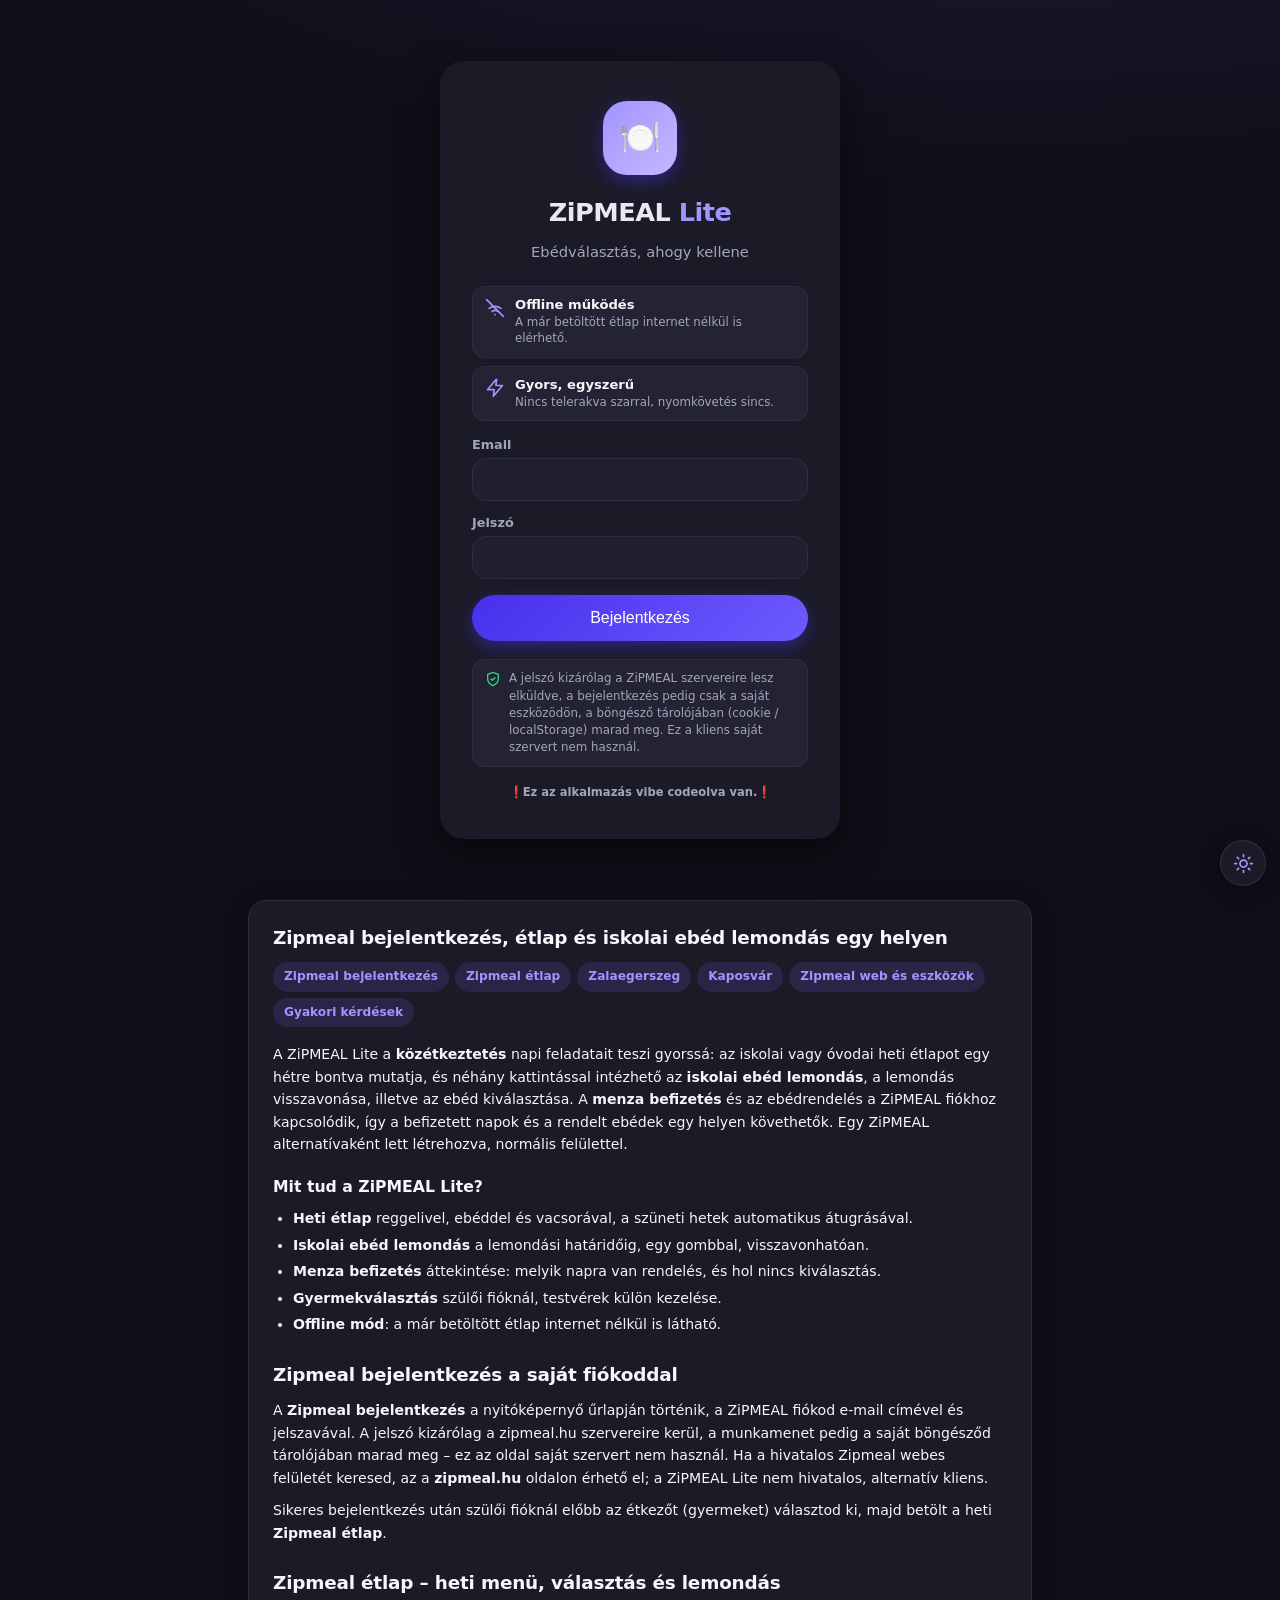
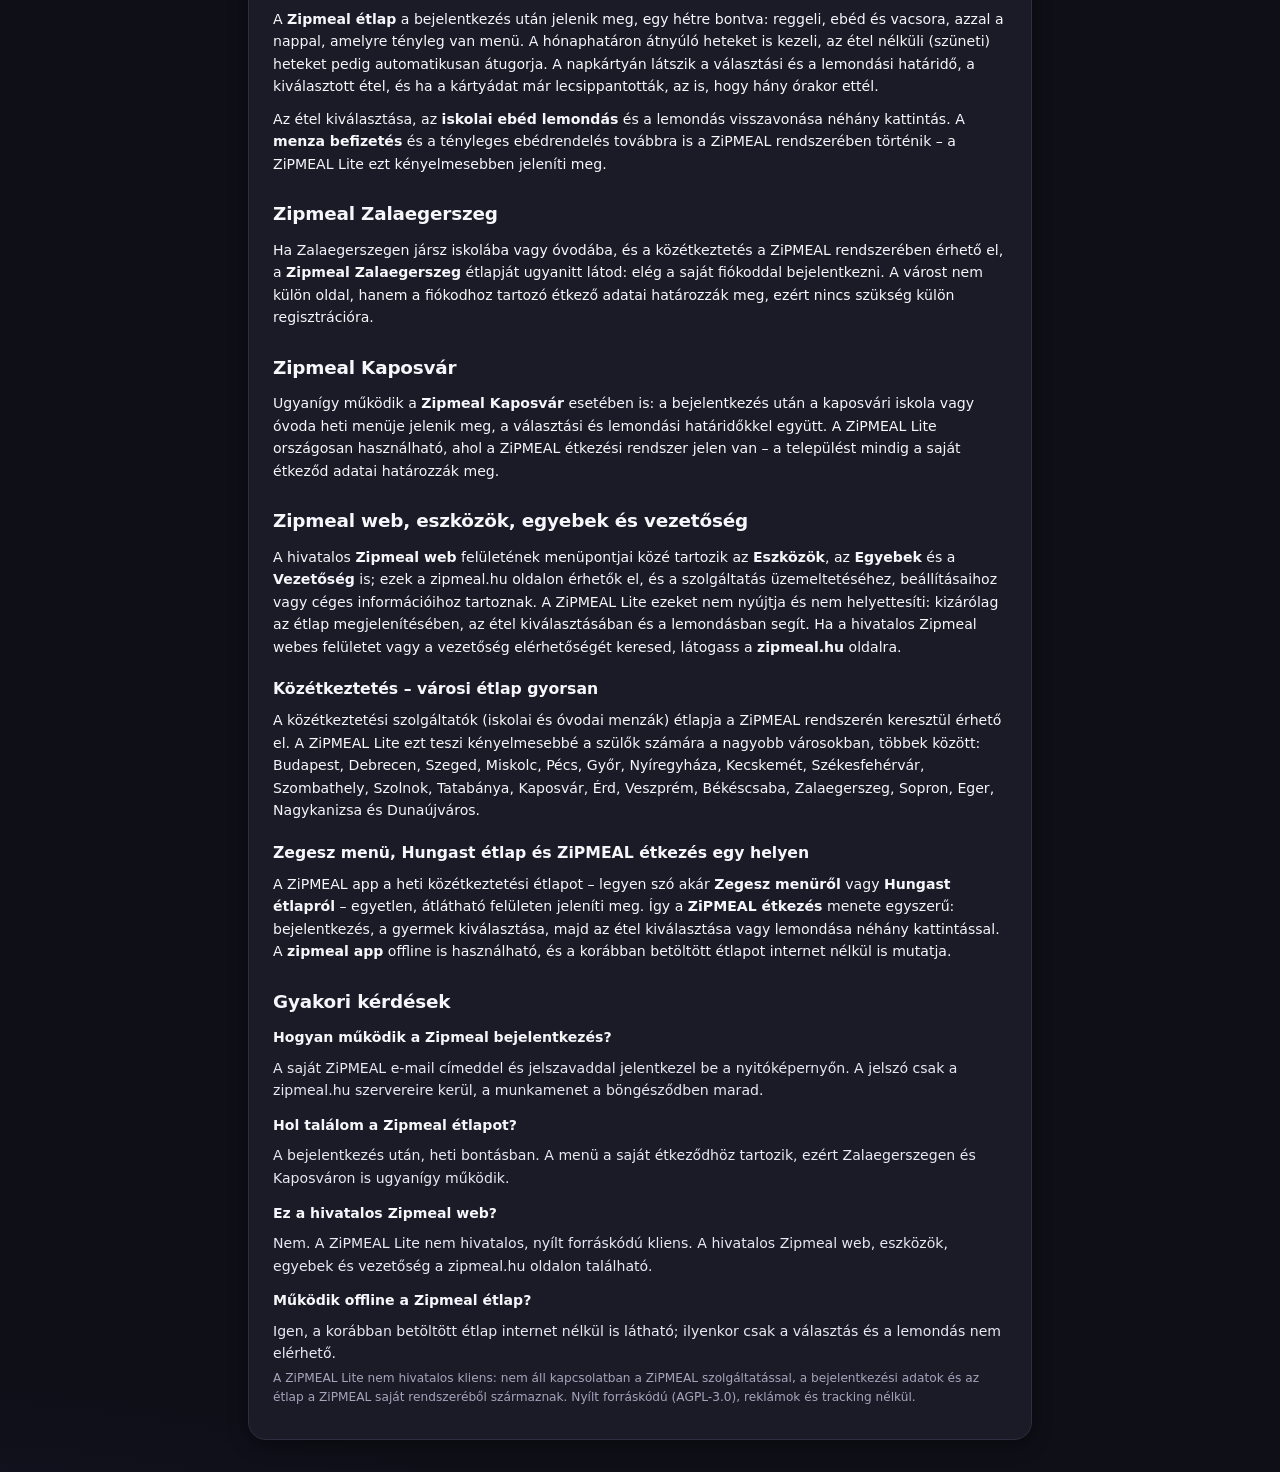
==== index.html @ 35b5c2e0 "SEO: Zipmeal bejelentkezés, étlap, Zalaegerszeg és Kaposvár kulcsszavak + GYIK" ====
<!DOCTYPE html>
<html lang="hu" data-theme="dark">
<head>
<meta charset="UTF-8">
<meta name="viewport" content="width=device-width, initial-scale=1, viewport-fit=cover">
<meta name="theme-color" content="#0f0f18">
<script>
  /* Téma a CSS betöltése előtt: a sötét az alapértelmezett, a mentett
     világos beállítást még a stíluslap előtt alkalmazzuk (nincs villanás). */
  (function () {
    var light = false;
    try { light = localStorage.getItem('zm_theme') === 'light'; } catch (_) {}
    if (light) {
      document.documentElement.setAttribute('data-theme', 'light');
      var meta = document.querySelector('meta[name="theme-color"]');
      if (meta) meta.setAttribute('content', '#f2f3fa');
    }
  })();
</script>
<meta name="description" content="Nem hivatalos ZiPMEAL kliens: Zipmeal bejelentkezés, heti Zipmeal étlap, iskolai ebéd lemondás és menza befizetés. Gyors, offline is működő PWA Zalaegerszegen, Kaposváron és országosan.">
<meta name="keywords" content="zipmeal, zipmeal bejelentkezés, zipmeal étlap, zipmeal hu, zipmeal zalaegerszeg, zipmeal kaposvár, zipmeal web, zipmeal eszközök, zipmeal egyebek, zipmeal vezetőség, ZiPMEAL, ZiPMEAL lite, ziplite, zipmeal app, zipmeal étkezés, Zegesz menü, zegesz menu, Hungast étlap, hungast etlap, ebédválasztó, ebéd rendelés, menü, iskolai ebéd, iskolai ebéd lemondás, iskolai ebéd rendelés, menza befizetés, menza rendelés, iskolai menza, közétkeztetés, közétkeztetés étlap, óvodai étkezés, iskolai étkezés, étlap, ebéd lemondás, ebédbefizetés, ebéd választás, Budapest, Debrecen, Szeged, Miskolc, Pécs, Győr, Nyíregyháza, Kecskemét, Székesfehérvár, Szombathely, Szolnok, Tatabánya, Kaposvár, Érd, Veszprém, Békéscsaba, Zalaegerszeg, Sopron, Eger, Nagykanizsa, Dunaújváros, Hódmezővásárhely, Salgótarján, Cegléd, Baja, Esztergom">
<link rel="canonical" href="https://ziplite.kecske.win/">
<meta property="og:title" content="ZiPMEAL Lite – Zipmeal bejelentkezés, étlap és ebéd lemondás">
<meta property="og:description" content="Nem hivatalos, offline is használható ZiPMEAL kliens: Zipmeal bejelentkezés, heti étlap, iskolai ebéd lemondás és menza befizetés egy helyen.">
<meta property="og:url" content="https://ziplite.kecske.win/">
<meta property="og:type" content="website">
<meta property="og:site_name" content="ZiPMEAL Lite">
<meta property="og:locale" content="hu_HU">
<meta property="og:image" content="https://ziplite.kecske.win/icon.svg">
<meta name="twitter:card" content="summary">
<meta name="twitter:title" content="ZiPMEAL Lite – Zipmeal bejelentkezés és étlap">
<meta name="twitter:description" content="Nem hivatalos, offline is használható ZiPMEAL kliens: Zipmeal bejelentkezés, heti étlap, ebéd lemondás és menza befizetés egy helyen.">
<meta name="twitter:image" content="https://ziplite.kecske.win/icon.svg">
<script type="application/ld+json">
{
  "@context": "https://schema.org",
  "@type": "WebApplication",
  "name": "ZiPMEAL Lite",
  "url": "https://ziplite.kecske.win/",
  "applicationCategory": "UtilityApplication",
  "operatingSystem": "Any",
  "inLanguage": "hu",
  "description": "Nem hivatalos, gyors, offline is használható ZiPMEAL kliens: Zipmeal bejelentkezés, heti Zipmeal étlap, iskolai ebéd lemondás és menza befizetés egy helyen, reklámok és tracking nélkül.",
  "keywords": "Zipmeal bejelentkezés, Zipmeal étlap, Zipmeal web, Zipmeal eszközök, Zipmeal egyebek, Zipmeal Zalaegerszeg, Zipmeal Kaposvár, iskolai ebéd lemondás, menza befizetés, közétkeztetés, ebédválasztó, iskolai étkezés, zipmeal app, Zegesz menü, Hungast étlap",
  "offers": { "@type": "Offer", "price": "0", "priceCurrency": "HUF" }
}
</script>
<script type="application/ld+json">
{
  "@context": "https://schema.org",
  "@type": "FAQPage",
  "inLanguage": "hu",
  "mainEntity": [
    {
      "@type": "Question",
      "name": "Hogyan lehet iskolai ebédet lemondani a ZiPMEAL Lite-tal?",
      "acceptedAnswer": {
        "@type": "Answer",
        "text": "A bejelentkezés és a gyermek (étkező) kiválasztása után a heti étlapon a napkártyán a Lemondás gombra kattintva mondhatod le az ebédet. A lemondás a lemondási határidőig visszavonható."
      }
    },
    {
      "@type": "Question",
      "name": "Hol lehet menza befizetést és ebédrendelést kezelni?",
      "acceptedAnswer": {
        "@type": "Answer",
        "text": "A ZiPMEAL Lite a ZiPMEAL fiókodhoz kapcsolódva mutatja a heti étlapot, az ebédrendeléseket és a befizetéshez tartozó választásokat. A közétkeztetési szerződés és a tényleges befizetés továbbra is a ZiPMEAL rendszerében történik."
      }
    },
    {
      "@type": "Question",
      "name": "Működik offline az iskolai étlap?",
      "acceptedAnswer": {
        "@type": "Answer",
        "text": "Igen. A korábban betöltött étlap internet nélkül is megjelenik; ilyenkor csak a választás és a lemondás nem elérhető."
      }
    },
    {
      "@type": "Question",
      "name": "Hol látható a Zegesz menü vagy a Hungast étlap?",
      "acceptedAnswer": {
        "@type": "Answer",
        "text": "A ZiPMEAL app a közétkeztetési szolgáltatók heti étlapját – például a Zegesz menüt vagy a Hungast étlapot – a ZiPMEAL étkezési felületén keresztül, egy helyen jeleníti meg. A bejelentkezés után a heti étlapon napokra bontva látható a választható menü."
      }
    },
    {
      "@type": "Question",
      "name": "Hogyan működik a Zipmeal bejelentkezés a ZiPMEAL Lite-ban?",
      "acceptedAnswer": {
        "@type": "Answer",
        "text": "A Zipmeal bejelentkezés a saját ZiPMEAL e-mail címeddel és jelszavaddal történik a nyitóképernyő űrlapján. A jelszó kizárólag a zipmeal.hu szervereire kerül, a munkamenet pedig a böngésző tárolójában marad. Ez a kliens nem hivatalos, saját szervert nem használ."
      }
    },
    {
      "@type": "Question",
      "name": "Hol találom a Zipmeal étlapot?",
      "acceptedAnswer": {
        "@type": "Answer",
        "text": "A Zipmeal étlap a bejelentkezés után jelenik meg: a ZiPMEAL Lite a havi menüt hét napjaira bontva mutatja, reggelivel, ebéddel és vacsorával. A hónaphatáron átnyúló heteket is kezeli, a szüneti heteket pedig automatikusan átugorja."
      }
    },
    {
      "@type": "Question",
      "name": "Elérhető a ZiPMEAL Lite Zalaegerszegen és Kaposváron?",
      "acceptedAnswer": {
        "@type": "Answer",
        "text": "Igen. Mivel a ZiPMEAL Lite a ZiPMEAL fiókhoz kapcsolódik, ott használható, ahol az iskolai vagy óvodai közétkeztetés a ZiPMEAL rendszerében elérhető – így Zalaegerszegen és Kaposváron is. A település nevét a bejelentkezés után a saját étkeződ adatai határozzák meg."
      }
    },
    {
      "@type": "Question",
      "name": "Mi a Zipmeal web, eszközök, egyebek és vezetőség?",
      "acceptedAnswer": {
        "@type": "Answer",
        "text": "Ezek a hivatalos zipmeal.hu webes felületének menüpontjai és keresési találatai. A ZiPMEAL Lite nem hivatalos kliens: nem nyújt vezetőségi vagy céges információt, és nem helyettesíti a hivatalos Zipmeal weboldalt. Kizárólag az étlap megjelenítésében, az étel kiválasztásában és a lemondásban segít."
      }
    }
  ]
}
</script>
<meta name="mobile-web-app-capable" content="yes">
<meta name="apple-mobile-web-app-capable" content="yes">
<meta name="apple-mobile-web-app-title" content="ZiPMEAL Lite">
<title>ZiPMEAL Lite – Zipmeal bejelentkezés, étlap, ebéd lemondás</title>
<link rel="manifest" href="manifest.json">
<link rel="license" href="LICENSE">
<link rel="stylesheet" href="styles.css">
<!-- Az ikon helyi (relatív) fájl: a régi raw.githubusercontent.com-os hivatkozás
     text/plain MIME-t és hibás type="image/x-icon"-t adott, ezért a böngészők
     eldobták. Így offline is működik, és a service worker is cache-eli. -->
<link rel="icon" href="icon.svg" type="image/svg+xml">
<link rel="apple-touch-icon" href="icon.svg">
</head>
<body>
  <!-- LOGIN -->
  <div id="login-view" class="view login-view">
    <form id="login-form" class="login-card">
      <div class="login-logo">🍽️</div>
      <h1>ZiPMEAL <span>Lite</span></h1>
      <p class="subtitle">Ebédválasztás, ahogy kellene</p>
      <ul class="login-features">
        <li>
          <svg class="feature-icon" viewBox="0 0 24 24" aria-hidden="true">
            <path d="M5 12.55a11 11 0 0 1 14.08 0"/>
            <path d="M8.53 16.11a6 6 0 0 1 6.95 0"/>
            <path d="M12 20h.01"/>
            <path d="M2 2l20 20"/>
          </svg>
          <span>
            <b>Offline működés</b>
            <small>A már betöltött étlap internet nélkül is elérhető.</small>
          </span>
        </li>
        <li>
          <svg class="feature-icon" viewBox="0 0 24 24" aria-hidden="true">
            <path d="M13 2L3 14h8l-1 8 11-13h-8l1-7z"/>
          </svg>
          <span>
            <b>Gyors, egyszerű</b>
            <small>Nincs telerakva szarral, nyomkövetés sincs.</small>
          </span>
        </li>
      </ul>
      <div class="login-fields">
        <label>Email
          <input type="email" id="login-email" autocomplete="email" required>
        </label>
        <label>Jelszó
          <input type="password" id="login-password" autocomplete="current-password" required>
        </label>
      </div>
      <button type="submit" class="btn primary lg">Bejelentkezés</button>
      <p id="login-error" class="error" hidden></p>
      <p class="login-disclaimer">
        <svg class="disclaimer-icon" viewBox="0 0 24 24" aria-hidden="true">
          <path d="M12 22s8-4 8-10V5l-8-3-8 3v7c0 6 8 10 8 10z"/>
          <path d="M9 12l2 2 4-4"/>
        </svg>
        <span>A jelszó kizárólag a ZiPMEAL szervereire lesz elküldve, a bejelentkezés
        pedig csak a saját eszközödön, a böngésző tárolójában (cookie / localStorage)
        marad meg. Ez a kliens saját szervert nem használ.</span>
      </p>
      <p class="login-vibecoded">❗Ez az alkalmazás vibe codeolva van.❗</p>
    </form>
  </div>

  <!-- SEO / bevezető tartalom – csak kijelentkezve látszik, bejelentkezés után
       a #main-view váltja. A keresőmotoroknak és az új látogatóknak szól. -->
  <div id="seo-block" class="view seo-block">
    <article class="seo-content">
      <h2>Zipmeal bejelentkezés, étlap és iskolai ebéd lemondás egy helyen</h2>
      <nav class="seo-links" aria-label="Gyorslinkek">
        <a href="#zipmeal-bejelentkezes">Zipmeal bejelentkezés</a>
        <a href="#zipmeal-etlap">Zipmeal étlap</a>
        <a href="#zipmeal-zalaegerszeg">Zalaegerszeg</a>
        <a href="#zipmeal-kaposvar">Kaposvár</a>
        <a href="#zipmeal-web">Zipmeal web és eszközök</a>
        <a href="#zipmeal-gyik">Gyakori kérdések</a>
      </nav>
      <p>A ZiPMEAL Lite a <b>közétkeztetés</b> napi feladatait teszi gyorssá: az
      iskolai vagy óvodai heti étlapot egy hétre bontva mutatja, és néhány
      kattintással intézhető az <b>iskolai ebéd lemondás</b>, a lemondás
      visszavonása, illetve az ebéd kiválasztása. A <b>menza befizetés</b> és az
      ebédrendelés a ZiPMEAL fiókhoz kapcsolódik, így a befizetett napok és a
      rendelt ebédek egy helyen követhetők. Egy ZiPMEAL alternatívaként lett létrehozva, normális felülettel.</p>
      <h3>Mit tud a ZiPMEAL Lite?</h3>
      <ul class="seo-list">
        <li><b>Heti étlap</b> reggelivel, ebéddel és vacsorával, a szüneti hetek automatikus átugrásával.</li>
        <li><b>Iskolai ebéd lemondás</b> a lemondási határidőig, egy gombbal, visszavonhatóan.</li>
        <li><b>Menza befizetés</b> áttekintése: melyik napra van rendelés, és hol nincs kiválasztás.</li>
        <li><b>Gyermekválasztás</b> szülői fióknál, testvérek külön kezelése.</li>
        <li><b>Offline mód</b>: a már betöltött étlap internet nélkül is látható.</li>
      </ul>

      <h2 id="zipmeal-bejelentkezes">Zipmeal bejelentkezés a saját fiókoddal</h2>
      <p>A <b>Zipmeal bejelentkezés</b> a nyitóképernyő űrlapján történik, a ZiPMEAL
      fiókod e-mail címével és jelszavával. A jelszó kizárólag a zipmeal.hu szervereire
      kerül, a munkamenet pedig a saját böngésződ tárolójában marad meg – ez az oldal
      saját szervert nem használ. Ha a hivatalos Zipmeal webes felületét keresed, az a
      <b>zipmeal.hu</b> oldalon érhető el; a ZiPMEAL Lite nem hivatalos, alternatív kliens.</p>
      <p>Sikeres bejelentkezés után szülői fióknál előbb az étkezőt (gyermeket) választod
      ki, majd betölt a heti <b>Zipmeal étlap</b>.</p>

      <h2 id="zipmeal-etlap">Zipmeal étlap – heti menü, választás és lemondás</h2>
      <p>A <b>Zipmeal étlap</b> a bejelentkezés után jelenik meg, egy hétre bontva:
      reggeli, ebéd és vacsora, azzal a nappal, amelyre tényleg van menü. A hónaphatáron
      átnyúló heteket is kezeli, az étel nélküli (szüneti) heteket pedig automatikusan
      átugorja. A napkártyán látszik a választási és a lemondási határidő, a kiválasztott
      étel, és ha a kártyádat már lecsippantották, az is, hogy hány órakor ettél.</p>
      <p>Az étel kiválasztása, az <b>iskolai ebéd lemondás</b> és a lemondás visszavonása
      néhány kattintás. A <b>menza befizetés</b> és a tényleges ebédrendelés továbbra is a
      ZiPMEAL rendszerében történik – a ZiPMEAL Lite ezt kényelmesebben jeleníti meg.</p>

      <h2 id="zipmeal-zalaegerszeg">Zipmeal Zalaegerszeg</h2>
      <p>Ha Zalaegerszegen jársz iskolába vagy óvodába, és a közétkeztetés a ZiPMEAL
      rendszerében érhető el, a <b>Zipmeal Zalaegerszeg</b> étlapját ugyanitt látod: elég a
      saját fiókoddal bejelentkezni. A várost nem külön oldal, hanem a fiókodhoz tartozó
      étkező adatai határozzák meg, ezért nincs szükség külön regisztrációra.</p>

      <h2 id="zipmeal-kaposvar">Zipmeal Kaposvár</h2>
      <p>Ugyanígy működik a <b>Zipmeal Kaposvár</b> esetében is: a bejelentkezés után a
      kaposvári iskola vagy óvoda heti menüje jelenik meg, a választási és lemondási
      határidőkkel együtt. A ZiPMEAL Lite országosan használható, ahol a ZiPMEAL étkezési
      rendszer jelen van – a települést mindig a saját étkeződ adatai határozzák meg.</p>

      <h2 id="zipmeal-web">Zipmeal web, eszközök, egyebek és vezetőség</h2>
      <p>A hivatalos <b>Zipmeal web</b> felületének menüpontjai közé tartozik az
      <b>Eszközök</b>, az <b>Egyebek</b> és a <b>Vezetőség</b> is; ezek a zipmeal.hu oldalon
      érhetők el, és a szolgáltatás üzemeltetéséhez, beállításaihoz vagy céges
      információihoz tartoznak. A ZiPMEAL Lite ezeket nem nyújtja és nem helyettesíti:
      kizárólag az étlap megjelenítésében, az étel kiválasztásában és a lemondásban segít.
      Ha a hivatalos Zipmeal webes felületet vagy a vezetőség elérhetőségét keresed,
      látogass a <b>zipmeal.hu</b> oldalra.</p>

      <h3>Közétkeztetés – városi étlap gyorsan</h3>
      <p>A közétkeztetési szolgáltatók (iskolai és óvodai menzák) étlapja a ZiPMEAL
      rendszerén keresztül érhető el. A ZiPMEAL Lite ezt teszi kényelmesebbé a
      szülők számára a nagyobb városokban, többek között: Budapest, Debrecen,
      Szeged, Miskolc, Pécs, Győr, Nyíregyháza, Kecskemét, Székesfehérvár,
      Szombathely, Szolnok, Tatabánya, Kaposvár, Érd, Veszprém, Békéscsaba,
      Zalaegerszeg, Sopron, Eger, Nagykanizsa és Dunaújváros.</p>
      <h3>Zegesz menü, Hungast étlap és ZiPMEAL étkezés egy helyen</h3>
      <p>A ZiPMEAL app a heti közétkeztetési étlapot – legyen szó akár
      <b>Zegesz menüről</b> vagy <b>Hungast étlapról</b> – egyetlen, átlátható
      felületen jeleníti meg. Így a <b>ZiPMEAL étkezés</b> menete egyszerű:
      bejelentkezés, a gyermek kiválasztása, majd az étel kiválasztása vagy
      lemondása néhány kattintással. A <b>zipmeal app</b> offline is használható,
      és a korábban betöltött étlapot internet nélkül is mutatja.</p>

      <h2 id="zipmeal-gyik">Gyakori kérdések</h2>
      <dl class="seo-faq">
        <dt>Hogyan működik a Zipmeal bejelentkezés?</dt>
        <dd>A saját ZiPMEAL e-mail címeddel és jelszavaddal jelentkezel be a
        nyitóképernyőn. A jelszó csak a zipmeal.hu szervereire kerül, a munkamenet
        a böngésződben marad.</dd>
        <dt>Hol találom a Zipmeal étlapot?</dt>
        <dd>A bejelentkezés után, heti bontásban. A menü a saját étkeződhöz tartozik,
        ezért Zalaegerszegen és Kaposváron is ugyanígy működik.</dd>
        <dt>Ez a hivatalos Zipmeal web?</dt>
        <dd>Nem. A ZiPMEAL Lite nem hivatalos, nyílt forráskódú kliens. A hivatalos
        Zipmeal web, eszközök, egyebek és vezetőség a zipmeal.hu oldalon található.</dd>
        <dt>Működik offline a Zipmeal étlap?</dt>
        <dd>Igen, a korábban betöltött étlap internet nélkül is látható; ilyenkor csak
        a választás és a lemondás nem elérhető.</dd>
      </dl>

      <p class="seo-note">A ZiPMEAL Lite nem hivatalos kliens: nem áll kapcsolatban a
      ZiPMEAL szolgáltatással, a bejelentkezési adatok és az étlap a ZiPMEAL saját
      rendszeréből származnak. Nyílt forráskódú (AGPL-3.0), reklámok és tracking
      nélkül.</p>
    </article>
  </div>

  <!-- DINER / CHILD SELECTOR (parent accounts) -->
  <div id="diner-view" class="view diner-view" hidden>
    <div class="diner-card">
      <div class="diner-logo">👨‍👩‍👧</div>
      <h1>Étkező kiválasztása</h1>
      <p class="subtitle">Melyik gyermeked ebédjét szeretnéd kezelni?</p>
      <div id="diner-list" class="diner-list"></div>
      <p id="diner-error" class="error" hidden></p>
      <button id="diner-logout" class="btn ghost small">
        <svg class="btn-icon" viewBox="0 0 24 24" aria-hidden="true">
          <path d="M9 21H5a2 2 0 0 1-2-2V5a2 2 0 0 1 2-2h4"/>
          <path d="M16 17l5-5-5-5"/>
          <path d="M21 12H9"/>
        </svg>Kilépés
      </button>
    </div>
  </div>

  <!-- MAIN -->
  <div id="main-view" hidden>
    <header class="topbar">
      <div class="view topbar-inner">
        <span id="user-avatar" class="avatar">?</span>
        <div class="user-info">
          <span id="user-name" class="user-name"></span>
        </div>
        <button id="today-btn" class="btn ghost small" title="Ugrás a mai napra">
          <svg class="btn-icon" viewBox="0 0 24 24" aria-hidden="true">
            <rect x="3" y="4" width="18" height="18" rx="2"/>
            <path d="M16 2v4M8 2v4M3 10h18"/>
            <circle cx="12" cy="16" r="2"/>
          </svg>Mai nap
        </button>
        <button id="switch-diner-btn" class="btn ghost small" title="Étkező váltása" hidden>
          <svg class="btn-icon" viewBox="0 0 24 24" aria-hidden="true">
            <path d="M16 21v-2a4 4 0 0 0-4-4H6a4 4 0 0 0-4 4v2"/>
            <circle cx="9" cy="7" r="4"/>
            <path d="M22 21v-2a4 4 0 0 0-3-3.87"/>
            <path d="M16 3.13a4 4 0 0 1 0 7.75"/>
          </svg>Gyermek
        </button>
        <button id="logout-btn" class="btn ghost small" title="Kilépés">
          <svg class="btn-icon" viewBox="0 0 24 24" aria-hidden="true">
            <path d="M9 21H5a2 2 0 0 1-2-2V5a2 2 0 0 1 2-2h4"/>
            <path d="M16 17l5-5-5-5"/>
            <path d="M21 12H9"/>
          </svg>Kilépés
        </button>
      </div>
    </header>

    <p id="offline-banner" class="offline-banner" hidden></p>

    <div class="view">
      <div class="week-nav">
        <button id="prev-week" class="btn nav" aria-label="Előző hét">‹</button>
        <span id="week-label" class="week-nav-label" aria-live="polite">
          <b id="week-number"></b>
          <small id="week-dates"></small>
        </span>
        <button id="next-week" class="btn nav" aria-label="Következő hét">›</button>
      </div>

      <main id="days" class="days"></main>
      <p id="status" class="toast" hidden></p>
      <footer class="foot">
        <span>ZiPMEAL Lite - nem hivatalos kliens · AGPL-3.0 ·
        <a href="https://github.com/KecskeTech/zipmeal-lite" target="_blank" rel="noopener">forráskód</a></span>
        <span class="foot-seo">Iskolai ebéd lemondás · menza befizetés · közétkeztetés havi és heti étlap</span>
      </footer>
    </div>
  </div>

  <button id="theme-toggle" class="theme-toggle" type="button" aria-label="Világos mód" title="Világos mód" aria-pressed="true">
    <svg class="icon-sun" viewBox="0 0 24 24" aria-hidden="true">
      <circle cx="12" cy="12" r="4"/>
      <path d="M12 2v2M12 20v2M4.93 4.93l1.42 1.42M17.66 17.66l1.41 1.41M2 12h2M20 12h2M4.93 19.07l1.42-1.41M17.66 6.34l1.41-1.41"/>
    </svg>
    <svg class="icon-moon" viewBox="0 0 24 24" aria-hidden="true">
      <path d="M21 12.79A9 9 0 1 1 11.21 3 7 7 0 0 0 21 12.79z"/>
    </svg>
  </button>

  <script src="app.js"></script>
</body>
</html>
---- styles.css ----
/* Sötét téma az alapértelmezett (a <html data-theme="dark"> miatt); a világos
   témát a data-theme="light" kapcsolja be. A témát az app.js menti és váltja. */
:root {
  color-scheme: dark;
  --primary: #a294ff;
  --primary-2: #c3b8ff;
  --primary-soft: #2a2547;
  --primary-line: rgba(162, 148, 255, .22);
  --primary-line-strong: rgba(162, 148, 255, .42);
  --btn-a: #4630eb;
  --btn-b: #6d5bff;
  --on-accent: #17161f;
  --on-ok: #0b1a12;
  --ok: #34d089;
  --danger: #ff6b70;
  --muted: #a3a5bb;
  --text: #e9e9f4;
  --text-strong: #f6f6fb;
  --bg: #0f0f18;
  --card: #1b1b27;
  --surface-2: #20202e;
  --surface-3: #232333;
  --line: #2e2e42;
  --topbar-bg: rgba(15, 15, 24, .82);
  --nav-surface: #1b1b27;
  --grad-end: #26263c;
  --badge-neutral-bg: #2a2a3c;
  --deadline-text: #cfd0e4;
  --deadline-bg: #262636;
  --deadline-expired-bg: #212130;
  --breakfast-title: #e6b45a;
  --dinner-title: #b3a5ff;
  --breakfast-tag: #f3c873;
  --breakfast-tag-bg: #3a2d12;
  --dinner-tag: #c9bcff;
  --dinner-tag-bg: #2e2849;
  --warn-bg: #3a2e10;
  --warn-text: #f2c96b;
  --warn-line: #5c4a1c;
  --toast-bg: #34344c;
  --toast-text: #f4f4fb;
  --glow-a: rgba(124, 102, 255, .16);
  --glow-b: rgba(124, 102, 255, .10);
  --day-head-a: rgba(162, 148, 255, .10);
  --day-head-b: rgba(195, 184, 255, .07);
  --week-tint: rgba(162, 148, 255, .07);
  --radius: 18px;
  --shadow: 0 4px 20px rgba(0, 0, 0, .45);
  --shadow-lg: 0 14px 40px rgba(0, 0, 0, .55);
  --card-border: rgba(162, 148, 255, .16);
  --card-shadow: 0 8px 24px rgba(0, 0, 0, .5), 0 2px 4px rgba(0, 0, 0, .32);
  --btn-shadow: 0 2px 10px rgba(0, 0, 0, .42);
  --primary-shadow: 0 6px 18px rgba(70, 48, 235, .45);
}

:root[data-theme="light"] {
  color-scheme: light;
  --primary: #4630eb;
  --primary-2: #6d5bff;
  --primary-soft: #ece9fd;
  --primary-line: rgba(70, 48, 235, .14);
  --primary-line-strong: rgba(70, 48, 235, .30);
  --on-accent: #ffffff;
  --on-ok: #ffffff;
  --ok: #12a05e;
  --danger: #d9363e;
  --muted: #6d7085;
  --text: #1d1e2c;
  --text-strong: #2a2b40;
  --bg: #f2f3fa;
  --card: #ffffff;
  --surface-2: #fafaff;
  --surface-3: #f8f8fe;
  --line: #e6e6f2;
  --topbar-bg: rgba(255, 255, 255, .8);
  --nav-surface: #ffffff;
  --grad-end: #ffffff;
  --badge-neutral-bg: #eceef5;
  --deadline-text: #3d3f56;
  --deadline-bg: #f1f2f9;
  --deadline-expired-bg: #f6f6f9;
  --breakfast-title: #b07a12;
  --dinner-title: #6b4bb8;
  --breakfast-tag: #a86a00;
  --breakfast-tag-bg: #fdf0d5;
  --dinner-tag: #5b3fb3;
  --dinner-tag-bg: #eee8ff;
  --warn-bg: #fff4d6;
  --warn-text: #7a4b00;
  --warn-line: #f0d48a;
  --toast-bg: #26273d;
  --toast-text: #ffffff;
  --glow-a: rgba(70, 48, 235, .10);
  --glow-b: rgba(70, 48, 235, .07);
  --day-head-a: rgba(70, 48, 235, .06);
  --day-head-b: rgba(109, 91, 255, .10);
  --week-tint: rgba(70, 48, 235, .05);
  --shadow: 0 4px 20px rgba(46, 34, 140, .09);
  --shadow-lg: 0 14px 40px rgba(46, 34, 140, .16);
  --card-border: rgba(70, 48, 235, .16);
  --card-shadow: 0 8px 24px rgba(34, 26, 99, .13), 0 2px 4px rgba(34, 26, 99, .06);
  --btn-shadow: 0 2px 10px rgba(46, 34, 140, .13);
  --primary-shadow: 0 6px 18px rgba(70, 48, 235, .35);
}

* { box-sizing: border-box; }

/* A [hidden] attribútumot minden szerzői display-szabály fölé kell helyezni,
   különben pl. a .login-view { display: flex } felülírja, és a login képernyő
   sikeres bejelentkezés után is látható marad. */
[hidden] { display: none !important; }

/* ---------- téma váltó (minden nézetben elérhető) ---------- */
.theme-toggle {
  position: fixed;
  right: calc(14px + env(safe-area-inset-right, 0px));
  bottom: calc(14px + env(safe-area-inset-bottom, 0px));
  z-index: 30;
  width: 46px; height: 46px;
  display: grid; place-items: center;
  border-radius: 50%;
  border: 1px solid var(--card-border);
  background: var(--card);
  color: var(--primary);
  box-shadow: var(--shadow);
  cursor: pointer;
  transition: background .15s, color .15s, transform .06s, box-shadow .15s;
}
.theme-toggle:hover { background: var(--primary-soft); }
.theme-toggle:active { transform: scale(.94); }
.theme-toggle svg {
  width: 21px; height: 21px;
  fill: none; stroke: currentColor; stroke-width: 2;
  stroke-linecap: round; stroke-linejoin: round;
}
.theme-toggle .icon-sun { display: none; }
:root[data-theme="dark"] .theme-toggle .icon-sun { display: block; }
:root[data-theme="dark"] .theme-toggle .icon-moon { display: none; }
@media (max-width: 640px) {
  .theme-toggle {
    right: calc(10px + env(safe-area-inset-right, 0px));
    bottom: calc(10px + env(safe-area-inset-bottom, 0px));
    width: 42px; height: 42px;
  }
}

body {
  margin: 0;
  font-family: system-ui, -apple-system, "Segoe UI", Roboto, sans-serif;
  background: var(--bg);
  background-image: radial-gradient(1200px 500px at 80% -10%, var(--glow-a), transparent),
                    radial-gradient(900px 400px at -10% 110%, var(--glow-b), transparent);
  color: var(--text);
  -webkit-tap-highlight-color: transparent;
}

.view { max-width: 1280px; margin: 0 auto; padding: 18px; }
@media (max-width: 640px) { .view { padding: 12px; } }

/* ---------- buttons ---------- */
.btn {
  border: none;
  border-radius: 999px;
  padding: 11px 20px;
  font: 600 .95rem/1 inherit;
  cursor: pointer;
  transition: filter .15s, transform .06s, box-shadow .15s, background .15s;
}
.btn:active { transform: scale(.97); }
.btn:disabled { opacity: .45; cursor: wait; }
.btn.primary { background: linear-gradient(135deg, var(--btn-a), var(--btn-b)); color: #fff; box-shadow: var(--primary-shadow); }
.btn.primary:hover:not(:disabled) { filter: brightness(1.08); }
.btn.lg { padding: 14px 24px; font-size: 1rem; }
.btn.ghost { background: transparent; color: var(--primary); }
.btn.ghost:hover { background: var(--primary-soft); }
.btn.danger { background: transparent; color: var(--danger); }
.btn.danger:hover { background: rgba(217,54,62,.08); }
.btn.small { padding: 7px 14px; font-size: .8rem; }
.btn-icon {
  width: 15px; height: 15px; display: inline-block;
  vertical-align: -3px; margin-right: 6px;
  fill: none; stroke: currentColor; stroke-width: 2;
  stroke-linecap: round; stroke-linejoin: round;
}
.btn.nav {
  width: 58px; height: 58px; padding: 0;
  font-size: 1.9rem; line-height: 1; color: var(--primary);
  background: var(--card); box-shadow: var(--shadow);
  display: grid; place-items: center;
}
@media (max-width: 480px) {
  .btn.nav { width: 52px; height: 52px; font-size: 1.7rem; }
}
.btn.nav:hover { background: var(--primary-soft); }

/* ---------- login ---------- */
.login-view { min-height: 100vh; display: flex; align-items: center; justify-content: center; }

.login-card {
  width: min(400px, 100%);
  background: var(--card);
  border-radius: 24px;
  padding: 40px 32px;
  box-shadow: var(--shadow-lg);
  display: flex; flex-direction: column; gap: 16px;
  text-align: center;
}
.login-logo {
  width: 74px; height: 74px; margin: 0 auto;
  display: grid; place-items: center;
  font-size: 2.1rem;
  background: linear-gradient(135deg, var(--primary), var(--primary-2));
  border-radius: 24px;
  box-shadow: var(--primary-shadow);
}
.login-card h1 { margin: 6px 0 0; font-size: 1.6rem; letter-spacing: -.02em; }
.login-card h1 span { color: var(--primary); }
.subtitle { margin: 0 0 10px; color: var(--muted); font-size: .92rem; }

/* Fő funkciók a login képernyőn. */
.login-features {
  list-style: none; margin: 0; padding: 0;
  display: grid; gap: 8px; text-align: left;
}
.login-features li {
  display: flex; align-items: flex-start; gap: 10px;
  padding: 10px 12px;
  background: var(--surface-3);
  border: 1px solid var(--line);
  border-radius: 12px;
}
.feature-icon {
  width: 20px; height: 20px; flex: none; margin-top: 1px;
  fill: none; stroke: var(--primary); stroke-width: 2;
  stroke-linecap: round; stroke-linejoin: round;
}
.login-features b { display: block; font-size: .82rem; color: var(--text-strong); }
.login-features small {
  display: block; margin-top: 2px;
  color: var(--muted); font-size: .74rem; line-height: 1.4; font-weight: 500;
}

.login-fields { display: flex; flex-direction: column; gap: 14px; text-align: left; }
label { display: flex; flex-direction: column; gap: 6px; font-size: .8rem; font-weight: 600; color: var(--muted); }
input {
  padding: 13px 16px;
  border: 1.5px solid var(--line);
  border-radius: 14px;
  font: inherit;
  background: var(--surface-2);
  color: var(--text);
  transition: border-color .15s, box-shadow .15s;
}
input:focus { outline: none; border-color: var(--primary); box-shadow: 0 0 0 4px var(--primary-soft); }

.error { color: var(--danger); font-size: .85rem; margin: 0; }

/* Adatkezelési figyelmeztetés a bejelentkezés alatt. */
.login-disclaimer {
  display: flex; align-items: flex-start; gap: 8px;
  margin: 2px 0 0;
  padding: 10px 12px;
  text-align: left;
  font-size: .74rem; line-height: 1.45; font-weight: 500;
  color: var(--muted);
  background: var(--surface-3);
  border: 1px solid var(--line);
  border-radius: 12px;
}
.disclaimer-icon {
  width: 16px; height: 16px; flex: none; margin-top: 1px;
  fill: none; stroke: var(--ok); stroke-width: 2;
  stroke-linecap: round; stroke-linejoin: round;
}
.login-vibecoded {
  margin: 0; padding-top: 2px;
  color: var(--muted); font-size: .72rem; font-weight: 600;
}

/* ---------- diner (child) selector ---------- */
.diner-view { min-height: 100vh; display: flex; align-items: center; justify-content: center; }
.diner-card {
  width: min(460px, 100%);
  background: var(--card);
  border-radius: 24px;
  padding: 36px 30px 28px;
  box-shadow: var(--shadow-lg);
  display: flex; flex-direction: column; gap: 14px;
  text-align: center;
}
.diner-logo {
  width: 70px; height: 70px; margin: 0 auto;
  display: grid; place-items: center;
  font-size: 2rem;
  background: linear-gradient(135deg, var(--primary), var(--primary-2));
  border-radius: 24px;
  box-shadow: var(--primary-shadow);
}
.diner-card h1 { margin: 4px 0 0; font-size: 1.45rem; letter-spacing: -.02em; }
.diner-card .subtitle { margin: 0 0 6px; }
.diner-list { display: flex; flex-direction: column; gap: 10px; text-align: left; }
.diner-option {
  display: flex; align-items: center; gap: 12px;
  width: 100%;
  padding: 12px 14px;
  border: 2px solid var(--line);
  border-radius: 16px;
  background: var(--surface-2);
  font: inherit; color: inherit; text-align: left;
  cursor: pointer;
  transition: border-color .15s, background .15s, transform .06s, box-shadow .15s;
}
.diner-option:hover:not(:disabled) {
  border-color: var(--primary-2);
  background: linear-gradient(160deg, var(--primary-soft), var(--grad-end) 75%);
  box-shadow: 0 4px 16px var(--primary-line);
  transform: translateY(-1px);
}
.diner-option:active:not(:disabled) { transform: scale(.99); }
.diner-option:disabled { opacity: .55; cursor: wait; }
.diner-option.active {
  border-color: var(--primary);
  background: linear-gradient(160deg, var(--primary-soft), var(--grad-end) 75%);
  box-shadow: 0 4px 16px var(--primary-line);
}
.diner-avatar {
  width: 44px; height: 44px; flex: none;
  display: grid; place-items: center;
  border-radius: 50%;
  background: linear-gradient(135deg, var(--btn-a), var(--btn-b));
  color: #fff; font-weight: 700; font-size: .9rem;
}
.diner-meta { display: flex; flex-direction: column; gap: 2px; min-width: 0; flex: 1; }
.diner-name { font-weight: 700; font-size: .95rem; white-space: nowrap; overflow: hidden; text-overflow: ellipsis; }
.diner-sub { color: var(--muted); font-size: .78rem; white-space: nowrap; overflow: hidden; text-overflow: ellipsis; }
.diner-arrow { color: var(--primary); font-size: 1.15rem; font-weight: 800; flex: none; }

/* ---------- topbar ---------- */
.topbar {
  position: sticky; top: 0; z-index: 10;
  background: var(--topbar-bg);
  backdrop-filter: blur(12px);
  border-bottom: 1px solid var(--line);
}
.topbar-inner {
  display: flex; align-items: center; gap: 12px;
  padding-top: 10px; padding-bottom: 10px;
}
/* Az oldal tetején lévő gombok kapjanak saját háttérkártyát, hogy
   egyértelműen gombnak látszódjanak a világos topbaron. */
.topbar .btn {
  background: var(--card);
  border: 1px solid var(--line);
  color: var(--primary);
  box-shadow: var(--btn-shadow);
}
.topbar .btn:hover:not(:disabled) {
  background: var(--primary-soft);
  border-color: var(--primary-line-strong);
  box-shadow: var(--shadow);
}
/* Keskeny kijelzőn (a „Mai nap”, „Gyermek” és „Kilépés” gombokkal együtt)
   férjen el a fejléc egy sorban. */
@media (max-width: 640px) {
  /* A backdrop-filter minden görgetésnél/húzásnál újramintázza az alatta
     lévő tartalmat; mobilon ez mérhetően rontja az FPS-t, ezért itt kikapcsoljuk. */
  .topbar {
    background: var(--nav-surface);
    -webkit-backdrop-filter: none;
    backdrop-filter: none;
  }
  .topbar-inner { gap: 8px; padding-top: 8px; padding-bottom: 8px; }
  .topbar .btn.small { padding: 7px 10px; }
  .topbar .btn-icon { margin-right: 4px; }
  .topbar .avatar { width: 38px; height: 38px; font-size: .85rem; }
}

/* ---------- offline sáv ---------- */
.offline-banner {
  position: sticky; top: 63px; z-index: 9;
  margin: 0; padding: 9px 16px;
  text-align: center;
  background: var(--warn-bg); color: var(--warn-text);
  border-bottom: 1px solid var(--warn-line);
  font-size: .8rem; font-weight: 600;
}
@media (max-width: 640px) {
  /* A keskeny topbar magasságához igazítva, hogy ne maradjon rés felette. */
  .offline-banner { top: 55px; }
}
.avatar {
  width: 42px; height: 42px; flex: none;
  display: grid; place-items: center;
  border-radius: 50%;
  background: linear-gradient(135deg, var(--btn-a), var(--btn-b));
  color: #fff; font-weight: 700; font-size: .95rem;
}
.user-info { flex: 1; display: flex; flex-direction: column; line-height: 1.25; min-width: 0; }
.user-name { font-weight: 700; white-space: nowrap; overflow: hidden; text-overflow: ellipsis; }

/* ---------- week nav ---------- */
.week-nav {
  display: flex; align-items: center; justify-content: center; gap: 14px;
  margin: 18px 0 16px;
}
.week-nav-label {
  display: flex; flex-direction: column; align-items: center;
  min-width: 0; text-align: center; line-height: 1.2;
  flex: 1 1 auto;
}
.week-nav-label b {
  font-weight: 800; font-size: 1.12rem; letter-spacing: -.01em;
}
.week-nav-label small {
  color: var(--muted); font-size: .82rem; font-weight: 600;
  text-transform: capitalize;
}

/* ---------- toast ---------- */
.toast {
  position: fixed; left: 50%; bottom: 24px; transform: translateX(-50%);
  background: var(--toast-bg); color: var(--toast-text);
  padding: 12px 22px; border-radius: 999px;
  font-size: .88rem; box-shadow: var(--shadow-lg);
  max-width: 92vw; margin: 0;
  z-index: 20;
  animation: pop .2s ease-out;
}
@keyframes pop { from { opacity: 0; transform: translate(-50%, 8px); } }

/* ---------- weekly layout ---------- */
/* A vízszintes húzást a JS kezeli (touch-action: pan-y), így a függőleges
   görgetés zavartalan marad, és a húzás közben sem lehet oldalra pánolni. */
.days {
  padding-bottom: 10px;
  touch-action: pan-y;
}
/* Csak a húzás idejére promótáljuk saját compositing layerre: így a
   translate3d nem kényszerít újrarajzolást minden touchmove-ra. */
.days.days-dragging { will-change: transform; }
.days.days-snap { transition: transform .18s ease-out; }
@keyframes week-in-next {
  from { opacity: .35; transform: translate3d(7%, 0, 0); }
  to { opacity: 1; transform: none; }
}
@keyframes week-in-prev {
  from { opacity: .35; transform: translate3d(-7%, 0, 0); }
  to { opacity: 1; transform: none; }
}
.days.week-in-next { animation: week-in-next .26s ease-out; }
.days.week-in-prev { animation: week-in-prev .26s ease-out; }
/* Az új hét becsúszása is compositing layeren fusson, ne rajzolja újra
   frame-enként a teljes kártyalistát. */
.days.week-in-next, .days.week-in-prev { will-change: transform, opacity; }
@media (prefers-reduced-motion: reduce) {
  .days.days-snap { transition: none; }
  .days.week-in-next, .days.week-in-prev { animation: none; }
}

/* A hét-doboznak szándékosan nincs saját (majdnem fehér) háttere: csak
   halvány körvonalat kap, így a fehér napkártyák jól elválnak tőle. */
.week-group {
  margin: 0 0 26px;
  padding: 14px 14px 18px;
  background: transparent;
  border: 1px solid var(--primary-line);
  border-radius: calc(var(--radius) + 4px);
}
.week-group:last-child { margin-bottom: 6px; }
.week-group.week-current {
  background: linear-gradient(180deg, var(--week-tint), transparent 140px);
  border-color: var(--primary-line-strong);
}
.week-days {
  display: grid;
  grid-template-columns: repeat(auto-fill, minmax(min(360px, 100%), 1fr));
  gap: 16px;
  align-items: start;
}
@media (max-width: 420px) { .week-days { grid-template-columns: 1fr; } }

/* Mobilon a két nyíl a képernyő szélén lebeg, függőlegesen középen, hogy
   egy kézzel is elérhető legyen, és ne foglaljon helyet a tartalomból.
   A hét címkéje középen marad, mert a fix elemek kikerülnek a flex sorból. */
@media (max-width: 640px) {
  .week-nav { margin: 4px 0 8px; }
  .week-nav .btn.nav {
    position: fixed;
    /* A dinamikus böngésző-eszköztár miatt a sima `50%` minden
       megjelenítéskor elmozdítaná a nyilakat. Az `svh` a legkisebb
       (eszköztárral számolt) viewport, ezért fix pixelértéket ad. */
    top: calc(50vh - 22px);
    top: calc(50svh - 22px);
    transform: none;
    z-index: 15;
    width: 44px; height: 44px;
    font-size: 1.55rem;
    background: var(--nav-surface);
    border: 1px solid var(--primary-line-strong);
    box-shadow: var(--shadow);
    -webkit-backdrop-filter: none;
    backdrop-filter: none;
  }
  .week-nav .btn.nav:active { transform: scale(.94); }
  #prev-week { left: calc(6px + env(safe-area-inset-left, 0px)); }
  #next-week { right: calc(6px + env(safe-area-inset-right, 0px)); }
  .week-nav-label { line-height: 1.05; }
  .week-nav-label b { font-size: 1.05rem; }
  .week-nav-label small { font-size: .78rem; }
  .week-group {
    margin: 0 0 14px;
    padding: 10px 10px 12px;
    border-radius: calc(var(--radius) + 2px);
  }
}

/* A napok kártyái fehér alapon, határozottabb körvonallal és vastagabb
   árnyékkal válnak el a világos oldalháttértől. */
.day-card {
  background: var(--card);
  border: 1px solid var(--card-border);
  border-radius: var(--radius);
  box-shadow: var(--card-shadow);
  overflow: hidden;
  transition: transform .15s, box-shadow .15s, border-color .15s;
  scroll-margin-top: 88px;
}
.day-card:hover {
  transform: translateY(-2px);
  border-color: var(--primary-line-strong);
  box-shadow: var(--shadow-lg);
}
.day-card.day-today { outline: 2px solid var(--primary); border-color: transparent; }
/* Kiválasztás nélküli nap: halvány pirosas kártya + piros X a badge-ben */
.day-card.day-unselected {
  background: linear-gradient(180deg, rgba(217,54,62,.075), var(--card) 46%);
  border-color: rgba(217, 54, 62, .28);
  box-shadow: 0 8px 24px rgba(217, 54, 62, .16), 0 2px 4px rgba(34, 26, 99, .06);
}
.day-card.day-unselected .day-head {
  background: linear-gradient(135deg, rgba(217,54,62,.11), rgba(217,54,62,.04));
  border-bottom-color: rgba(217,54,62,.18);
}
.day-badge { display: inline-flex; align-items: center; gap: 5px; }
.day-badge.none::before {
  content: '\2715';
  color: var(--danger);
  font-weight: 900;
  line-height: 1;
  font-size: .85em;
}
.day-badge .badge-check { color: var(--ok); font-weight: 900; line-height: 1; }


.day-head {
  display: flex; align-items: center; gap: 12px;
  padding: 12px 16px;
  background: linear-gradient(135deg, var(--day-head-a), var(--day-head-b));
  border-bottom: 1px solid var(--line);
}
.day-num {
  width: 46px; flex: none; text-align: center;
  display: flex; flex-direction: column; line-height: 1.05;
}
.day-num b { font-size: 1.35rem; font-weight: 800; color: var(--primary); }
.day-num small { font-size: .68rem; color: var(--muted); text-transform: uppercase; letter-spacing: .06em; }
.day-title { flex: 1; font-weight: 700; font-size: .95rem; }
.day-badge { font-size: .72rem; font-weight: 700; border-radius: 999px; padding: 4px 11px; white-space: nowrap; }
.day-badge.ok { color: var(--ok); background: rgba(18,160,94,.12); }
.day-badge.none { color: var(--muted); background: var(--badge-neutral-bg); }
.day-badge.cancelled { color: var(--danger); background: rgba(217,54,62,.12); }

.today-tag {
  display: inline-block; margin-left: 4px;
  font-size: .64rem; font-weight: 800; letter-spacing: .04em;
  text-transform: uppercase;
  color: var(--on-accent); background: var(--primary);
  border-radius: 999px; padding: 2px 7px; vertical-align: 2px;
}

/* Határidők: a választási és a lemondási dátum külön is látszik. */
.deadlines {
  display: flex; flex-wrap: wrap; gap: 6px;
  margin-bottom: 10px;
}
.deadline {
  display: inline-flex; align-items: center; gap: 4px;
  font-size: .7rem; font-weight: 700;
  color: var(--deadline-text); background: var(--deadline-bg);
  border: 1px solid var(--line);
  border-radius: 999px; padding: 4px 9px;
}
.deadline.expired {
  color: var(--muted); background: var(--deadline-expired-bg);
  text-decoration: line-through; opacity: .75;
}

.day-body { padding: 14px 16px 16px; }

/* Étkezés-csoportok a napkártyán (Reggeli / Ebéd / Vacsora). A reggeli és a
   vacsora blokk csak akkor jelenik meg, ha arra a napra van is menü/rendelés. */
.meal-group + .meal-group {
  margin-top: 14px;
  padding-top: 12px;
  border-top: 1px dashed var(--line);
}
.meal-group-head {
  display: flex; align-items: center; gap: 8px;
  margin-bottom: 8px;
}
.meal-group-title {
  font-size: .74rem; font-weight: 800;
  letter-spacing: .07em; text-transform: uppercase;
  color: var(--muted);
}
/* A fő (ebéd) blokk címe kicsit hangsúlyosabb, a reggeli/vacsora halványabb. */
.meal-group-lunch .meal-group-title { color: var(--text-strong); }
.meal-group-breakfast .meal-group-title { color: var(--breakfast-title); }
.meal-group-dinner .meal-group-title { color: var(--dinner-title); }

/* A kártyacsippantás ideje („12:35-kor ettél”) az étkezés fejlécében. */
.meal-ate {
  display: inline-flex; align-items: center;
  font-size: .7rem; font-weight: 700;
  color: var(--ok); background: rgba(18,160,94,.12);
  border-radius: 999px; padding: 3px 9px;
  white-space: nowrap;
}

.meal-choices { display: grid; grid-template-columns: 1fr 1fr; gap: 10px; }
@media (max-width: 480px) { .meal-choices { grid-template-columns: 1fr; } }

.meal-choice {
  /* A <button> alapból függőlegesen középre igazítja a tartalmát; a rácson
     belül ezért a rövidebb (nem kiválasztott) kártyán felül üres hely
     keletkezne. Flex oszloppal a tartalom mindig felülre kerül. */
  display: flex;
  flex-direction: column;
  align-items: flex-start;
  justify-content: flex-start;
  border: 2px solid var(--line);
  border-radius: 14px;
  padding: 13px;
  background: var(--surface-2);
  cursor: pointer;
  text-align: left;
  font: inherit;
  color: inherit;
  position: relative;
  transition: border-color .15s, background .15s, box-shadow .15s, transform .06s;
}
.meal-choice:hover:not(:disabled) { border-color: var(--primary-2); transform: translateY(-1px); }
.meal-choice:active:not(:disabled) { transform: scale(.98); }
.meal-choice:disabled { cursor: default; opacity: .6; }
.meal-choice.closed:not(.selected) { filter: grayscale(.9); opacity: .45; }
.day-cancel.closed { filter: grayscale(1); opacity: .5; }
.meal-choice.closed:disabled, .day-cancel.closed:disabled { cursor: not-allowed; }

.meal-tag {
  display: inline-flex; align-items: center; gap: 6px;
  font-weight: 800; font-size: .72rem;
  color: var(--primary); background: var(--primary-soft);
  border-radius: 999px; padding: 4px 11px;
  margin-bottom: 8px;
  transition: background .15s, color .15s;
}
/* A menü címkéje étkezésenként más színű, hogy a reggeli/vacsora is
   megkülönböztethető legyen az ebédtől. */
.meal-tag.meal-tag-breakfast { color: var(--breakfast-tag); background: var(--breakfast-tag-bg); }
.meal-tag.meal-tag-dinner { color: var(--dinner-tag); background: var(--dinner-tag-bg); }

.meal-choice .meal-name { font-size: .9rem; line-height: 1.4; }
.meal-choice .meal-meta { font-size: .74rem; color: var(--muted); margin-top: 7px; }

.meal-choice.selected {
  border-color: var(--primary);
  background: linear-gradient(160deg, var(--primary-soft), var(--grad-end) 70%);
  box-shadow: 0 4px 16px rgba(70,48,235,.14);
}
.meal-choice.selected .meal-tag { background: var(--primary); color: var(--on-accent); }
.meal-choice.selected::after {
  content: '✓';
  position: absolute; top: 10px; right: 12px;
  width: 22px; height: 22px;
  display: grid; place-items: center;
  background: var(--ok); color: var(--on-ok);
  border-radius: 50%; font-size: .8rem; font-weight: 800;
  animation: pop2 .18s ease-out;
}
@keyframes pop2 { from { transform: scale(0); } }

.meal-choice.cancelled { opacity: .5; }
.meal-choice.cancelled::before {
  content: 'lemondva';
  position: absolute; top: 10px; right: 12px;
  font-size: .68rem; font-weight: 700; color: var(--danger);
}

.day-cancel { width: 100%; margin-top: 12px; }

.foot { text-align: center; color: var(--muted); font-size: .75rem; padding: 18px 0 26px; }
.foot span { display: block; }
.foot-seo { margin-top: 6px; opacity: .8; font-size: .7rem; }
.foot a { color: var(--primary); font-weight: 600; }

/* ---------- SEO / bevezető tartalom (csak kijelentkezve) ---------- */
.seo-block {
  max-width: 820px;
  padding-top: 0;
  padding-bottom: 32px;
}
.seo-content {
  background: var(--card);
  border: 1px solid var(--line);
  border-radius: var(--radius);
  padding: 22px 24px;
  box-shadow: var(--shadow);
  font-size: .88rem;
  line-height: 1.6;
  color: var(--text-strong);
}
.seo-content h2 { margin: 0 0 10px; font-size: 1.15rem; letter-spacing: -.01em; scroll-margin-top: 16px; }
.seo-content h2:not(:first-child) { margin-top: 24px; }
.seo-content h3 { margin: 18px 0 8px; font-size: .98rem; }
.seo-content p { margin: 0 0 10px; }
.seo-list { margin: 0 0 10px; padding-left: 20px; display: grid; gap: 4px; }
.seo-note { font-size: .76rem; color: var(--muted); margin-top: 14px; }

/* Gyorslinkek és GYIK a keresési kifejezésekhez (zipmeal bejelentkezés,
   étlap, Zalaegerszeg, Kaposvár, web és eszközök). */
.seo-links { display: flex; flex-wrap: wrap; gap: 6px; margin: 0 0 16px; }
.seo-links a {
  font-size: .76rem; font-weight: 700;
  color: var(--primary); background: var(--primary-soft);
  border-radius: 999px; padding: 5px 11px; text-decoration: none;
}
.seo-links a:hover { text-decoration: underline; }
.seo-faq { margin: 0; display: grid; gap: 8px; }
.seo-faq dt { font-weight: 700; color: var(--text-strong); }
.seo-faq dd { margin: 0 0 4px; color: var(--text); }

@media (max-width: 640px) {
  .seo-block { padding: 0 12px 24px; }
  .seo-content { padding: 18px 16px; }
}
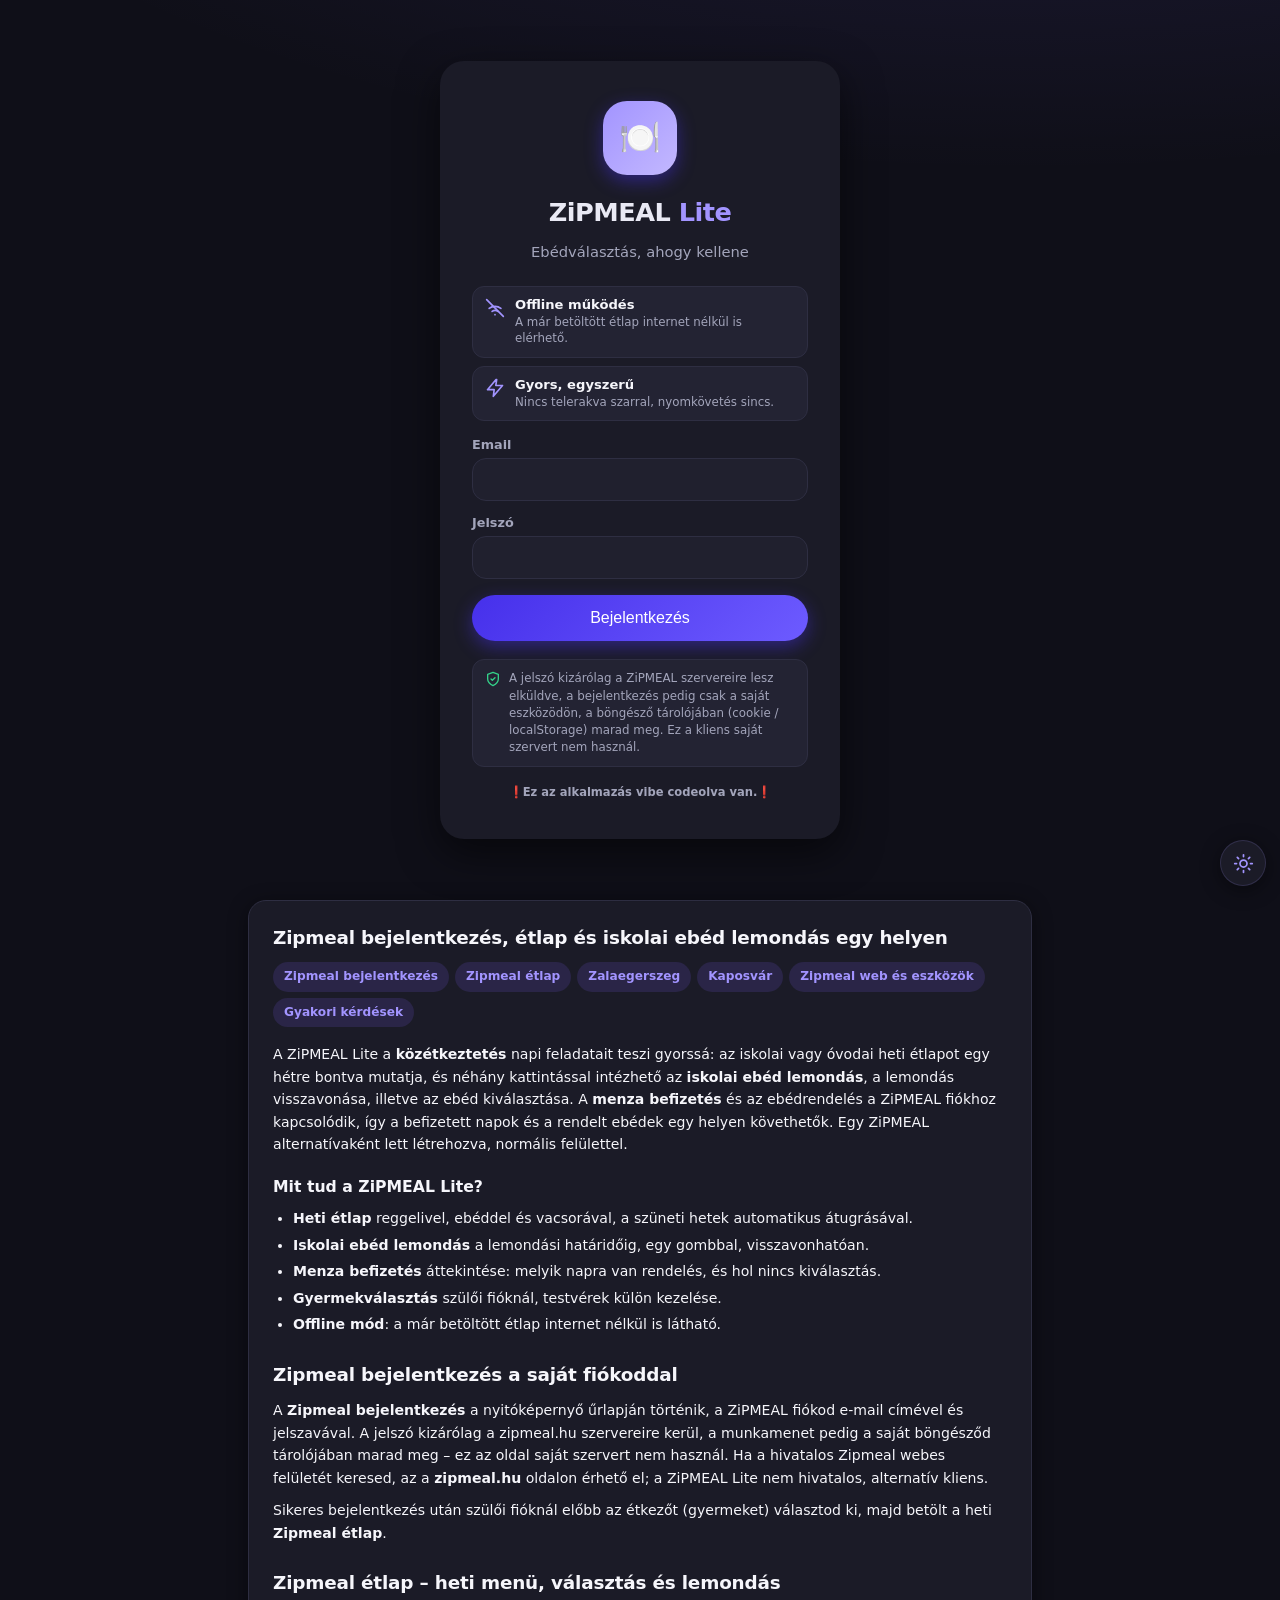
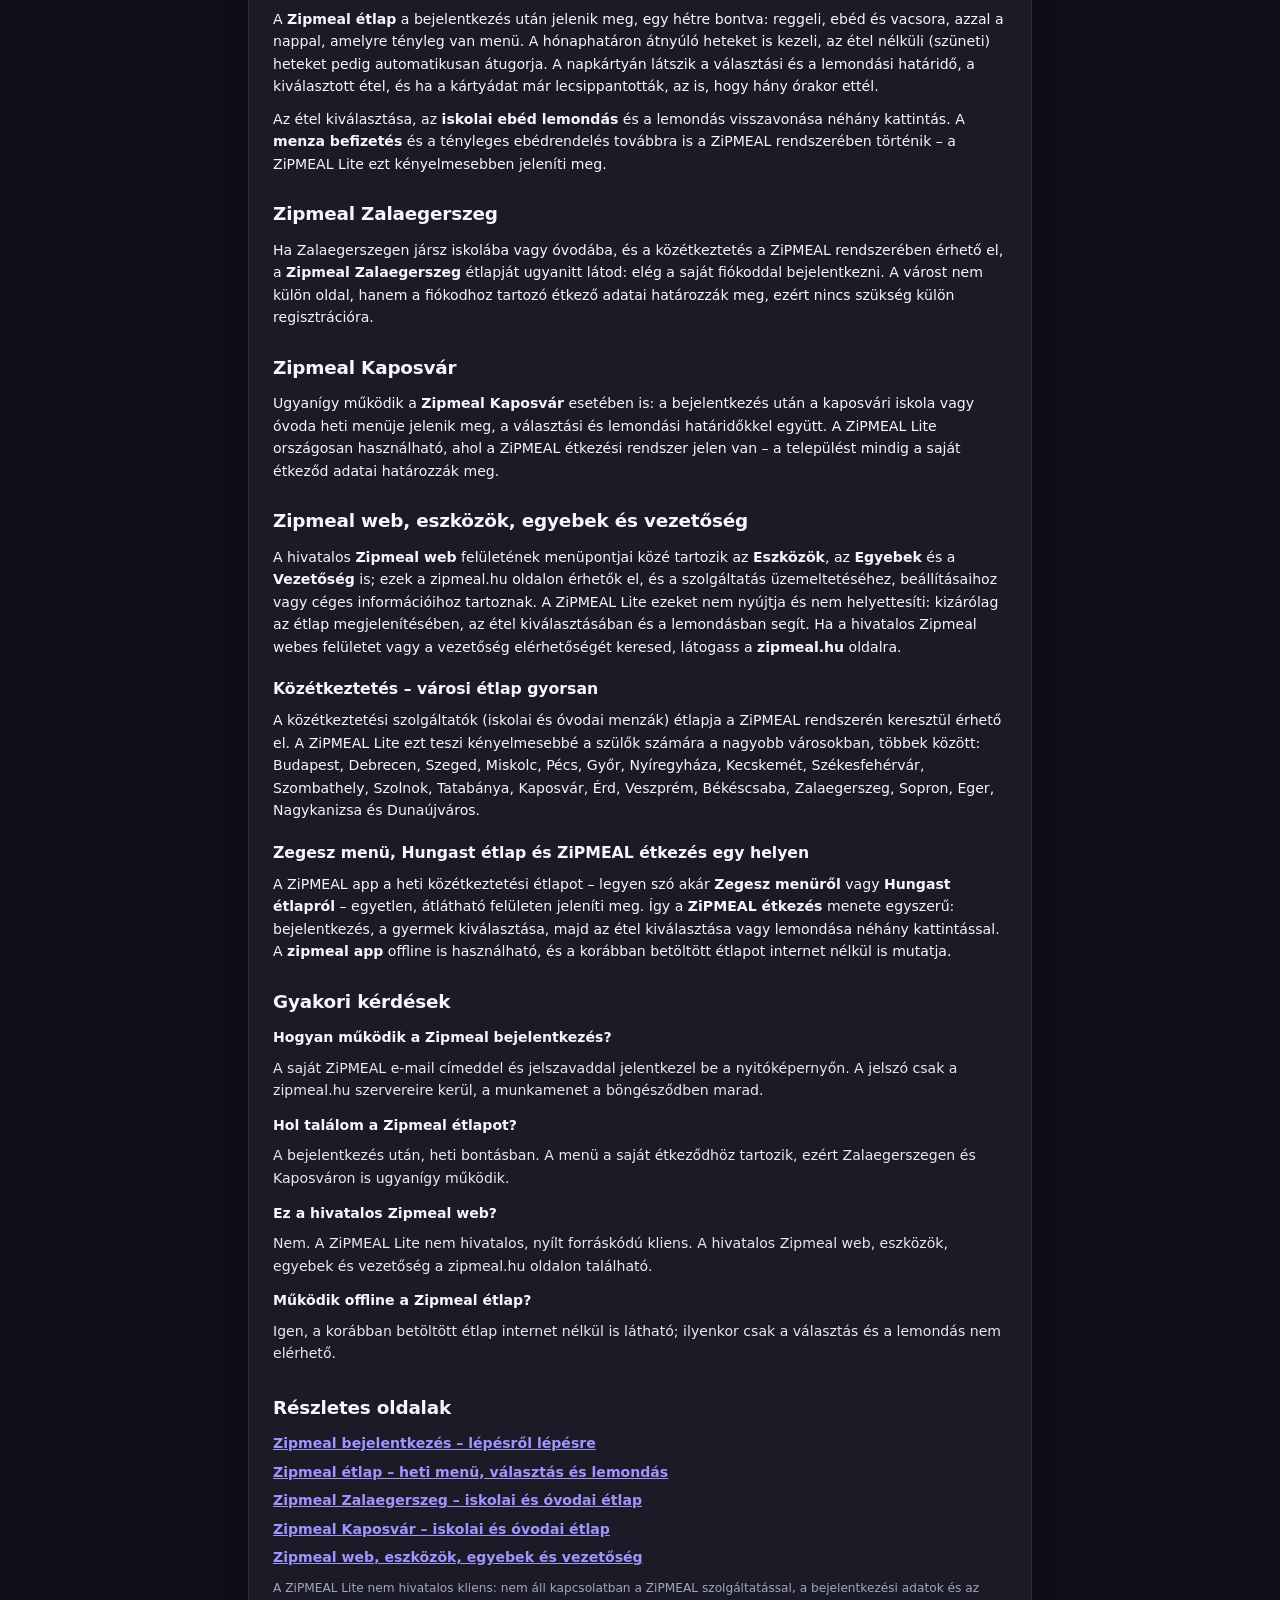
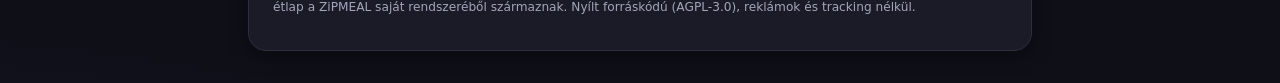
==== commit a3d4c355: "SEO: önálló aloldalak (bejelentkezés, étlap, Zalaegerszeg, Kaposvár, web) + sitemap" ====
--- a/index.html
+++ b/index.html
@@ -284,6 +284,15 @@
         a választás és a lemondás nem elérhető.</dd>
       </dl>
 
+      <h2 id="zipmeal-reszletes">Részletes oldalak</h2>
+      <ul class="seo-pages">
+        <li><a href="zipmeal-bejelentkezes.html">Zipmeal bejelentkezés – lépésről lépésre</a></li>
+        <li><a href="zipmeal-etlap.html">Zipmeal étlap – heti menü, választás és lemondás</a></li>
+        <li><a href="zipmeal-zalaegerszeg.html">Zipmeal Zalaegerszeg – iskolai és óvodai étlap</a></li>
+        <li><a href="zipmeal-kaposvar.html">Zipmeal Kaposvár – iskolai és óvodai étlap</a></li>
+        <li><a href="zipmeal-web.html">Zipmeal web, eszközök, egyebek és vezetőség</a></li>
+      </ul>
+
       <p class="seo-note">A ZiPMEAL Lite nem hivatalos kliens: nem áll kapcsolatban a
       ZiPMEAL szolgáltatással, a bejelentkezési adatok és az étlap a ZiPMEAL saját
       rendszeréből származnak. Nyílt forráskódú (AGPL-3.0), reklámok és tracking
--- a/styles.css
+++ b/styles.css
@@ -738,6 +738,91 @@
 .seo-faq { margin: 0; display: grid; gap: 8px; }
 .seo-faq dt { font-weight: 700; color: var(--text-strong); }
 .seo-faq dd { margin: 0 0 4px; color: var(--text); }
+.seo-pages { list-style: none; margin: 0 0 10px; padding: 0; display: grid; gap: 6px; }
+.seo-pages a { color: var(--primary); font-weight: 600; }
+
+/* ---------- statikus SEO-aloldalak (bejelentkezés, étlap, városok) ----------
+   Ezek nem külön appnézetek, hanem önálló, indexelhető HTML oldalak. A dizájn
+   ugyanazokat a design tokeneket használja, mint az app. */
+.landing-top {
+  max-width: 820px;
+  margin: 0 auto;
+  padding: 18px 18px 0;
+  display: flex; flex-wrap: wrap; align-items: center; gap: 10px 18px;
+  justify-content: space-between;
+}
+.landing-brand {
+  font-weight: 800; font-size: 1.05rem; letter-spacing: -.01em;
+  color: var(--text-strong); text-decoration: none;
+}
+.landing-brand span { color: var(--primary); }
+.landing-nav { display: flex; flex-wrap: wrap; gap: 4px 12px; font-size: .8rem; }
+.landing-nav a { color: var(--muted); text-decoration: none; font-weight: 600; }
+.landing-nav a:hover, .landing-nav a[aria-current="page"] { color: var(--primary); }
+
+.landing { max-width: 820px; padding-top: 14px; }
+.landing-card {
+  background: var(--card);
+  border: 1px solid var(--line);
+  border-radius: var(--radius);
+  box-shadow: var(--shadow);
+  padding: 26px 28px 28px;
+  font-size: .9rem;
+  line-height: 1.65;
+  color: var(--text);
+}
+.landing-card h1 {
+  margin: 4px 0 10px;
+  font-size: 1.35rem;
+  line-height: 1.3;
+  letter-spacing: -.015em;
+  color: var(--text-strong);
+}
+.landing-card h2 {
+  margin: 24px 0 8px;
+  font-size: 1.05rem;
+  letter-spacing: -.01em;
+  color: var(--text-strong);
+  scroll-margin-top: 16px;
+}
+.landing-card h3 { margin: 18px 0 6px; font-size: .94rem; color: var(--text-strong); }
+.landing-card p { margin: 0 0 10px; }
+.landing-card ul, .landing-card ol { margin: 0 0 12px; padding-left: 22px; display: grid; gap: 5px; }
+.landing-card a { color: var(--primary); }
+.landing-lead { font-size: .96rem; color: var(--text-strong); }
+.breadcrumbs { font-size: .76rem; color: var(--muted); margin-bottom: 10px; }
+.breadcrumbs a { color: var(--muted); text-decoration: none; }
+.breadcrumbs a:hover { color: var(--primary); }
+.landing-cta { margin: 18px 0 4px; display: flex; flex-wrap: wrap; gap: 10px; align-items: center; }
+.landing-cta small { color: var(--muted); font-size: .74rem; }
+.landing-related {
+  margin-top: 26px;
+  padding-top: 16px;
+  border-top: 1px dashed var(--line);
+}
+.landing-related h2 { margin-top: 0; }
+.landing-related ul { list-style: none; padding: 0; display: grid; gap: 6px; }
+.landing-related a { font-weight: 600; }
+.landing-note {
+  margin-top: 20px;
+  font-size: .76rem;
+  color: var(--muted);
+}
+.landing-foot {
+  max-width: 820px;
+  margin: 0 auto;
+  padding: 18px 18px 30px;
+  text-align: center;
+  color: var(--muted);
+  font-size: .76rem;
+}
+.landing-foot a { color: var(--primary); }
+@media (max-width: 640px) {
+  .landing-top { padding: 14px 12px 0; }
+  .landing-card { padding: 20px 18px 22px; }
+  .landing-card h1 { font-size: 1.2rem; }
+  .landing-foot { padding: 14px 12px 24px; }
+}
 
 @media (max-width: 640px) {
   .seo-block { padding: 0 12px 24px; }
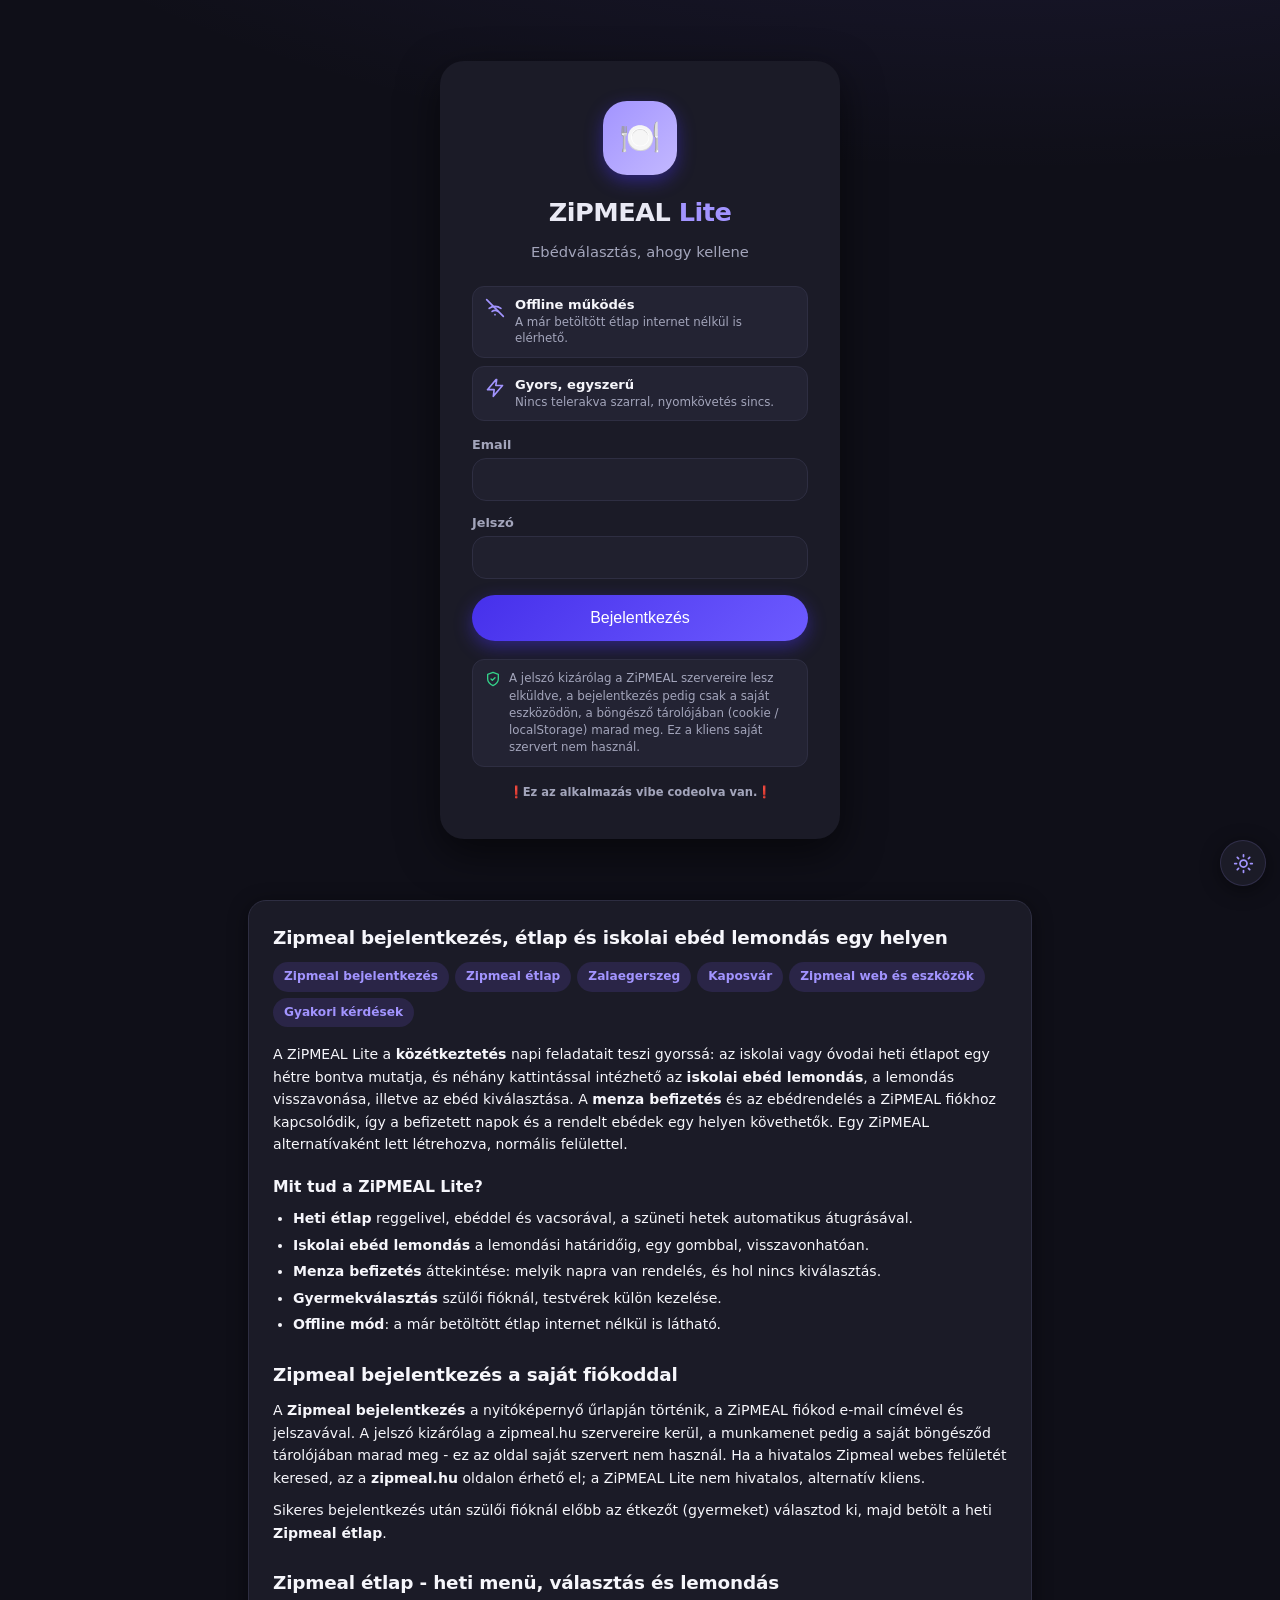
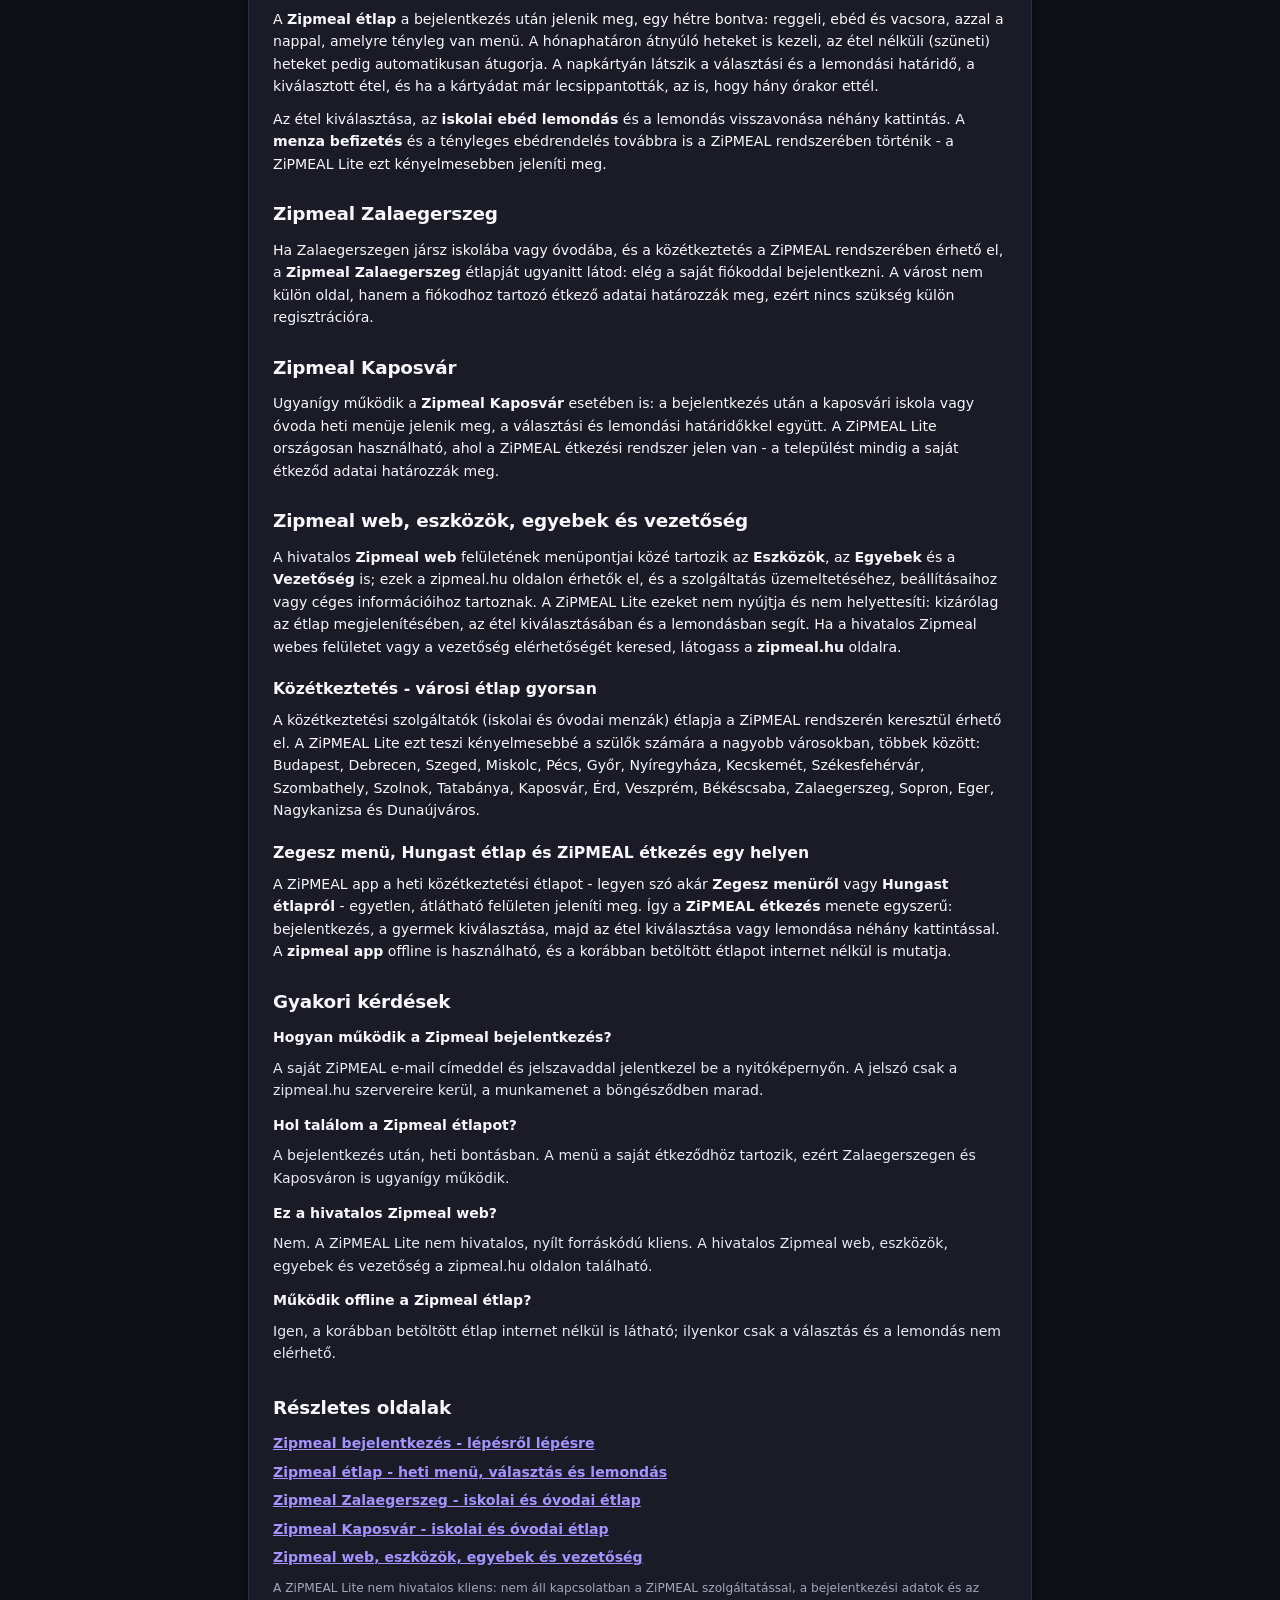
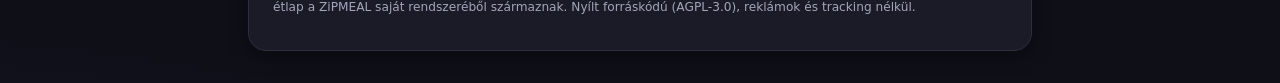
==== commit b7b53075: "SEO: en/em dash eltávolítása, sitemap lastmod; teljesítmény: app.js defer + preload, preconnect" ====
--- a/index.html
+++ b/index.html
@@ -18,9 +18,10 @@
   })();
 </script>
 <meta name="description" content="Nem hivatalos ZiPMEAL kliens: Zipmeal bejelentkezés, heti Zipmeal étlap, iskolai ebéd lemondás és menza befizetés. Gyors, offline is működő PWA Zalaegerszegen, Kaposváron és országosan.">
+<meta name="robots" content="index, follow">
 <meta name="keywords" content="zipmeal, zipmeal bejelentkezés, zipmeal étlap, zipmeal hu, zipmeal zalaegerszeg, zipmeal kaposvár, zipmeal web, zipmeal eszközök, zipmeal egyebek, zipmeal vezetőség, ZiPMEAL, ZiPMEAL lite, ziplite, zipmeal app, zipmeal étkezés, Zegesz menü, zegesz menu, Hungast étlap, hungast etlap, ebédválasztó, ebéd rendelés, menü, iskolai ebéd, iskolai ebéd lemondás, iskolai ebéd rendelés, menza befizetés, menza rendelés, iskolai menza, közétkeztetés, közétkeztetés étlap, óvodai étkezés, iskolai étkezés, étlap, ebéd lemondás, ebédbefizetés, ebéd választás, Budapest, Debrecen, Szeged, Miskolc, Pécs, Győr, Nyíregyháza, Kecskemét, Székesfehérvár, Szombathely, Szolnok, Tatabánya, Kaposvár, Érd, Veszprém, Békéscsaba, Zalaegerszeg, Sopron, Eger, Nagykanizsa, Dunaújváros, Hódmezővásárhely, Salgótarján, Cegléd, Baja, Esztergom">
 <link rel="canonical" href="https://ziplite.kecske.win/">
-<meta property="og:title" content="ZiPMEAL Lite – Zipmeal bejelentkezés, étlap és ebéd lemondás">
+<meta property="og:title" content="ZiPMEAL Lite - Zipmeal bejelentkezés, étlap és ebéd lemondás">
 <meta property="og:description" content="Nem hivatalos, offline is használható ZiPMEAL kliens: Zipmeal bejelentkezés, heti étlap, iskolai ebéd lemondás és menza befizetés egy helyen.">
 <meta property="og:url" content="https://ziplite.kecske.win/">
 <meta property="og:type" content="website">
@@ -28,7 +29,7 @@
 <meta property="og:locale" content="hu_HU">
 <meta property="og:image" content="https://ziplite.kecske.win/icon.svg">
 <meta name="twitter:card" content="summary">
-<meta name="twitter:title" content="ZiPMEAL Lite – Zipmeal bejelentkezés és étlap">
+<meta name="twitter:title" content="ZiPMEAL Lite - Zipmeal bejelentkezés és étlap">
 <meta name="twitter:description" content="Nem hivatalos, offline is használható ZiPMEAL kliens: Zipmeal bejelentkezés, heti étlap, ebéd lemondás és menza befizetés egy helyen.">
 <meta name="twitter:image" content="https://ziplite.kecske.win/icon.svg">
 <script type="application/ld+json">
@@ -80,7 +81,7 @@
       "name": "Hol látható a Zegesz menü vagy a Hungast étlap?",
       "acceptedAnswer": {
         "@type": "Answer",
-        "text": "A ZiPMEAL app a közétkeztetési szolgáltatók heti étlapját – például a Zegesz menüt vagy a Hungast étlapot – a ZiPMEAL étkezési felületén keresztül, egy helyen jeleníti meg. A bejelentkezés után a heti étlapon napokra bontva látható a választható menü."
+        "text": "A ZiPMEAL app a közétkeztetési szolgáltatók heti étlapját - például a Zegesz menüt vagy a Hungast étlapot - a ZiPMEAL étkezési felületén keresztül, egy helyen jeleníti meg. A bejelentkezés után a heti étlapon napokra bontva látható a választható menü."
       }
     },
     {
@@ -104,7 +105,7 @@
       "name": "Elérhető a ZiPMEAL Lite Zalaegerszegen és Kaposváron?",
       "acceptedAnswer": {
         "@type": "Answer",
-        "text": "Igen. Mivel a ZiPMEAL Lite a ZiPMEAL fiókhoz kapcsolódik, ott használható, ahol az iskolai vagy óvodai közétkeztetés a ZiPMEAL rendszerében elérhető – így Zalaegerszegen és Kaposváron is. A település nevét a bejelentkezés után a saját étkeződ adatai határozzák meg."
+        "text": "Igen. Mivel a ZiPMEAL Lite a ZiPMEAL fiókhoz kapcsolódik, ott használható, ahol az iskolai vagy óvodai közétkeztetés a ZiPMEAL rendszerében elérhető - így Zalaegerszegen és Kaposváron is. A település nevét a bejelentkezés után a saját étkeződ adatai határozzák meg."
       }
     },
     {
@@ -121,9 +122,12 @@
 <meta name="mobile-web-app-capable" content="yes">
 <meta name="apple-mobile-web-app-capable" content="yes">
 <meta name="apple-mobile-web-app-title" content="ZiPMEAL Lite">
-<title>ZiPMEAL Lite – Zipmeal bejelentkezés, étlap, ebéd lemondás</title>
+<title>ZiPMEAL Lite - Zipmeal bejelentkezés, étlap, ebéd lemondás</title>
 <link rel="manifest" href="manifest.json">
 <link rel="license" href="LICENSE">
+<link rel="preconnect" href="https://zipmeal.hu" crossorigin>
+<link rel="dns-prefetch" href="https://zipmeal.hu">
+<link rel="preload" href="app.js" as="script">
 <link rel="stylesheet" href="styles.css">
 <!-- Az ikon helyi (relatív) fájl: a régi raw.githubusercontent.com-os hivatkozás
      text/plain MIME-t és hibás type="image/x-icon"-t adott, ezért a böngészők
@@ -184,7 +188,7 @@
     </form>
   </div>
 
-  <!-- SEO / bevezető tartalom – csak kijelentkezve látszik, bejelentkezés után
+  <!-- SEO / bevezető tartalom - csak kijelentkezve látszik, bejelentkezés után
        a #main-view váltja. A keresőmotoroknak és az új látogatóknak szól. -->
   <div id="seo-block" class="view seo-block">
     <article class="seo-content">
@@ -215,13 +219,13 @@
       <h2 id="zipmeal-bejelentkezes">Zipmeal bejelentkezés a saját fiókoddal</h2>
       <p>A <b>Zipmeal bejelentkezés</b> a nyitóképernyő űrlapján történik, a ZiPMEAL
       fiókod e-mail címével és jelszavával. A jelszó kizárólag a zipmeal.hu szervereire
-      kerül, a munkamenet pedig a saját böngésződ tárolójában marad meg – ez az oldal
+      kerül, a munkamenet pedig a saját böngésződ tárolójában marad meg - ez az oldal
       saját szervert nem használ. Ha a hivatalos Zipmeal webes felületét keresed, az a
       <b>zipmeal.hu</b> oldalon érhető el; a ZiPMEAL Lite nem hivatalos, alternatív kliens.</p>
       <p>Sikeres bejelentkezés után szülői fióknál előbb az étkezőt (gyermeket) választod
       ki, majd betölt a heti <b>Zipmeal étlap</b>.</p>
 
-      <h2 id="zipmeal-etlap">Zipmeal étlap – heti menü, választás és lemondás</h2>
+      <h2 id="zipmeal-etlap">Zipmeal étlap - heti menü, választás és lemondás</h2>
       <p>A <b>Zipmeal étlap</b> a bejelentkezés után jelenik meg, egy hétre bontva:
       reggeli, ebéd és vacsora, azzal a nappal, amelyre tényleg van menü. A hónaphatáron
       átnyúló heteket is kezeli, az étel nélküli (szüneti) heteket pedig automatikusan
@@ -229,7 +233,7 @@
       étel, és ha a kártyádat már lecsippantották, az is, hogy hány órakor ettél.</p>
       <p>Az étel kiválasztása, az <b>iskolai ebéd lemondás</b> és a lemondás visszavonása
       néhány kattintás. A <b>menza befizetés</b> és a tényleges ebédrendelés továbbra is a
-      ZiPMEAL rendszerében történik – a ZiPMEAL Lite ezt kényelmesebben jeleníti meg.</p>
+      ZiPMEAL rendszerében történik - a ZiPMEAL Lite ezt kényelmesebben jeleníti meg.</p>
 
       <h2 id="zipmeal-zalaegerszeg">Zipmeal Zalaegerszeg</h2>
       <p>Ha Zalaegerszegen jársz iskolába vagy óvodába, és a közétkeztetés a ZiPMEAL
@@ -241,7 +245,7 @@
       <p>Ugyanígy működik a <b>Zipmeal Kaposvár</b> esetében is: a bejelentkezés után a
       kaposvári iskola vagy óvoda heti menüje jelenik meg, a választási és lemondási
       határidőkkel együtt. A ZiPMEAL Lite országosan használható, ahol a ZiPMEAL étkezési
-      rendszer jelen van – a települést mindig a saját étkeződ adatai határozzák meg.</p>
+      rendszer jelen van - a települést mindig a saját étkeződ adatai határozzák meg.</p>
 
       <h2 id="zipmeal-web">Zipmeal web, eszközök, egyebek és vezetőség</h2>
       <p>A hivatalos <b>Zipmeal web</b> felületének menüpontjai közé tartozik az
@@ -252,7 +256,7 @@
       Ha a hivatalos Zipmeal webes felületet vagy a vezetőség elérhetőségét keresed,
       látogass a <b>zipmeal.hu</b> oldalra.</p>
 
-      <h3>Közétkeztetés – városi étlap gyorsan</h3>
+      <h3>Közétkeztetés - városi étlap gyorsan</h3>
       <p>A közétkeztetési szolgáltatók (iskolai és óvodai menzák) étlapja a ZiPMEAL
       rendszerén keresztül érhető el. A ZiPMEAL Lite ezt teszi kényelmesebbé a
       szülők számára a nagyobb városokban, többek között: Budapest, Debrecen,
@@ -260,8 +264,8 @@
       Szombathely, Szolnok, Tatabánya, Kaposvár, Érd, Veszprém, Békéscsaba,
       Zalaegerszeg, Sopron, Eger, Nagykanizsa és Dunaújváros.</p>
       <h3>Zegesz menü, Hungast étlap és ZiPMEAL étkezés egy helyen</h3>
-      <p>A ZiPMEAL app a heti közétkeztetési étlapot – legyen szó akár
-      <b>Zegesz menüről</b> vagy <b>Hungast étlapról</b> – egyetlen, átlátható
+      <p>A ZiPMEAL app a heti közétkeztetési étlapot - legyen szó akár
+      <b>Zegesz menüről</b> vagy <b>Hungast étlapról</b> - egyetlen, átlátható
       felületen jeleníti meg. Így a <b>ZiPMEAL étkezés</b> menete egyszerű:
       bejelentkezés, a gyermek kiválasztása, majd az étel kiválasztása vagy
       lemondása néhány kattintással. A <b>zipmeal app</b> offline is használható,
@@ -286,10 +290,10 @@
 
       <h2 id="zipmeal-reszletes">Részletes oldalak</h2>
       <ul class="seo-pages">
-        <li><a href="zipmeal-bejelentkezes.html">Zipmeal bejelentkezés – lépésről lépésre</a></li>
-        <li><a href="zipmeal-etlap.html">Zipmeal étlap – heti menü, választás és lemondás</a></li>
-        <li><a href="zipmeal-zalaegerszeg.html">Zipmeal Zalaegerszeg – iskolai és óvodai étlap</a></li>
-        <li><a href="zipmeal-kaposvar.html">Zipmeal Kaposvár – iskolai és óvodai étlap</a></li>
+        <li><a href="zipmeal-bejelentkezes.html">Zipmeal bejelentkezés - lépésről lépésre</a></li>
+        <li><a href="zipmeal-etlap.html">Zipmeal étlap - heti menü, választás és lemondás</a></li>
+        <li><a href="zipmeal-zalaegerszeg.html">Zipmeal Zalaegerszeg - iskolai és óvodai étlap</a></li>
+        <li><a href="zipmeal-kaposvar.html">Zipmeal Kaposvár - iskolai és óvodai étlap</a></li>
         <li><a href="zipmeal-web.html">Zipmeal web, eszközök, egyebek és vezetőség</a></li>
       </ul>
 
@@ -383,6 +387,6 @@
     </svg>
   </button>
 
-  <script src="app.js"></script>
+  <script src="app.js" defer></script>
 </body>
 </html>
--- a/styles.css
+++ b/styles.css
@@ -749,16 +749,12 @@
   margin: 0 auto;
   padding: 18px 18px 0;
   display: flex; flex-wrap: wrap; align-items: center; gap: 10px 18px;
-  justify-content: space-between;
 }
 .landing-brand {
   font-weight: 800; font-size: 1.05rem; letter-spacing: -.01em;
   color: var(--text-strong); text-decoration: none;
 }
 .landing-brand span { color: var(--primary); }
-.landing-nav { display: flex; flex-wrap: wrap; gap: 4px 12px; font-size: .8rem; }
-.landing-nav a { color: var(--muted); text-decoration: none; font-weight: 600; }
-.landing-nav a:hover, .landing-nav a[aria-current="page"] { color: var(--primary); }
 
 .landing { max-width: 820px; padding-top: 14px; }
 .landing-card {
@@ -790,9 +786,6 @@
 .landing-card ul, .landing-card ol { margin: 0 0 12px; padding-left: 22px; display: grid; gap: 5px; }
 .landing-card a { color: var(--primary); }
 .landing-lead { font-size: .96rem; color: var(--text-strong); }
-.breadcrumbs { font-size: .76rem; color: var(--muted); margin-bottom: 10px; }
-.breadcrumbs a { color: var(--muted); text-decoration: none; }
-.breadcrumbs a:hover { color: var(--primary); }
 .landing-cta { margin: 18px 0 4px; display: flex; flex-wrap: wrap; gap: 10px; align-items: center; }
 .landing-cta small { color: var(--muted); font-size: .74rem; }
 .landing-related {
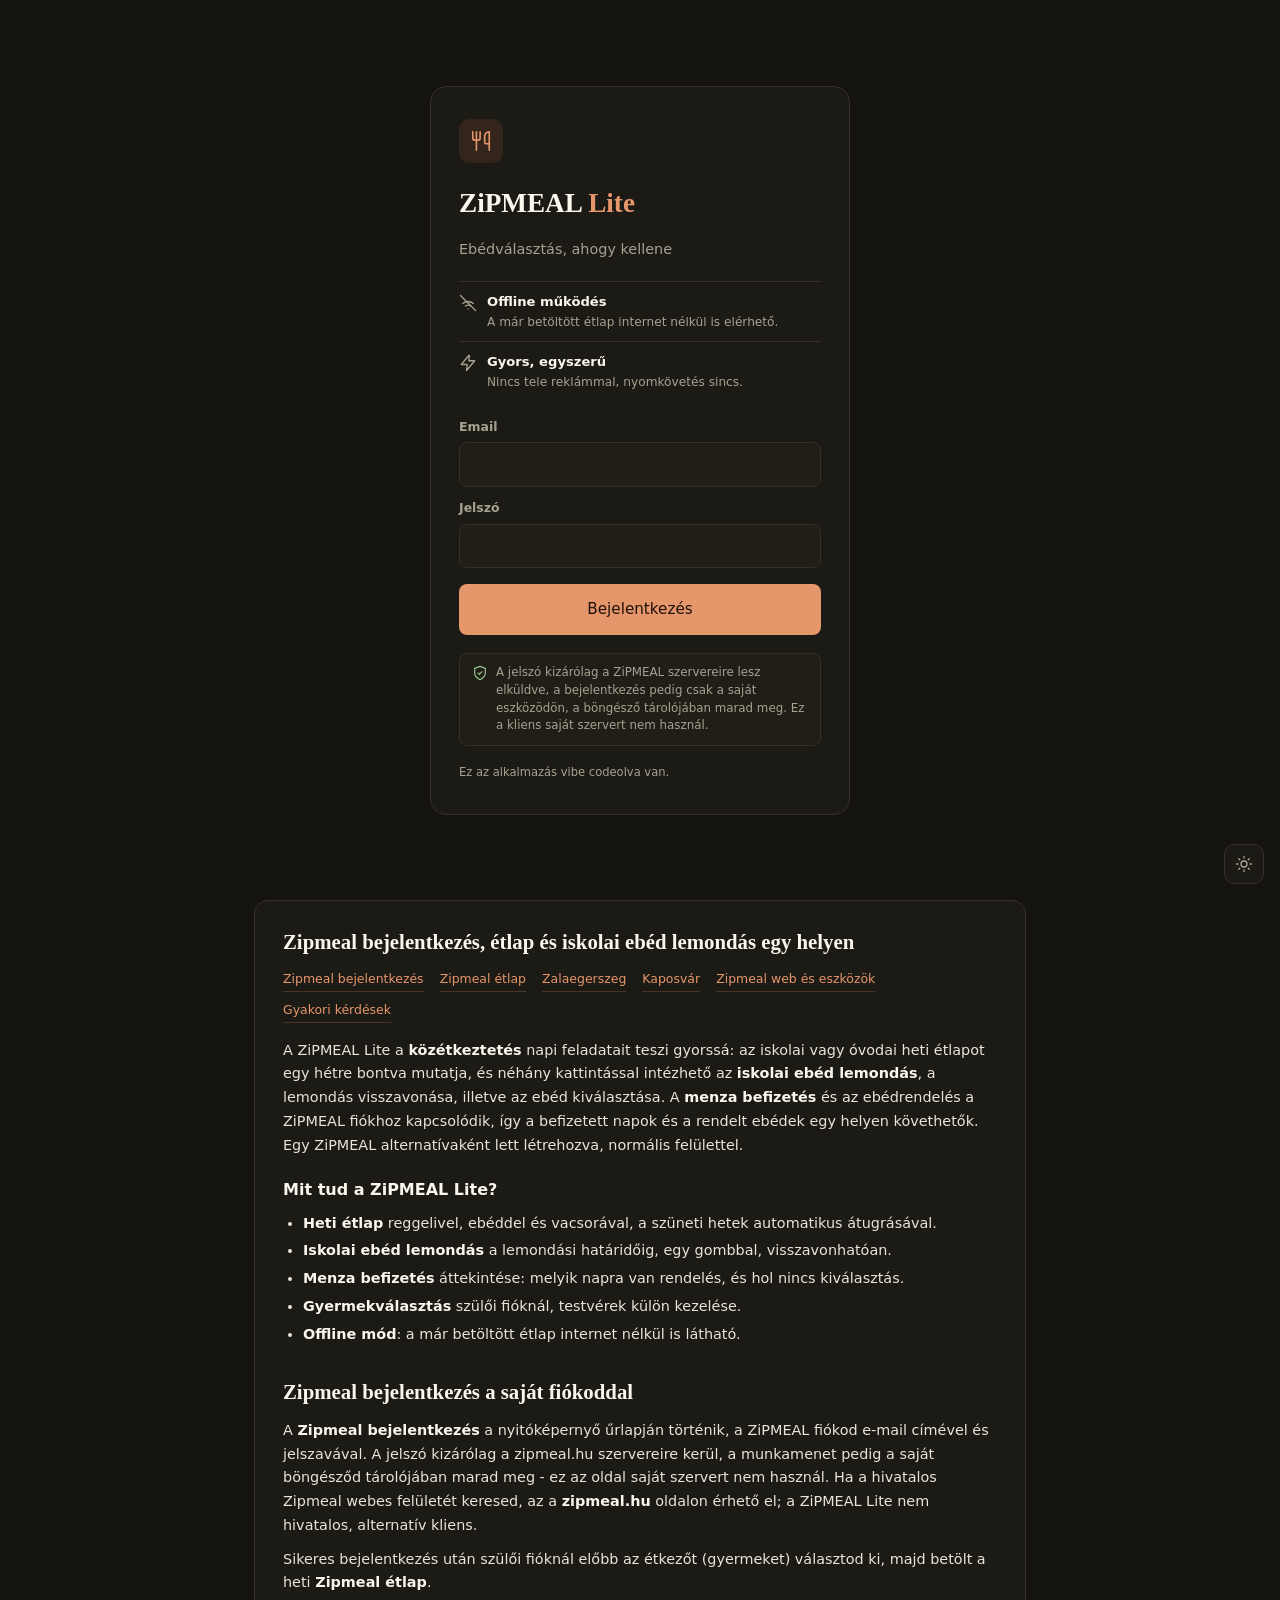
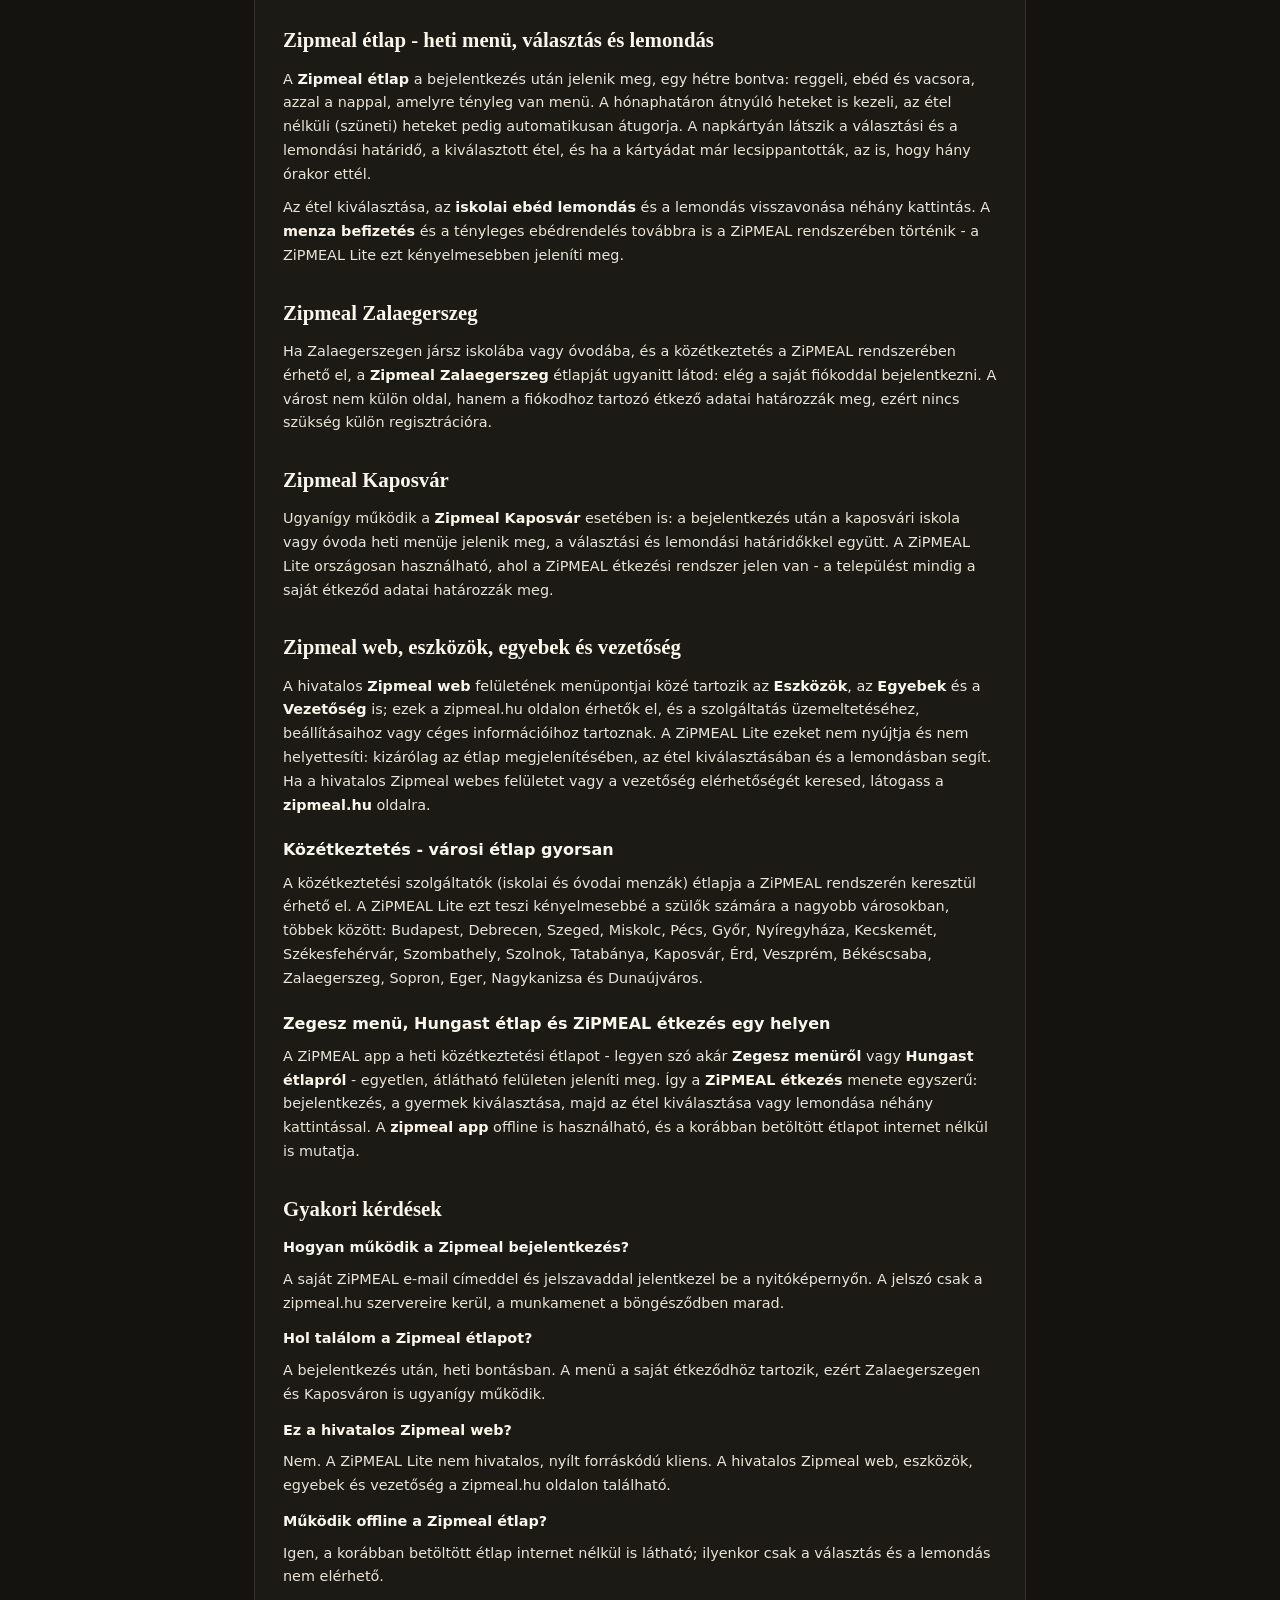
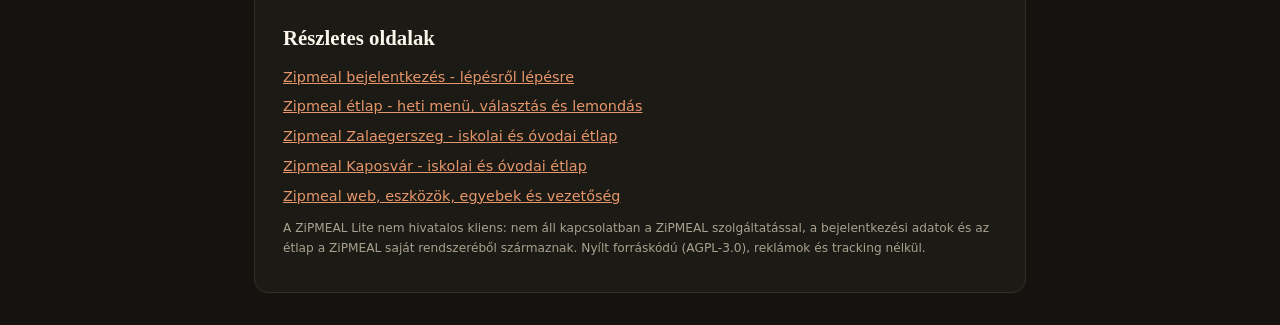
==== commit 57e11532: "UI: meleg papír paletta, letisztult kártyák, SVG ikonok" ====
--- a/index.html
+++ b/index.html
@@ -139,7 +139,14 @@
   <!-- LOGIN -->
   <div id="login-view" class="view login-view">
     <form id="login-form" class="login-card">
-      <div class="login-logo">🍽️</div>
+      <div class="login-logo">
+        <svg viewBox="0 0 24 24" aria-hidden="true">
+          <path d="M3 2v7c0 1.1.9 2 2 2h4a2 2 0 0 0 2-2V2"/>
+          <path d="M7 2v20"/>
+          <path d="M21 15V2a5 5 0 0 0-5 5v6c0 1.1.9 2 2 2h3z"/>
+          <path d="M21 15v7"/>
+        </svg>
+      </div>
       <h1>ZiPMEAL <span>Lite</span></h1>
       <p class="subtitle">Ebédválasztás, ahogy kellene</p>
       <ul class="login-features">
@@ -161,7 +168,7 @@
           </svg>
           <span>
             <b>Gyors, egyszerű</b>
-            <small>Nincs telerakva szarral, nyomkövetés sincs.</small>
+            <small>Nincs tele reklámmal, nyomkövetés sincs.</small>
           </span>
         </li>
       </ul>
@@ -181,10 +188,10 @@
           <path d="M9 12l2 2 4-4"/>
         </svg>
         <span>A jelszó kizárólag a ZiPMEAL szervereire lesz elküldve, a bejelentkezés
-        pedig csak a saját eszközödön, a böngésző tárolójában (cookie / localStorage)
-        marad meg. Ez a kliens saját szervert nem használ.</span>
+        pedig csak a saját eszközödön, a böngésző tárolójában marad meg. Ez a kliens
+        saját szervert nem használ.</span>
       </p>
-      <p class="login-vibecoded">❗Ez az alkalmazás vibe codeolva van.❗</p>
+      <p class="login-vibecoded">Ez az alkalmazás vibe codeolva van.</p>
     </form>
   </div>
 
@@ -307,7 +314,14 @@
   <!-- DINER / CHILD SELECTOR (parent accounts) -->
   <div id="diner-view" class="view diner-view" hidden>
     <div class="diner-card">
-      <div class="diner-logo">👨‍👩‍👧</div>
+      <div class="diner-logo">
+        <svg viewBox="0 0 24 24" aria-hidden="true">
+          <path d="M16 21v-2a4 4 0 0 0-4-4H6a4 4 0 0 0-4 4v2"/>
+          <circle cx="9" cy="7" r="4"/>
+          <path d="M22 21v-2a4 4 0 0 0-3-3.87"/>
+          <path d="M16 3.13a4 4 0 0 1 0 7.75"/>
+        </svg>
+      </div>
       <h1>Étkező kiválasztása</h1>
       <p class="subtitle">Melyik gyermeked ebédjét szeretnéd kezelni?</p>
       <div id="diner-list" class="diner-list"></div>
@@ -359,12 +373,16 @@
 
     <div class="view">
       <div class="week-nav">
-        <button id="prev-week" class="btn nav" aria-label="Előző hét">‹</button>
+        <button id="prev-week" class="btn nav" aria-label="Előző hét">
+          <svg viewBox="0 0 24 24" aria-hidden="true"><path d="M15 18l-6-6 6-6"/></svg>
+        </button>
         <span id="week-label" class="week-nav-label" aria-live="polite">
           <b id="week-number"></b>
           <small id="week-dates"></small>
         </span>
-        <button id="next-week" class="btn nav" aria-label="Következő hét">›</button>
+        <button id="next-week" class="btn nav" aria-label="Következő hét">
+          <svg viewBox="0 0 24 24" aria-hidden="true"><path d="M9 18l6-6-6-6"/></svg>
+        </button>
       </div>
 
       <main id="days" class="days"></main>
--- a/styles.css
+++ b/styles.css
@@ -1,106 +1,70 @@
 /* Sötét téma az alapértelmezett (a <html data-theme="dark"> miatt); a világos
-   témát a data-theme="light" kapcsolja be. A témát az app.js menti és váltja. */
+   témát a data-theme="light" kapcsolja be. A témát az app.js menti és váltja.
+   A paletta meleg grafit és papír, a hangsúly egy paprika-vörös. */
 :root {
   color-scheme: dark;
-  --primary: #a294ff;
-  --primary-2: #c3b8ff;
-  --primary-soft: #2a2547;
-  --primary-line: rgba(162, 148, 255, .22);
-  --primary-line-strong: rgba(162, 148, 255, .42);
-  --btn-a: #4630eb;
-  --btn-b: #6d5bff;
-  --on-accent: #17161f;
-  --on-ok: #0b1a12;
-  --ok: #34d089;
-  --danger: #ff6b70;
-  --muted: #a3a5bb;
-  --text: #e9e9f4;
-  --text-strong: #f6f6fb;
-  --bg: #0f0f18;
-  --card: #1b1b27;
-  --surface-2: #20202e;
-  --surface-3: #232333;
-  --line: #2e2e42;
-  --topbar-bg: rgba(15, 15, 24, .82);
-  --nav-surface: #1b1b27;
-  --grad-end: #26263c;
-  --badge-neutral-bg: #2a2a3c;
-  --deadline-text: #cfd0e4;
-  --deadline-bg: #262636;
-  --deadline-expired-bg: #212130;
-  --breakfast-title: #e6b45a;
-  --dinner-title: #b3a5ff;
-  --breakfast-tag: #f3c873;
-  --breakfast-tag-bg: #3a2d12;
-  --dinner-tag: #c9bcff;
-  --dinner-tag-bg: #2e2849;
-  --warn-bg: #3a2e10;
-  --warn-text: #f2c96b;
-  --warn-line: #5c4a1c;
-  --toast-bg: #34344c;
-  --toast-text: #f4f4fb;
-  --glow-a: rgba(124, 102, 255, .16);
-  --glow-b: rgba(124, 102, 255, .10);
-  --day-head-a: rgba(162, 148, 255, .10);
-  --day-head-b: rgba(195, 184, 255, .07);
-  --week-tint: rgba(162, 148, 255, .07);
-  --radius: 18px;
-  --shadow: 0 4px 20px rgba(0, 0, 0, .45);
-  --shadow-lg: 0 14px 40px rgba(0, 0, 0, .55);
-  --card-border: rgba(162, 148, 255, .16);
-  --card-shadow: 0 8px 24px rgba(0, 0, 0, .5), 0 2px 4px rgba(0, 0, 0, .32);
-  --btn-shadow: 0 2px 10px rgba(0, 0, 0, .42);
-  --primary-shadow: 0 6px 18px rgba(70, 48, 235, .45);
+  --primary: #e6966b;
+  --primary-2: #f0ab84;
+  --primary-soft: #33251b;
+  --primary-line: rgba(230, 150, 107, .22);
+  --on-accent: #1d1209;
+  --ok: #93c48d;
+  --danger: #e08c7e;
+  --danger-soft: rgba(224, 140, 126, .12);
+  --danger-line: rgba(224, 140, 126, .35);
+  --muted: #a8a190;
+  --text: #e9e4d7;
+  --text-strong: #faf6eb;
+  --bg: #14130f;
+  --card: #1c1a14;
+  --surface-2: #211e17;
+  --surface-3: #26221a;
+  --line: #343027;
+  --line-strong: #4a4539;
+  --topbar-bg: rgba(20, 19, 15, .9);
+  --nav-surface: #1c1a14;
+  --warn-bg: #2e2515;
+  --warn-text: #e6cc92;
+  --warn-line: #4a3c21;
+  --toast-bg: #2a261d;
+  --toast-text: #faf6eb;
+  --radius: 12px;
+  --shadow: none;
+  --shadow-lg: 0 12px 32px rgba(0, 0, 0, .35);
+  --card-shadow: none;
+  --font-display: Georgia, "Iowan Old Style", "Palatino Linotype", "Times New Roman", serif;
 }
 
 :root[data-theme="light"] {
   color-scheme: light;
-  --primary: #4630eb;
-  --primary-2: #6d5bff;
-  --primary-soft: #ece9fd;
-  --primary-line: rgba(70, 48, 235, .14);
-  --primary-line-strong: rgba(70, 48, 235, .30);
-  --on-accent: #ffffff;
-  --on-ok: #ffffff;
-  --ok: #12a05e;
-  --danger: #d9363e;
-  --muted: #6d7085;
-  --text: #1d1e2c;
-  --text-strong: #2a2b40;
-  --bg: #f2f3fa;
-  --card: #ffffff;
-  --surface-2: #fafaff;
-  --surface-3: #f8f8fe;
-  --line: #e6e6f2;
-  --topbar-bg: rgba(255, 255, 255, .8);
-  --nav-surface: #ffffff;
-  --grad-end: #ffffff;
-  --badge-neutral-bg: #eceef5;
-  --deadline-text: #3d3f56;
-  --deadline-bg: #f1f2f9;
-  --deadline-expired-bg: #f6f6f9;
-  --breakfast-title: #b07a12;
-  --dinner-title: #6b4bb8;
-  --breakfast-tag: #a86a00;
-  --breakfast-tag-bg: #fdf0d5;
-  --dinner-tag: #5b3fb3;
-  --dinner-tag-bg: #eee8ff;
-  --warn-bg: #fff4d6;
-  --warn-text: #7a4b00;
-  --warn-line: #f0d48a;
-  --toast-bg: #26273d;
-  --toast-text: #ffffff;
-  --glow-a: rgba(70, 48, 235, .10);
-  --glow-b: rgba(70, 48, 235, .07);
-  --day-head-a: rgba(70, 48, 235, .06);
-  --day-head-b: rgba(109, 91, 255, .10);
-  --week-tint: rgba(70, 48, 235, .05);
-  --shadow: 0 4px 20px rgba(46, 34, 140, .09);
-  --shadow-lg: 0 14px 40px rgba(46, 34, 140, .16);
-  --card-border: rgba(70, 48, 235, .16);
-  --card-shadow: 0 8px 24px rgba(34, 26, 99, .13), 0 2px 4px rgba(34, 26, 99, .06);
-  --btn-shadow: 0 2px 10px rgba(46, 34, 140, .13);
-  --primary-shadow: 0 6px 18px rgba(70, 48, 235, .35);
+  --primary: #a8491f;
+  --primary-2: #8f3a18;
+  --primary-soft: #f6e5d8;
+  --primary-line: rgba(168, 73, 31, .18);
+  --on-accent: #fffaf3;
+  --ok: #3f7a4a;
+  --danger: #a83a32;
+  --danger-soft: #f8e2de;
+  --danger-line: rgba(168, 58, 50, .30);
+  --muted: #6e6859;
+  --text: #2b2820;
+  --text-strong: #17150f;
+  --bg: #f3efe5;
+  --card: #fffdf7;
+  --surface-2: #faf6ec;
+  --surface-3: #f1ecdf;
+  --line: #e3dcc9;
+  --line-strong: #c9c0aa;
+  --topbar-bg: rgba(243, 239, 229, .9);
+  --nav-surface: #fffdf7;
+  --warn-bg: #fbf0d4;
+  --warn-text: #6d4a12;
+  --warn-line: #e6d3a5;
+  --toast-bg: #2b2820;
+  --toast-text: #fffdf7;
+  --shadow: 0 1px 2px rgba(23, 21, 15, .05);
+  --shadow-lg: 0 14px 34px rgba(23, 21, 15, .14);
+  --card-shadow: 0 1px 2px rgba(23, 21, 15, .05);
 }
 
 * { box-sizing: border-box; }
@@ -110,27 +74,101 @@
    sikeres bejelentkezés után is látható marad. */
 [hidden] { display: none !important; }
 
+body {
+  margin: 0;
+  font-family: system-ui, -apple-system, "Segoe UI", Roboto, "Helvetica Neue", Arial, sans-serif;
+  background: var(--bg);
+  color: var(--text);
+  font-size: 16px;
+  line-height: 1.5;
+  -webkit-tap-highlight-color: transparent;
+  -webkit-font-smoothing: antialiased;
+}
+
+::selection { background: var(--primary-soft); color: var(--text-strong); }
+
+a { color: var(--primary); }
+
+button, input { font: inherit; }
+
+:focus-visible {
+  outline: 2px solid var(--primary);
+  outline-offset: 2px;
+}
+
+.view { max-width: 1280px; margin: 0 auto; padding: 24px; }
+@media (max-width: 640px) { .view { padding: 16px; } }
+
+/* ---------- gombok ---------- */
+.btn {
+  border: 1px solid transparent;
+  border-radius: 8px;
+  padding: 10px 16px;
+  font: 500 .9rem/1 inherit;
+  cursor: pointer;
+  transition: background-color .15s, border-color .15s, color .15s, transform .06s;
+}
+.btn:active { transform: scale(.98); }
+.btn:disabled { opacity: .45; cursor: default; }
+.btn.primary {
+  background: var(--primary);
+  color: var(--on-accent);
+}
+.btn.primary:hover:not(:disabled) { background: var(--primary-2); }
+.btn.lg { padding: 13px 20px; font-size: .95rem; }
+.btn.ghost {
+  background: transparent;
+  color: var(--text);
+  border-color: var(--line);
+}
+.btn.ghost:hover:not(:disabled) { background: var(--surface-2); border-color: var(--line-strong); }
+.btn.danger {
+  background: transparent;
+  color: var(--danger);
+  border-color: var(--line);
+}
+.btn.danger:hover:not(:disabled) { background: var(--danger-soft); border-color: var(--danger-line); }
+.btn.small { padding: 7px 12px; font-size: .8rem; }
+.btn-icon {
+  width: 16px; height: 16px; display: inline-block;
+  vertical-align: -3px; margin-right: 6px;
+  fill: none; stroke: currentColor; stroke-width: 1.75;
+  stroke-linecap: round; stroke-linejoin: round;
+}
+.btn.nav {
+  width: 40px; height: 40px; padding: 0;
+  color: var(--text);
+  background: var(--card);
+  border: 1px solid var(--line);
+  display: grid; place-items: center;
+}
+.btn.nav:hover:not(:disabled) { background: var(--surface-2); border-color: var(--line-strong); }
+.btn.nav svg {
+  width: 18px; height: 18px;
+  fill: none; stroke: currentColor; stroke-width: 2;
+  stroke-linecap: round; stroke-linejoin: round;
+}
+
 /* ---------- téma váltó (minden nézetben elérhető) ---------- */
 .theme-toggle {
   position: fixed;
-  right: calc(14px + env(safe-area-inset-right, 0px));
-  bottom: calc(14px + env(safe-area-inset-bottom, 0px));
+  right: calc(16px + env(safe-area-inset-right, 0px));
+  bottom: calc(16px + env(safe-area-inset-bottom, 0px));
   z-index: 30;
-  width: 46px; height: 46px;
+  width: 40px; height: 40px;
   display: grid; place-items: center;
-  border-radius: 50%;
-  border: 1px solid var(--card-border);
+  border-radius: 10px;
+  border: 1px solid var(--line);
   background: var(--card);
-  color: var(--primary);
-  box-shadow: var(--shadow);
+  color: var(--muted);
   cursor: pointer;
-  transition: background .15s, color .15s, transform .06s, box-shadow .15s;
-}
-.theme-toggle:hover { background: var(--primary-soft); }
-.theme-toggle:active { transform: scale(.94); }
+  transition: background-color .15s, color .15s, transform .06s;
+}
+.theme-toggle:hover { background: var(--surface-2); color: var(--text); }
+.theme-toggle:active { transform: scale(.96); }
 .theme-toggle svg {
-  width: 21px; height: 21px;
-  fill: none; stroke: currentColor; stroke-width: 2;
+  width: 18px; height: 18px;
+  fill: none; stroke: currentColor; stroke-width: 1.75;
   stroke-linecap: round; stroke-linejoin: round;
 }
 .theme-toggle .icon-sun { display: none; }
@@ -138,122 +176,86 @@
 :root[data-theme="dark"] .theme-toggle .icon-moon { display: none; }
 @media (max-width: 640px) {
   .theme-toggle {
-    right: calc(10px + env(safe-area-inset-right, 0px));
-    bottom: calc(10px + env(safe-area-inset-bottom, 0px));
-    width: 42px; height: 42px;
+    right: calc(12px + env(safe-area-inset-right, 0px));
+    bottom: calc(12px + env(safe-area-inset-bottom, 0px));
+    width: 38px; height: 38px;
   }
 }
 
-body {
-  margin: 0;
-  font-family: system-ui, -apple-system, "Segoe UI", Roboto, sans-serif;
-  background: var(--bg);
-  background-image: radial-gradient(1200px 500px at 80% -10%, var(--glow-a), transparent),
-                    radial-gradient(900px 400px at -10% 110%, var(--glow-b), transparent);
-  color: var(--text);
-  -webkit-tap-highlight-color: transparent;
-}
-
-.view { max-width: 1280px; margin: 0 auto; padding: 18px; }
-@media (max-width: 640px) { .view { padding: 12px; } }
-
-/* ---------- buttons ---------- */
-.btn {
-  border: none;
-  border-radius: 999px;
-  padding: 11px 20px;
-  font: 600 .95rem/1 inherit;
-  cursor: pointer;
-  transition: filter .15s, transform .06s, box-shadow .15s, background .15s;
-}
-.btn:active { transform: scale(.97); }
-.btn:disabled { opacity: .45; cursor: wait; }
-.btn.primary { background: linear-gradient(135deg, var(--btn-a), var(--btn-b)); color: #fff; box-shadow: var(--primary-shadow); }
-.btn.primary:hover:not(:disabled) { filter: brightness(1.08); }
-.btn.lg { padding: 14px 24px; font-size: 1rem; }
-.btn.ghost { background: transparent; color: var(--primary); }
-.btn.ghost:hover { background: var(--primary-soft); }
-.btn.danger { background: transparent; color: var(--danger); }
-.btn.danger:hover { background: rgba(217,54,62,.08); }
-.btn.small { padding: 7px 14px; font-size: .8rem; }
-.btn-icon {
-  width: 15px; height: 15px; display: inline-block;
-  vertical-align: -3px; margin-right: 6px;
-  fill: none; stroke: currentColor; stroke-width: 2;
+/* ---------- login ---------- */
+.login-view {
+  min-height: 100vh;
+  display: flex; align-items: center; justify-content: center;
+  padding: 24px;
+}
+
+.login-card {
+  width: min(420px, 100%);
+  background: var(--card);
+  border: 1px solid var(--line);
+  border-radius: 16px;
+  padding: 32px 28px;
+  box-shadow: var(--shadow);
+  display: flex; flex-direction: column; gap: 16px;
+  text-align: left;
+}
+.login-logo {
+  width: 44px; height: 44px;
+  display: grid; place-items: center;
+  background: var(--primary-soft);
+  color: var(--primary);
+  border-radius: 10px;
+}
+.login-logo svg {
+  width: 22px; height: 22px;
+  fill: none; stroke: currentColor; stroke-width: 1.75;
   stroke-linecap: round; stroke-linejoin: round;
 }
-.btn.nav {
-  width: 58px; height: 58px; padding: 0;
-  font-size: 1.9rem; line-height: 1; color: var(--primary);
-  background: var(--card); box-shadow: var(--shadow);
-  display: grid; place-items: center;
-}
-@media (max-width: 480px) {
-  .btn.nav { width: 52px; height: 52px; font-size: 1.7rem; }
-}
-.btn.nav:hover { background: var(--primary-soft); }
-
-/* ---------- login ---------- */
-.login-view { min-height: 100vh; display: flex; align-items: center; justify-content: center; }
-
-.login-card {
-  width: min(400px, 100%);
-  background: var(--card);
-  border-radius: 24px;
-  padding: 40px 32px;
-  box-shadow: var(--shadow-lg);
-  display: flex; flex-direction: column; gap: 16px;
-  text-align: center;
-}
-.login-logo {
-  width: 74px; height: 74px; margin: 0 auto;
-  display: grid; place-items: center;
-  font-size: 2.1rem;
-  background: linear-gradient(135deg, var(--primary), var(--primary-2));
-  border-radius: 24px;
-  box-shadow: var(--primary-shadow);
-}
-.login-card h1 { margin: 6px 0 0; font-size: 1.6rem; letter-spacing: -.02em; }
+.login-card h1 {
+  margin: 4px 0 0;
+  font-family: var(--font-display);
+  font-size: 1.7rem; font-weight: 600;
+  letter-spacing: 0;
+  color: var(--text-strong);
+}
 .login-card h1 span { color: var(--primary); }
-.subtitle { margin: 0 0 10px; color: var(--muted); font-size: .92rem; }
+.subtitle { margin: 0 0 4px; color: var(--muted); font-size: .9rem; }
 
 /* Fő funkciók a login képernyőn. */
 .login-features {
   list-style: none; margin: 0; padding: 0;
-  display: grid; gap: 8px; text-align: left;
+  display: grid; gap: 0; text-align: left;
 }
 .login-features li {
   display: flex; align-items: flex-start; gap: 10px;
-  padding: 10px 12px;
-  background: var(--surface-3);
-  border: 1px solid var(--line);
-  border-radius: 12px;
+  padding: 10px 0;
+  border-top: 1px solid var(--line);
 }
 .feature-icon {
-  width: 20px; height: 20px; flex: none; margin-top: 1px;
-  fill: none; stroke: var(--primary); stroke-width: 2;
+  width: 18px; height: 18px; flex: none; margin-top: 2px;
+  fill: none; stroke: var(--muted); stroke-width: 1.75;
   stroke-linecap: round; stroke-linejoin: round;
 }
-.login-features b { display: block; font-size: .82rem; color: var(--text-strong); }
+.login-features b { display: block; font-size: .82rem; font-weight: 600; color: var(--text-strong); }
 .login-features small {
   display: block; margin-top: 2px;
-  color: var(--muted); font-size: .74rem; line-height: 1.4; font-weight: 500;
-}
-
-.login-fields { display: flex; flex-direction: column; gap: 14px; text-align: left; }
-label { display: flex; flex-direction: column; gap: 6px; font-size: .8rem; font-weight: 600; color: var(--muted); }
+  color: var(--muted); font-size: .76rem; line-height: 1.45; font-weight: 400;
+}
+
+.login-fields { display: flex; flex-direction: column; gap: 12px; text-align: left; }
+label { display: flex; flex-direction: column; gap: 6px; font-size: .78rem; font-weight: 600; color: var(--muted); }
 input {
-  padding: 13px 16px;
-  border: 1.5px solid var(--line);
-  border-radius: 14px;
+  padding: 12px 12px;
+  border: 1px solid var(--line);
+  border-radius: 8px;
   font: inherit;
   background: var(--surface-2);
   color: var(--text);
   transition: border-color .15s, box-shadow .15s;
 }
-input:focus { outline: none; border-color: var(--primary); box-shadow: 0 0 0 4px var(--primary-soft); }
-
-.error { color: var(--danger); font-size: .85rem; margin: 0; }
+input:focus { outline: none; border-color: var(--primary); box-shadow: 0 0 0 3px var(--primary-soft); }
+
+.error { color: var(--danger); font-size: .84rem; margin: 0; }
 
 /* Adatkezelési figyelmeztetés a bejelentkezés alatt. */
 .login-disclaimer {
@@ -261,178 +263,192 @@
   margin: 2px 0 0;
   padding: 10px 12px;
   text-align: left;
-  font-size: .74rem; line-height: 1.45; font-weight: 500;
+  font-size: .74rem; line-height: 1.5; font-weight: 400;
   color: var(--muted);
-  background: var(--surface-3);
-  border: 1px solid var(--line);
-  border-radius: 12px;
+  background: var(--surface-2);
+  border: 1px solid var(--line);
+  border-radius: 8px;
 }
 .disclaimer-icon {
   width: 16px; height: 16px; flex: none; margin-top: 1px;
-  fill: none; stroke: var(--ok); stroke-width: 2;
+  fill: none; stroke: var(--ok); stroke-width: 1.75;
   stroke-linecap: round; stroke-linejoin: round;
 }
 .login-vibecoded {
   margin: 0; padding-top: 2px;
-  color: var(--muted); font-size: .72rem; font-weight: 600;
+  color: var(--muted); font-size: .72rem; font-weight: 400;
 }
 
 /* ---------- diner (child) selector ---------- */
-.diner-view { min-height: 100vh; display: flex; align-items: center; justify-content: center; }
+.diner-view { min-height: 100vh; display: flex; align-items: center; justify-content: center; padding: 24px; }
 .diner-card {
   width: min(460px, 100%);
   background: var(--card);
-  border-radius: 24px;
-  padding: 36px 30px 28px;
-  box-shadow: var(--shadow-lg);
-  display: flex; flex-direction: column; gap: 14px;
-  text-align: center;
+  border: 1px solid var(--line);
+  border-radius: 16px;
+  padding: 32px 28px 24px;
+  box-shadow: var(--shadow);
+  display: flex; flex-direction: column; gap: 16px;
+  text-align: left;
 }
 .diner-logo {
-  width: 70px; height: 70px; margin: 0 auto;
+  width: 44px; height: 44px;
   display: grid; place-items: center;
-  font-size: 2rem;
-  background: linear-gradient(135deg, var(--primary), var(--primary-2));
-  border-radius: 24px;
-  box-shadow: var(--primary-shadow);
-}
-.diner-card h1 { margin: 4px 0 0; font-size: 1.45rem; letter-spacing: -.02em; }
-.diner-card .subtitle { margin: 0 0 6px; }
-.diner-list { display: flex; flex-direction: column; gap: 10px; text-align: left; }
+  background: var(--primary-soft);
+  color: var(--primary);
+  border-radius: 10px;
+}
+.diner-logo svg {
+  width: 22px; height: 22px;
+  fill: none; stroke: currentColor; stroke-width: 1.75;
+  stroke-linecap: round; stroke-linejoin: round;
+}
+.diner-card h1 {
+  margin: 4px 0 0;
+  font-family: var(--font-display);
+  font-size: 1.5rem; font-weight: 600;
+  letter-spacing: 0;
+  color: var(--text-strong);
+}
+.diner-card .subtitle { margin: 0 0 4px; }
+.diner-list { display: flex; flex-direction: column; gap: 8px; text-align: left; }
 .diner-option {
   display: flex; align-items: center; gap: 12px;
   width: 100%;
-  padding: 12px 14px;
-  border: 2px solid var(--line);
-  border-radius: 16px;
+  padding: 12px;
+  border: 1px solid var(--line);
+  border-radius: 8px;
   background: var(--surface-2);
   font: inherit; color: inherit; text-align: left;
   cursor: pointer;
-  transition: border-color .15s, background .15s, transform .06s, box-shadow .15s;
-}
-.diner-option:hover:not(:disabled) {
-  border-color: var(--primary-2);
-  background: linear-gradient(160deg, var(--primary-soft), var(--grad-end) 75%);
-  box-shadow: 0 4px 16px var(--primary-line);
-  transform: translateY(-1px);
-}
-.diner-option:active:not(:disabled) { transform: scale(.99); }
-.diner-option:disabled { opacity: .55; cursor: wait; }
+  transition: border-color .15s, background-color .15s;
+}
+.diner-option:hover:not(:disabled) { border-color: var(--line-strong); background: var(--surface-3); }
+.diner-option:active:not(:disabled) { background: var(--surface-3); }
+.diner-option:disabled { opacity: .55; cursor: default; }
 .diner-option.active {
   border-color: var(--primary);
-  background: linear-gradient(160deg, var(--primary-soft), var(--grad-end) 75%);
-  box-shadow: 0 4px 16px var(--primary-line);
+  background: var(--primary-soft);
 }
 .diner-avatar {
-  width: 44px; height: 44px; flex: none;
+  width: 40px; height: 40px; flex: none;
   display: grid; place-items: center;
-  border-radius: 50%;
-  background: linear-gradient(135deg, var(--btn-a), var(--btn-b));
-  color: #fff; font-weight: 700; font-size: .9rem;
-}
+  border-radius: 8px;
+  background: var(--surface-3);
+  color: var(--primary);
+  font-weight: 600; font-size: .85rem;
+}
+.diner-option.active .diner-avatar { background: var(--card); }
 .diner-meta { display: flex; flex-direction: column; gap: 2px; min-width: 0; flex: 1; }
-.diner-name { font-weight: 700; font-size: .95rem; white-space: nowrap; overflow: hidden; text-overflow: ellipsis; }
-.diner-sub { color: var(--muted); font-size: .78rem; white-space: nowrap; overflow: hidden; text-overflow: ellipsis; }
-.diner-arrow { color: var(--primary); font-size: 1.15rem; font-weight: 800; flex: none; }
+.diner-name { font-weight: 600; font-size: .92rem; white-space: nowrap; overflow: hidden; text-overflow: ellipsis; color: var(--text-strong); }
+.diner-sub { color: var(--muted); font-size: .76rem; white-space: nowrap; overflow: hidden; text-overflow: ellipsis; }
+.diner-arrow {
+  width: 16px; height: 16px; flex: none;
+  display: grid; place-items: center;
+  color: var(--muted);
+}
+.diner-arrow svg {
+  width: 16px; height: 16px;
+  fill: none; stroke: currentColor; stroke-width: 2;
+  stroke-linecap: round; stroke-linejoin: round;
+}
 
 /* ---------- topbar ---------- */
 .topbar {
   position: sticky; top: 0; z-index: 10;
   background: var(--topbar-bg);
-  backdrop-filter: blur(12px);
+  backdrop-filter: blur(10px);
   border-bottom: 1px solid var(--line);
 }
 .topbar-inner {
   display: flex; align-items: center; gap: 12px;
   padding-top: 10px; padding-bottom: 10px;
 }
-/* Az oldal tetején lévő gombok kapjanak saját háttérkártyát, hogy
-   egyértelműen gombnak látszódjanak a világos topbaron. */
 .topbar .btn {
-  background: var(--card);
-  border: 1px solid var(--line);
-  color: var(--primary);
-  box-shadow: var(--btn-shadow);
+  background: transparent;
+  border: 1px solid var(--line);
+  color: var(--text);
 }
 .topbar .btn:hover:not(:disabled) {
-  background: var(--primary-soft);
-  border-color: var(--primary-line-strong);
-  box-shadow: var(--shadow);
+  background: var(--surface-2);
+  border-color: var(--line-strong);
 }
 /* Keskeny kijelzőn (a „Mai nap”, „Gyermek” és „Kilépés” gombokkal együtt)
    férjen el a fejléc egy sorban. */
 @media (max-width: 640px) {
-  /* A backdrop-filter minden görgetésnél/húzásnál újramintázza az alatta
-     lévő tartalmat; mobilon ez mérhetően rontja az FPS-t, ezért itt kikapcsoljuk. */
   .topbar {
     background: var(--nav-surface);
     -webkit-backdrop-filter: none;
     backdrop-filter: none;
   }
   .topbar-inner { gap: 8px; padding-top: 8px; padding-bottom: 8px; }
-  .topbar .btn.small { padding: 7px 10px; }
+  .topbar .btn.small { padding: 6px 9px; }
   .topbar .btn-icon { margin-right: 4px; }
-  .topbar .avatar { width: 38px; height: 38px; font-size: .85rem; }
+  .topbar .avatar { width: 34px; height: 34px; font-size: .8rem; }
 }
 
 /* ---------- offline sáv ---------- */
 .offline-banner {
   position: sticky; top: 63px; z-index: 9;
-  margin: 0; padding: 9px 16px;
+  margin: 0; padding: 8px 16px;
   text-align: center;
   background: var(--warn-bg); color: var(--warn-text);
   border-bottom: 1px solid var(--warn-line);
-  font-size: .8rem; font-weight: 600;
+  font-size: .78rem; font-weight: 500;
 }
 @media (max-width: 640px) {
-  /* A keskeny topbar magasságához igazítva, hogy ne maradjon rés felette. */
-  .offline-banner { top: 55px; }
+  .offline-banner { top: 51px; }
 }
 .avatar {
-  width: 42px; height: 42px; flex: none;
+  width: 36px; height: 36px; flex: none;
   display: grid; place-items: center;
-  border-radius: 50%;
-  background: linear-gradient(135deg, var(--btn-a), var(--btn-b));
-  color: #fff; font-weight: 700; font-size: .95rem;
+  border-radius: 8px;
+  background: var(--surface-3);
+  color: var(--primary);
+  font-weight: 600; font-size: .85rem;
+  border: 1px solid var(--line);
 }
 .user-info { flex: 1; display: flex; flex-direction: column; line-height: 1.25; min-width: 0; }
-.user-name { font-weight: 700; white-space: nowrap; overflow: hidden; text-overflow: ellipsis; }
+.user-name { font-weight: 600; white-space: nowrap; overflow: hidden; text-overflow: ellipsis; color: var(--text-strong); }
 
 /* ---------- week nav ---------- */
 .week-nav {
-  display: flex; align-items: center; justify-content: center; gap: 14px;
-  margin: 18px 0 16px;
+  display: flex; align-items: center; justify-content: center; gap: 16px;
+  margin: 24px 0 16px;
 }
 .week-nav-label {
   display: flex; flex-direction: column; align-items: center;
-  min-width: 0; text-align: center; line-height: 1.2;
+  min-width: 0; text-align: center; line-height: 1.25;
   flex: 1 1 auto;
 }
 .week-nav-label b {
-  font-weight: 800; font-size: 1.12rem; letter-spacing: -.01em;
+  font-family: var(--font-display);
+  font-weight: 600; font-size: 1.25rem;
+  color: var(--text-strong);
 }
 .week-nav-label small {
-  color: var(--muted); font-size: .82rem; font-weight: 600;
-  text-transform: capitalize;
+  color: var(--muted); font-size: .8rem; font-weight: 400;
+  font-variant-numeric: tabular-nums;
 }
 
 /* ---------- toast ---------- */
 .toast {
-  position: fixed; left: 50%; bottom: 24px; transform: translateX(-50%);
+  position: fixed; left: 50%; bottom: 20px; transform: translateX(-50%);
   background: var(--toast-bg); color: var(--toast-text);
-  padding: 12px 22px; border-radius: 999px;
-  font-size: .88rem; box-shadow: var(--shadow-lg);
+  padding: 12px 16px; border-radius: 10px;
+  border: 1px solid rgba(255, 255, 255, .08);
+  font-size: .82rem; box-shadow: var(--shadow-lg);
   max-width: 92vw; margin: 0;
   z-index: 20;
-  animation: pop .2s ease-out;
-}
-@keyframes pop { from { opacity: 0; transform: translate(-50%, 8px); } }
+  animation: toast-in .16s ease-out;
+}
+@keyframes toast-in { from { opacity: 0; transform: translate(-50%, 6px); } }
 
 /* ---------- weekly layout ---------- */
 /* A vízszintes húzást a JS kezeli (touch-action: pan-y), így a függőleges
    görgetés zavartalan marad, és a húzás közben sem lehet oldalra pánolni. */
 .days {
-  padding-bottom: 10px;
+  padding-bottom: 8px;
   touch-action: pan-y;
 }
 /* Csak a húzás idejére promótáljuk saját compositing layerre: így a
@@ -440,41 +456,36 @@
 .days.days-dragging { will-change: transform; }
 .days.days-snap { transition: transform .18s ease-out; }
 @keyframes week-in-next {
-  from { opacity: .35; transform: translate3d(7%, 0, 0); }
+  from { opacity: .4; transform: translate3d(4%, 0, 0); }
   to { opacity: 1; transform: none; }
 }
 @keyframes week-in-prev {
-  from { opacity: .35; transform: translate3d(-7%, 0, 0); }
+  from { opacity: .4; transform: translate3d(-4%, 0, 0); }
   to { opacity: 1; transform: none; }
 }
-.days.week-in-next { animation: week-in-next .26s ease-out; }
-.days.week-in-prev { animation: week-in-prev .26s ease-out; }
-/* Az új hét becsúszása is compositing layeren fusson, ne rajzolja újra
-   frame-enként a teljes kártyalistát. */
-.days.week-in-next, .days.week-in-prev { will-change: transform, opacity; }
+.days.week-in-next { animation: week-in-next .22s ease-out; }
+.days.week-in-prev { animation: week-in-prev .22s ease-out; }
 @media (prefers-reduced-motion: reduce) {
   .days.days-snap { transition: none; }
   .days.week-in-next, .days.week-in-prev { animation: none; }
 }
 
-/* A hét-doboznak szándékosan nincs saját (majdnem fehér) háttere: csak
-   halvány körvonalat kap, így a fehér napkártyák jól elválnak tőle. */
 .week-group {
-  margin: 0 0 26px;
-  padding: 14px 14px 18px;
+  margin: 0 0 24px;
+  padding: 16px;
   background: transparent;
-  border: 1px solid var(--primary-line);
-  border-radius: calc(var(--radius) + 4px);
-}
-.week-group:last-child { margin-bottom: 6px; }
+  border: 1px solid var(--line);
+  border-radius: 14px;
+}
+.week-group:last-child { margin-bottom: 8px; }
 .week-group.week-current {
-  background: linear-gradient(180deg, var(--week-tint), transparent 140px);
-  border-color: var(--primary-line-strong);
+  background: var(--surface-2);
+  border-color: var(--line-strong);
 }
 .week-days {
   display: grid;
   grid-template-columns: repeat(auto-fill, minmax(min(360px, 100%), 1fr));
-  gap: 16px;
+  gap: 12px;
   align-items: start;
 }
 @media (max-width: 420px) { .week-days { grid-template-columns: 1fr; } }
@@ -483,151 +494,171 @@
    egy kézzel is elérhető legyen, és ne foglaljon helyet a tartalomból.
    A hét címkéje középen marad, mert a fix elemek kikerülnek a flex sorból. */
 @media (max-width: 640px) {
-  .week-nav { margin: 4px 0 8px; }
+  .week-nav { margin: 8px 0 8px; }
   .week-nav .btn.nav {
     position: fixed;
-    /* A dinamikus böngésző-eszköztár miatt a sima `50%` minden
-       megjelenítéskor elmozdítaná a nyilakat. Az `svh` a legkisebb
-       (eszköztárral számolt) viewport, ezért fix pixelértéket ad. */
-    top: calc(50vh - 22px);
-    top: calc(50svh - 22px);
+    top: calc(50svh - 20px);
     transform: none;
     z-index: 15;
-    width: 44px; height: 44px;
-    font-size: 1.55rem;
+    width: 40px; height: 40px;
     background: var(--nav-surface);
-    border: 1px solid var(--primary-line-strong);
-    box-shadow: var(--shadow);
+    border: 1px solid var(--line-strong);
+    box-shadow: var(--shadow-lg);
     -webkit-backdrop-filter: none;
     backdrop-filter: none;
   }
-  .week-nav .btn.nav:active { transform: scale(.94); }
-  #prev-week { left: calc(6px + env(safe-area-inset-left, 0px)); }
-  #next-week { right: calc(6px + env(safe-area-inset-right, 0px)); }
-  .week-nav-label { line-height: 1.05; }
-  .week-nav-label b { font-size: 1.05rem; }
-  .week-nav-label small { font-size: .78rem; }
+  .week-nav .btn.nav:active { transform: scale(.96); }
+  #prev-week { left: calc(8px + env(safe-area-inset-left, 0px)); }
+  #next-week { right: calc(8px + env(safe-area-inset-right, 0px)); }
+  .week-nav-label { line-height: 1.1; }
+  .week-nav-label b { font-size: 1.1rem; }
+  .week-nav-label small { font-size: .76rem; }
   .week-group {
-    margin: 0 0 14px;
-    padding: 10px 10px 12px;
-    border-radius: calc(var(--radius) + 2px);
+    margin: 0 0 16px;
+    padding: 12px;
+    border-radius: 14px;
   }
-}
-
-/* A napok kártyái fehér alapon, határozottabb körvonallal és vastagabb
-   árnyékkal válnak el a világos oldalháttértől. */
+  /* A fix nyilak saját sávot kapnak: a kártyák nem csúsznak alájuk. */
+  .week-days { padding: 0 20px; }
+}
+
 .day-card {
   background: var(--card);
-  border: 1px solid var(--card-border);
+  border: 1px solid var(--line);
   border-radius: var(--radius);
   box-shadow: var(--card-shadow);
   overflow: hidden;
-  transition: transform .15s, box-shadow .15s, border-color .15s;
+  transition: border-color .15s;
   scroll-margin-top: 88px;
 }
-.day-card:hover {
-  transform: translateY(-2px);
-  border-color: var(--primary-line-strong);
-  box-shadow: var(--shadow-lg);
-}
-.day-card.day-today { outline: 2px solid var(--primary); border-color: transparent; }
-/* Kiválasztás nélküli nap: halvány pirosas kártya + piros X a badge-ben */
+.day-card:hover { border-color: var(--line-strong); }
+.day-card.day-today {
+  border-color: var(--primary);
+  box-shadow: inset 0 0 0 1px var(--primary);
+}
+/* Kiválasztás nélküli nap: meleg papír helyett halvány vörös jelölés. */
 .day-card.day-unselected {
-  background: linear-gradient(180deg, rgba(217,54,62,.075), var(--card) 46%);
-  border-color: rgba(217, 54, 62, .28);
-  box-shadow: 0 8px 24px rgba(217, 54, 62, .16), 0 2px 4px rgba(34, 26, 99, .06);
+  background: var(--card);
+  border-color: var(--danger-line);
+  box-shadow: inset 3px 0 0 var(--danger);
 }
 .day-card.day-unselected .day-head {
-  background: linear-gradient(135deg, rgba(217,54,62,.11), rgba(217,54,62,.04));
-  border-bottom-color: rgba(217,54,62,.18);
-}
-.day-badge { display: inline-flex; align-items: center; gap: 5px; }
-.day-badge.none::before {
-  content: '\2715';
-  color: var(--danger);
-  font-weight: 900;
-  line-height: 1;
-  font-size: .85em;
-}
-.day-badge .badge-check { color: var(--ok); font-weight: 900; line-height: 1; }
-
+  background: var(--danger-soft);
+  border-bottom-color: var(--danger-line);
+}
+.day-badge { display: inline-flex; align-items: center; gap: 6px; }
+.day-badge::before {
+  content: '';
+  width: 6px; height: 6px; flex: none;
+  border-radius: 1px;
+  background: currentColor;
+}
+.day-badge .badge-check { display: none; }
 
 .day-head {
   display: flex; align-items: center; gap: 12px;
   padding: 12px 16px;
-  background: linear-gradient(135deg, var(--day-head-a), var(--day-head-b));
+  background: var(--surface-2);
   border-bottom: 1px solid var(--line);
 }
 .day-num {
-  width: 46px; flex: none; text-align: center;
+  width: 44px; flex: none; text-align: left;
   display: flex; flex-direction: column; line-height: 1.05;
 }
-.day-num b { font-size: 1.35rem; font-weight: 800; color: var(--primary); }
-.day-num small { font-size: .68rem; color: var(--muted); text-transform: uppercase; letter-spacing: .06em; }
-.day-title { flex: 1; font-weight: 700; font-size: .95rem; }
-.day-badge { font-size: .72rem; font-weight: 700; border-radius: 999px; padding: 4px 11px; white-space: nowrap; }
-.day-badge.ok { color: var(--ok); background: rgba(18,160,94,.12); }
-.day-badge.none { color: var(--muted); background: var(--badge-neutral-bg); }
-.day-badge.cancelled { color: var(--danger); background: rgba(217,54,62,.12); }
+.day-num b {
+  font-family: var(--font-display);
+  font-size: 1.4rem; font-weight: 600;
+  color: var(--text-strong);
+  font-variant-numeric: tabular-nums;
+}
+.day-num small {
+  font-size: .68rem; color: var(--muted);
+  text-transform: none; letter-spacing: 0;
+}
+.day-title { flex: 1; font-weight: 500; font-size: .9rem; color: var(--text); }
+.day-badge {
+  margin-left: auto;
+  font-size: .72rem; font-weight: 500;
+  color: var(--muted);
+  white-space: nowrap;
+  padding: 0; background: none; border-radius: 0;
+}
+.day-badge.ok { color: var(--ok); background: none; }
+.day-badge.none { color: var(--danger); background: none; }
+.day-badge.cancelled { color: var(--danger); background: none; }
+.day-badge.ok::before { background: var(--ok); }
+.day-badge.none::before { background: var(--danger); }
+.day-badge.cancelled::before { background: var(--danger); }
 
 .today-tag {
-  display: inline-block; margin-left: 4px;
-  font-size: .64rem; font-weight: 800; letter-spacing: .04em;
-  text-transform: uppercase;
-  color: var(--on-accent); background: var(--primary);
-  border-radius: 999px; padding: 2px 7px; vertical-align: 2px;
+  display: inline-block; margin-left: 6px;
+  font-size: .64rem; font-weight: 600; letter-spacing: 0;
+  text-transform: none;
+  color: var(--primary); background: var(--primary-soft);
+  border-radius: 4px; padding: 1px 6px; vertical-align: 1px;
 }
 
 /* Határidők: a választási és a lemondási dátum külön is látszik. */
 .deadlines {
-  display: flex; flex-wrap: wrap; gap: 6px;
-  margin-bottom: 10px;
+  display: flex; flex-wrap: wrap; gap: 4px 16px;
+  margin-bottom: 12px;
 }
 .deadline {
-  display: inline-flex; align-items: center; gap: 4px;
-  font-size: .7rem; font-weight: 700;
-  color: var(--deadline-text); background: var(--deadline-bg);
-  border: 1px solid var(--line);
-  border-radius: 999px; padding: 4px 9px;
+  display: inline-flex; align-items: center; gap: 6px;
+  font-size: .72rem; font-weight: 400;
+  color: var(--muted); background: none;
+  border: none; border-radius: 0; padding: 0;
+  font-variant-numeric: tabular-nums;
+}
+.deadline::before {
+  content: '';
+  width: 5px; height: 5px; flex: none;
+  border-radius: 1px;
+  background: var(--line-strong);
 }
 .deadline.expired {
-  color: var(--muted); background: var(--deadline-expired-bg);
-  text-decoration: line-through; opacity: .75;
-}
-
-.day-body { padding: 14px 16px 16px; }
+  color: var(--muted); background: none;
+  text-decoration: line-through; opacity: .55;
+}
+
+.day-body { padding: 16px; }
 
 /* Étkezés-csoportok a napkártyán (Reggeli / Ebéd / Vacsora). A reggeli és a
    vacsora blokk csak akkor jelenik meg, ha arra a napra van is menü/rendelés. */
 .meal-group + .meal-group {
-  margin-top: 14px;
+  margin-top: 16px;
   padding-top: 12px;
-  border-top: 1px dashed var(--line);
+  border-top: 1px solid var(--line);
 }
 .meal-group-head {
   display: flex; align-items: center; gap: 8px;
   margin-bottom: 8px;
 }
 .meal-group-title {
-  font-size: .74rem; font-weight: 800;
-  letter-spacing: .07em; text-transform: uppercase;
+  font-size: .74rem; font-weight: 600;
+  letter-spacing: 0; text-transform: none;
   color: var(--muted);
 }
-/* A fő (ebéd) blokk címe kicsit hangsúlyosabb, a reggeli/vacsora halványabb. */
 .meal-group-lunch .meal-group-title { color: var(--text-strong); }
-.meal-group-breakfast .meal-group-title { color: var(--breakfast-title); }
-.meal-group-dinner .meal-group-title { color: var(--dinner-title); }
+.meal-group-breakfast .meal-group-title { color: var(--muted); }
+.meal-group-dinner .meal-group-title { color: var(--muted); }
 
 /* A kártyacsippantás ideje („12:35-kor ettél”) az étkezés fejlécében. */
 .meal-ate {
-  display: inline-flex; align-items: center;
-  font-size: .7rem; font-weight: 700;
-  color: var(--ok); background: rgba(18,160,94,.12);
-  border-radius: 999px; padding: 3px 9px;
+  display: inline-flex; align-items: center; gap: 6px;
+  font-size: .7rem; font-weight: 400;
+  color: var(--ok); background: none;
+  border-radius: 0; padding: 0;
   white-space: nowrap;
-}
-
-.meal-choices { display: grid; grid-template-columns: 1fr 1fr; gap: 10px; }
+  font-variant-numeric: tabular-nums;
+}
+.meal-ate::before {
+  content: '';
+  width: 5px; height: 5px; border-radius: 1px;
+  background: var(--ok);
+}
+
+.meal-choices { display: grid; grid-template-columns: 1fr 1fr; gap: 8px; }
 @media (max-width: 480px) { .meal-choices { grid-template-columns: 1fr; } }
 
 .meal-choice {
@@ -638,70 +669,75 @@
   flex-direction: column;
   align-items: flex-start;
   justify-content: flex-start;
-  border: 2px solid var(--line);
-  border-radius: 14px;
-  padding: 13px;
+  border: 1px solid var(--line);
+  border-radius: 8px;
+  padding: 12px;
   background: var(--surface-2);
   cursor: pointer;
   text-align: left;
   font: inherit;
   color: inherit;
   position: relative;
-  transition: border-color .15s, background .15s, box-shadow .15s, transform .06s;
-}
-.meal-choice:hover:not(:disabled) { border-color: var(--primary-2); transform: translateY(-1px); }
-.meal-choice:active:not(:disabled) { transform: scale(.98); }
+  transition: border-color .15s, background-color .15s;
+}
+.meal-choice:hover:not(:disabled) { border-color: var(--line-strong); background: var(--surface-3); }
 .meal-choice:disabled { cursor: default; opacity: .6; }
-.meal-choice.closed:not(.selected) { filter: grayscale(.9); opacity: .45; }
-.day-cancel.closed { filter: grayscale(1); opacity: .5; }
+.meal-choice.closed:not(.selected) { opacity: .45; }
+.day-cancel.closed { opacity: .5; }
 .meal-choice.closed:disabled, .day-cancel.closed:disabled { cursor: not-allowed; }
 
 .meal-tag {
   display: inline-flex; align-items: center; gap: 6px;
-  font-weight: 800; font-size: .72rem;
-  color: var(--primary); background: var(--primary-soft);
-  border-radius: 999px; padding: 4px 11px;
-  margin-bottom: 8px;
-  transition: background .15s, color .15s;
-}
-/* A menü címkéje étkezésenként más színű, hogy a reggeli/vacsora is
-   megkülönböztethető legyen az ebédtől. */
-.meal-tag.meal-tag-breakfast { color: var(--breakfast-tag); background: var(--breakfast-tag-bg); }
-.meal-tag.meal-tag-dinner { color: var(--dinner-tag); background: var(--dinner-tag-bg); }
-
-.meal-choice .meal-name { font-size: .9rem; line-height: 1.4; }
-.meal-choice .meal-meta { font-size: .74rem; color: var(--muted); margin-top: 7px; }
+  font-weight: 600; font-size: .68rem;
+  color: var(--muted); background: none;
+  border-radius: 0; padding: 0;
+  margin-bottom: 6px;
+}
+.meal-tag.meal-tag-breakfast { color: var(--muted); background: none; }
+.meal-tag.meal-tag-dinner { color: var(--muted); background: none; }
+
+.meal-choice .meal-name { font-size: .88rem; line-height: 1.45; color: var(--text); }
+.meal-choice .meal-meta { font-size: .72rem; color: var(--muted); margin-top: 6px; font-variant-numeric: tabular-nums; }
 
 .meal-choice.selected {
   border-color: var(--primary);
-  background: linear-gradient(160deg, var(--primary-soft), var(--grad-end) 70%);
-  box-shadow: 0 4px 16px rgba(70,48,235,.14);
-}
-.meal-choice.selected .meal-tag { background: var(--primary); color: var(--on-accent); }
+  background: var(--primary-soft);
+  box-shadow: inset 3px 0 0 var(--primary);
+}
+.meal-choice.selected .meal-tag { color: var(--primary); background: none; }
 .meal-choice.selected::after {
-  content: '✓';
-  position: absolute; top: 10px; right: 12px;
-  width: 22px; height: 22px;
-  display: grid; place-items: center;
-  background: var(--ok); color: var(--on-ok);
-  border-radius: 50%; font-size: .8rem; font-weight: 800;
-  animation: pop2 .18s ease-out;
-}
-@keyframes pop2 { from { transform: scale(0); } }
-
-.meal-choice.cancelled { opacity: .5; }
+  content: '';
+  position: absolute; top: 12px; right: 12px;
+  width: 6px; height: 6px;
+  background: var(--primary);
+  border-radius: 1px;
+}
+
+.meal-choice.cancelled {
+  opacity: .55;
+  border-color: var(--line);
+  background: var(--surface-2);
+  box-shadow: none;
+}
+.meal-choice.cancelled .meal-tag { color: var(--muted); }
+.meal-choice.cancelled::after { display: none; }
 .meal-choice.cancelled::before {
-  content: 'lemondva';
-  position: absolute; top: 10px; right: 12px;
-  font-size: .68rem; font-weight: 700; color: var(--danger);
+  content: 'Lemondva';
+  position: absolute; top: 12px; right: 12px;
+  font-size: .68rem; font-weight: 500; color: var(--danger);
 }
 
 .day-cancel { width: 100%; margin-top: 12px; }
 
-.foot { text-align: center; color: var(--muted); font-size: .75rem; padding: 18px 0 26px; }
+.foot {
+  text-align: center; color: var(--muted);
+  font-size: .72rem; padding: 16px 0 24px;
+  border-top: 1px solid var(--line);
+  margin-top: 8px;
+}
 .foot span { display: block; }
-.foot-seo { margin-top: 6px; opacity: .8; font-size: .7rem; }
-.foot a { color: var(--primary); font-weight: 600; }
+.foot-seo { margin-top: 4px; font-size: .68rem; }
+.foot a { color: var(--primary); font-weight: 500; }
 
 /* ---------- SEO / bevezető tartalom (csak kijelentkezve) ---------- */
 .seo-block {
@@ -712,34 +748,42 @@
 .seo-content {
   background: var(--card);
   border: 1px solid var(--line);
-  border-radius: var(--radius);
-  padding: 22px 24px;
+  border-radius: 14px;
+  padding: 24px 28px;
   box-shadow: var(--shadow);
-  font-size: .88rem;
-  line-height: 1.6;
+  font-size: .9rem;
+  line-height: 1.65;
+  color: var(--text);
+}
+.seo-content h2 {
+  margin: 0 0 10px;
+  font-family: var(--font-display);
+  font-size: 1.3rem; font-weight: 600;
+  letter-spacing: 0;
   color: var(--text-strong);
-}
-.seo-content h2 { margin: 0 0 10px; font-size: 1.15rem; letter-spacing: -.01em; scroll-margin-top: 16px; }
-.seo-content h2:not(:first-child) { margin-top: 24px; }
-.seo-content h3 { margin: 18px 0 8px; font-size: .98rem; }
+  scroll-margin-top: 16px;
+}
+.seo-content h2:not(:first-child) { margin-top: 28px; }
+.seo-content h3 { margin: 20px 0 8px; font-size: 1rem; font-weight: 600; color: var(--text-strong); }
 .seo-content p { margin: 0 0 10px; }
+.seo-content b, .landing-card b, .landing-card strong { font-weight: 600; color: var(--text-strong); }
 .seo-list { margin: 0 0 10px; padding-left: 20px; display: grid; gap: 4px; }
 .seo-note { font-size: .76rem; color: var(--muted); margin-top: 14px; }
 
-/* Gyorslinkek és GYIK a keresési kifejezésekhez (zipmeal bejelentkezés,
-   étlap, Zalaegerszeg, Kaposvár, web és eszközök). */
-.seo-links { display: flex; flex-wrap: wrap; gap: 6px; margin: 0 0 16px; }
+.seo-links { display: flex; flex-wrap: wrap; gap: 8px 16px; margin: 0 0 16px; }
 .seo-links a {
-  font-size: .76rem; font-weight: 700;
-  color: var(--primary); background: var(--primary-soft);
-  border-radius: 999px; padding: 5px 11px; text-decoration: none;
-}
-.seo-links a:hover { text-decoration: underline; }
+  font-size: .78rem; font-weight: 500;
+  color: var(--primary);
+  text-decoration: none;
+  border-bottom: 1px solid var(--primary-line);
+  padding-bottom: 1px;
+}
+.seo-links a:hover { border-bottom-color: var(--primary); }
 .seo-faq { margin: 0; display: grid; gap: 8px; }
-.seo-faq dt { font-weight: 700; color: var(--text-strong); }
+.seo-faq dt { font-weight: 600; color: var(--text-strong); }
 .seo-faq dd { margin: 0 0 4px; color: var(--text); }
 .seo-pages { list-style: none; margin: 0 0 10px; padding: 0; display: grid; gap: 6px; }
-.seo-pages a { color: var(--primary); font-weight: 600; }
+.seo-pages a { color: var(--primary); font-weight: 500; }
 
 /* ---------- statikus SEO-aloldalak (bejelentkezés, étlap, városok) ----------
    Ezek nem külön appnézetek, hanem önálló, indexelhető HTML oldalak. A dizájn
@@ -747,55 +791,60 @@
 .landing-top {
   max-width: 820px;
   margin: 0 auto;
-  padding: 18px 18px 0;
+  padding: 24px 24px 0;
   display: flex; flex-wrap: wrap; align-items: center; gap: 10px 18px;
 }
 .landing-brand {
-  font-weight: 800; font-size: 1.05rem; letter-spacing: -.01em;
+  font-family: var(--font-display);
+  font-weight: 600; font-size: 1.15rem; letter-spacing: 0;
   color: var(--text-strong); text-decoration: none;
 }
 .landing-brand span { color: var(--primary); }
 
-.landing { max-width: 820px; padding-top: 14px; }
+.landing { max-width: 820px; padding-top: 16px; }
 .landing-card {
   background: var(--card);
   border: 1px solid var(--line);
-  border-radius: var(--radius);
+  border-radius: 14px;
   box-shadow: var(--shadow);
-  padding: 26px 28px 28px;
-  font-size: .9rem;
+  padding: 28px 32px;
+  font-size: .92rem;
   line-height: 1.65;
   color: var(--text);
 }
 .landing-card h1 {
   margin: 4px 0 10px;
-  font-size: 1.35rem;
+  font-family: var(--font-display);
+  font-size: 1.5rem;
   line-height: 1.3;
-  letter-spacing: -.015em;
+  letter-spacing: 0;
+  font-weight: 600;
   color: var(--text-strong);
 }
 .landing-card h2 {
-  margin: 24px 0 8px;
-  font-size: 1.05rem;
-  letter-spacing: -.01em;
+  margin: 26px 0 8px;
+  font-family: var(--font-display);
+  font-size: 1.2rem;
+  letter-spacing: 0;
+  font-weight: 600;
   color: var(--text-strong);
   scroll-margin-top: 16px;
 }
-.landing-card h3 { margin: 18px 0 6px; font-size: .94rem; color: var(--text-strong); }
+.landing-card h3 { margin: 20px 0 6px; font-size: .98rem; font-weight: 600; color: var(--text-strong); }
 .landing-card p { margin: 0 0 10px; }
-.landing-card ul, .landing-card ol { margin: 0 0 12px; padding-left: 22px; display: grid; gap: 5px; }
-.landing-card a { color: var(--primary); }
-.landing-lead { font-size: .96rem; color: var(--text-strong); }
-.landing-cta { margin: 18px 0 4px; display: flex; flex-wrap: wrap; gap: 10px; align-items: center; }
+.landing-card ul, .landing-card ol { margin: 0 0 12px; padding-left: 20px; display: grid; gap: 5px; }
+.landing-card a { color: var(--primary); font-weight: 500; }
+.landing-lead { font-size: .98rem; color: var(--text-strong); }
+.landing-cta { margin: 20px 0 4px; display: flex; flex-wrap: wrap; gap: 10px; align-items: center; }
 .landing-cta small { color: var(--muted); font-size: .74rem; }
 .landing-related {
-  margin-top: 26px;
+  margin-top: 28px;
   padding-top: 16px;
-  border-top: 1px dashed var(--line);
+  border-top: 1px solid var(--line);
 }
 .landing-related h2 { margin-top: 0; }
 .landing-related ul { list-style: none; padding: 0; display: grid; gap: 6px; }
-.landing-related a { font-weight: 600; }
+.landing-related a { font-weight: 500; }
 .landing-note {
   margin-top: 20px;
   font-size: .76rem;
@@ -804,20 +853,20 @@
 .landing-foot {
   max-width: 820px;
   margin: 0 auto;
-  padding: 18px 18px 30px;
+  padding: 20px 24px 32px;
   text-align: center;
   color: var(--muted);
-  font-size: .76rem;
+  font-size: .74rem;
 }
 .landing-foot a { color: var(--primary); }
 @media (max-width: 640px) {
-  .landing-top { padding: 14px 12px 0; }
+  .landing-top { padding: 16px 16px 0; }
   .landing-card { padding: 20px 18px 22px; }
-  .landing-card h1 { font-size: 1.2rem; }
-  .landing-foot { padding: 14px 12px 24px; }
+  .landing-card h1 { font-size: 1.3rem; }
+  .landing-foot { padding: 16px 16px 24px; }
 }
 
 @media (max-width: 640px) {
-  .seo-block { padding: 0 12px 24px; }
-  .seo-content { padding: 18px 16px; }
-}
+  .seo-block { padding: 0 16px 24px; }
+  .seo-content { padding: 20px 18px; }
+}
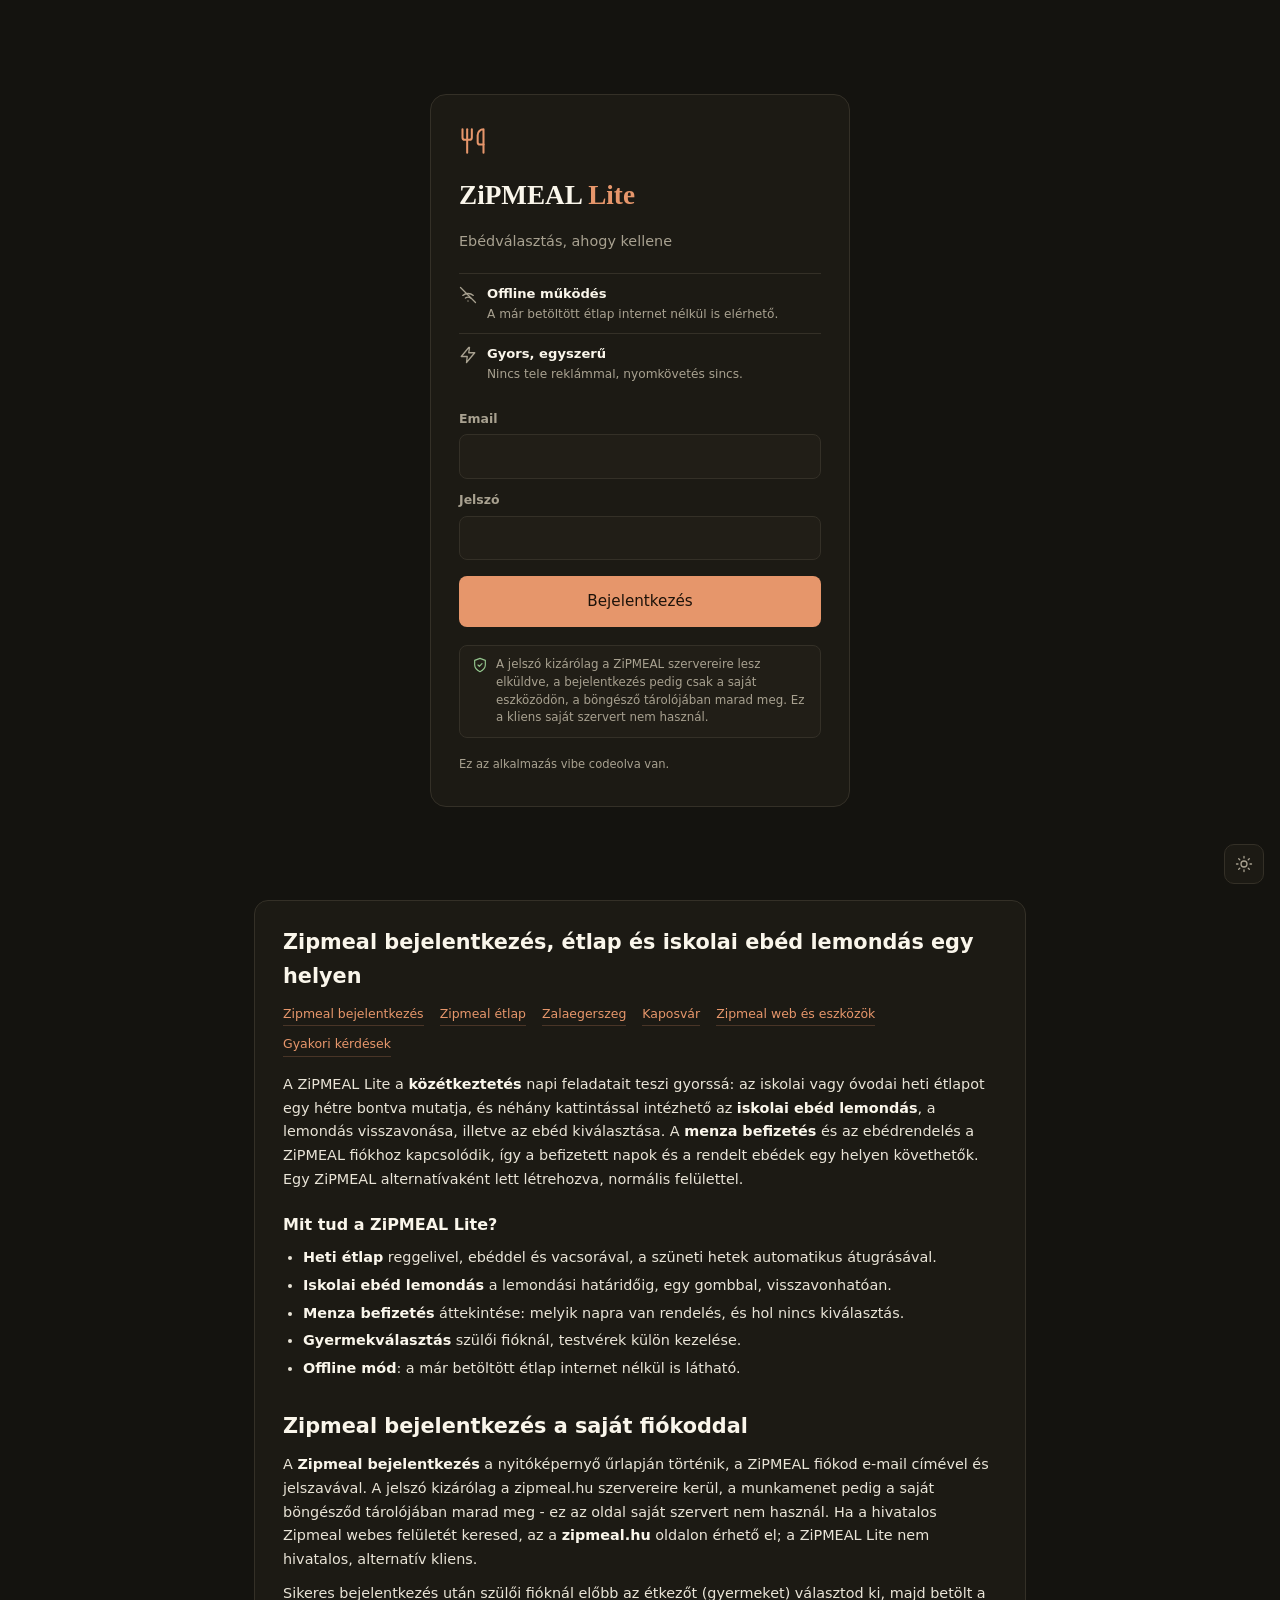
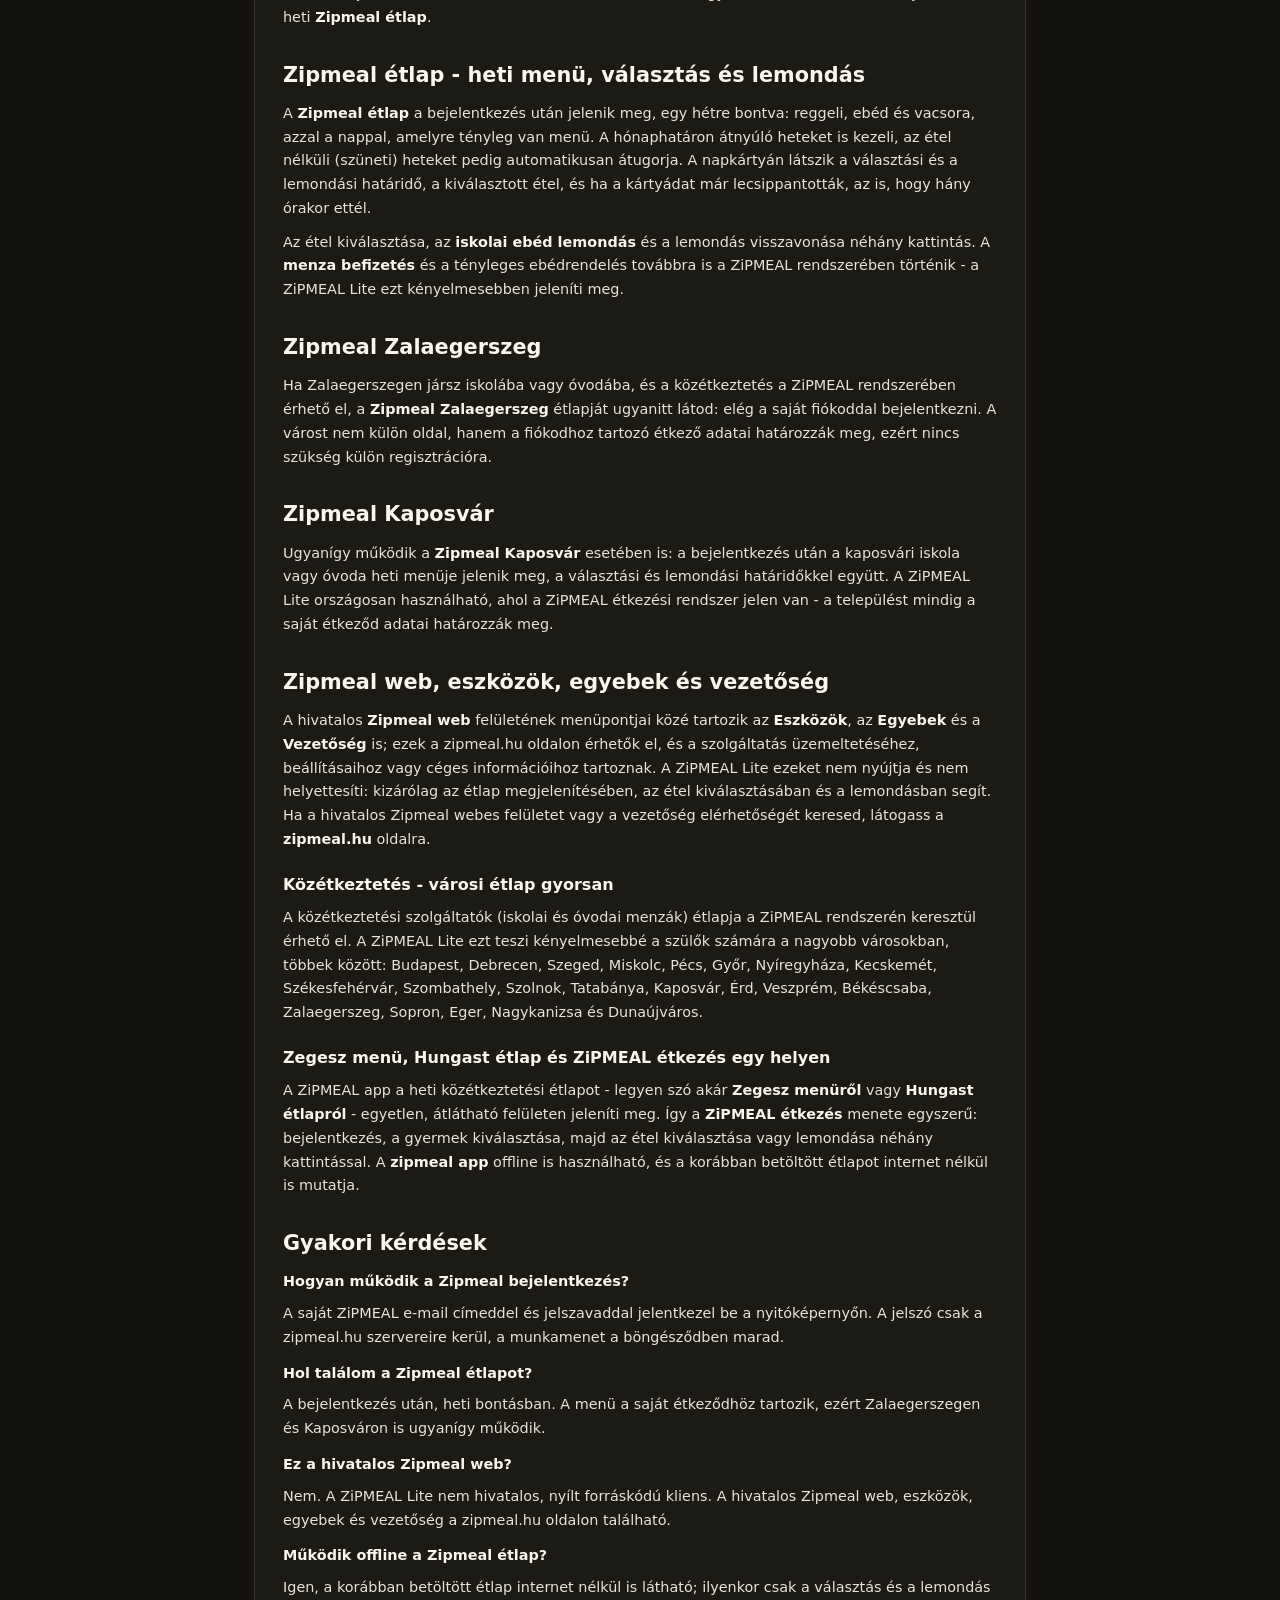
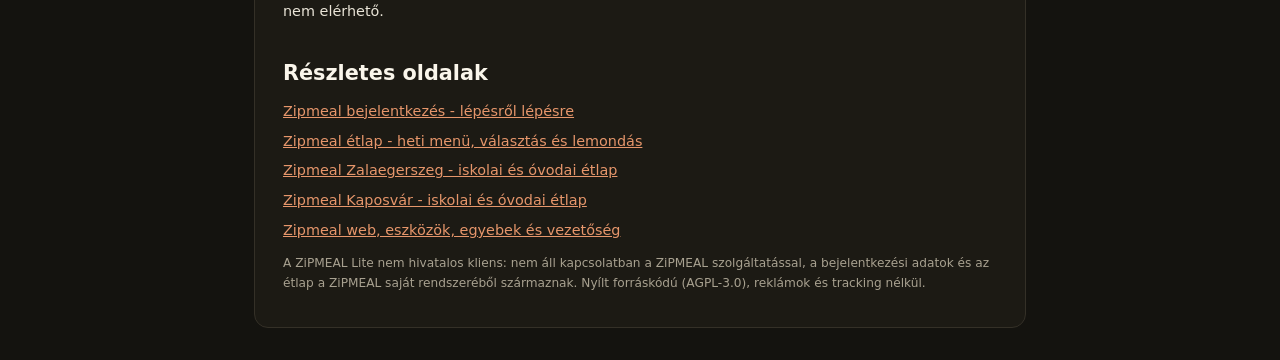
==== commit 84d5bcd2: "UI: fogaskerék és V1/V2 kapcsoló a V1 topbarban is" ====
--- a/index.html
+++ b/index.html
@@ -344,27 +344,47 @@
         <div class="user-info">
           <span id="user-name" class="user-name"></span>
         </div>
-        <button id="today-btn" class="btn ghost small" title="Ugrás a mai napra">
+        <button id="today-btn" class="btn ghost small" title="Ugrás a mai napra" aria-label="Ugrás a mai napra">
           <svg class="btn-icon" viewBox="0 0 24 24" aria-hidden="true">
             <rect x="3" y="4" width="18" height="18" rx="2"/>
             <path d="M16 2v4M8 2v4M3 10h18"/>
             <circle cx="12" cy="16" r="2"/>
-          </svg>Mai nap
+          </svg><span class="topbar-btn-text">Mai nap</span>
         </button>
-        <button id="switch-diner-btn" class="btn ghost small" title="Étkező váltása" hidden>
+        <button id="switch-diner-btn" class="btn ghost small" title="Étkező váltása" aria-label="Étkező váltása" hidden>
           <svg class="btn-icon" viewBox="0 0 24 24" aria-hidden="true">
             <path d="M16 21v-2a4 4 0 0 0-4-4H6a4 4 0 0 0-4 4v2"/>
             <circle cx="9" cy="7" r="4"/>
             <path d="M22 21v-2a4 4 0 0 0-3-3.87"/>
             <path d="M16 3.13a4 4 0 0 1 0 7.75"/>
-          </svg>Gyermek
+          </svg><span class="topbar-btn-text">Gyermek</span>
         </button>
-        <button id="logout-btn" class="btn ghost small" title="Kilépés">
+        <div class="settings-wrap">
+          <button id="settings-btn" class="btn ghost small icon-only" type="button"
+                  aria-label="Beállítások" title="Beállítások"
+                  aria-expanded="false" aria-controls="settings-menu">
+            <svg class="btn-icon" viewBox="0 0 24 24" aria-hidden="true">
+              <circle cx="12" cy="12" r="3"/>
+              <path d="M19.4 15a1.65 1.65 0 0 0 .33 1.82l.06.06a2 2 0 1 1-2.83 2.83l-.06-.06a1.65 1.65 0 0 0-1.82-.33 1.65 1.65 0 0 0-1 1.51V21a2 2 0 1 1-4 0v-.09A1.65 1.65 0 0 0 9 19.4a1.65 1.65 0 0 0-1.82.33l-.06.06a2 2 0 1 1-2.83-2.83l.06-.06a1.65 1.65 0 0 0 .33-1.82 1.65 1.65 0 0 0-1.51-1H3a2 2 0 1 1 0-4h.09A1.65 1.65 0 0 0 4.6 9a1.65 1.65 0 0 0-.33-1.82l-.06-.06a2 2 0 1 1 2.83-2.83l.06.06a1.65 1.65 0 0 0 1.82.33H9a1.65 1.65 0 0 0 1-1.51V3a2 2 0 1 1 4 0v.09a1.65 1.65 0 0 0 1 1.51 1.65 1.65 0 0 0 1.82-.33l.06-.06a2 2 0 1 1 2.83 2.83l-.06.06a1.65 1.65 0 0 0-.33 1.82V9a1.65 1.65 0 0 0 1.51 1H21a2 2 0 1 1 0 4h-.09a1.65 1.65 0 0 0-1.51 1z"/>
+            </svg>
+          </button>
+          <div id="settings-menu" class="settings-menu" hidden>
+            <div class="settings-row">
+              <span class="settings-label">Felület</span>
+              <div class="segmented" role="group" aria-label="Felület verziója">
+                <a class="segmented-btn is-active" href="./" aria-current="page" aria-label="V1 felület, jelenlegi">V1</a>
+                <a class="segmented-btn" href="./v2.html" aria-label="V2 felület">V2</a>
+              </div>
+            </div>
+            <p class="settings-note">A V2 kísérleti nézet. A V1 a megszokott heti kártyás felület.</p>
+          </div>
+        </div>
+        <button id="logout-btn" class="btn ghost small" title="Kilépés" aria-label="Kilépés">
           <svg class="btn-icon" viewBox="0 0 24 24" aria-hidden="true">
             <path d="M9 21H5a2 2 0 0 1-2-2V5a2 2 0 0 1 2-2h4"/>
             <path d="M16 17l5-5-5-5"/>
             <path d="M21 12H9"/>
-          </svg>Kilépés
+          </svg><span class="topbar-btn-text">Kilépés</span>
         </button>
       </div>
     </header>
--- a/styles.css
+++ b/styles.css
@@ -62,9 +62,9 @@
   --warn-line: #e6d3a5;
   --toast-bg: #2b2820;
   --toast-text: #fffdf7;
-  --shadow: 0 1px 2px rgba(23, 21, 15, .05);
+  --shadow: none;
   --shadow-lg: 0 14px 34px rgba(23, 21, 15, .14);
-  --card-shadow: 0 1px 2px rgba(23, 21, 15, .05);
+  --card-shadow: none;
 }
 
 * { box-sizing: border-box; }
@@ -97,7 +97,7 @@
 }
 
 .view { max-width: 1280px; margin: 0 auto; padding: 24px; }
-@media (max-width: 640px) { .view { padding: 16px; } }
+@media (max-width: 640px) { .view { padding: 12px; } }
 
 /* ---------- gombok ---------- */
 .btn {
@@ -200,14 +200,11 @@
   text-align: left;
 }
 .login-logo {
-  width: 44px; height: 44px;
-  display: grid; place-items: center;
-  background: var(--primary-soft);
+  display: flex; align-items: center;
   color: var(--primary);
-  border-radius: 10px;
 }
 .login-logo svg {
-  width: 22px; height: 22px;
+  width: 28px; height: 28px;
   fill: none; stroke: currentColor; stroke-width: 1.75;
   stroke-linecap: round; stroke-linejoin: round;
 }
@@ -292,20 +289,16 @@
   text-align: left;
 }
 .diner-logo {
-  width: 44px; height: 44px;
-  display: grid; place-items: center;
-  background: var(--primary-soft);
+  display: flex; align-items: center;
   color: var(--primary);
-  border-radius: 10px;
 }
 .diner-logo svg {
-  width: 22px; height: 22px;
+  width: 28px; height: 28px;
   fill: none; stroke: currentColor; stroke-width: 1.75;
   stroke-linecap: round; stroke-linejoin: round;
 }
 .diner-card h1 {
   margin: 4px 0 0;
-  font-family: var(--font-display);
   font-size: 1.5rem; font-weight: 600;
   letter-spacing: 0;
   color: var(--text-strong);
@@ -472,16 +465,8 @@
 
 .week-group {
   margin: 0 0 24px;
-  padding: 16px;
-  background: transparent;
-  border: 1px solid var(--line);
-  border-radius: 14px;
 }
 .week-group:last-child { margin-bottom: 8px; }
-.week-group.week-current {
-  background: var(--surface-2);
-  border-color: var(--line-strong);
-}
 .week-days {
   display: grid;
   grid-template-columns: repeat(auto-fill, minmax(min(360px, 100%), 1fr));
@@ -497,10 +482,10 @@
   .week-nav { margin: 8px 0 8px; }
   .week-nav .btn.nav {
     position: fixed;
-    top: calc(50svh - 20px);
+    top: calc(50svh - 18px);
     transform: none;
     z-index: 15;
-    width: 40px; height: 40px;
+    width: 36px; height: 36px;
     background: var(--nav-surface);
     border: 1px solid var(--line-strong);
     box-shadow: var(--shadow-lg);
@@ -508,18 +493,18 @@
     backdrop-filter: none;
   }
   .week-nav .btn.nav:active { transform: scale(.96); }
-  #prev-week { left: calc(8px + env(safe-area-inset-left, 0px)); }
-  #next-week { right: calc(8px + env(safe-area-inset-right, 0px)); }
+  #prev-week { left: calc(2px + env(safe-area-inset-left, 0px)); }
+  #next-week { right: calc(2px + env(safe-area-inset-right, 0px)); }
   .week-nav-label { line-height: 1.1; }
   .week-nav-label b { font-size: 1.1rem; }
   .week-nav-label small { font-size: .76rem; }
   .week-group {
     margin: 0 0 16px;
-    padding: 12px;
-    border-radius: 14px;
   }
-  /* A fix nyilak saját sávot kapnak: a kártyák nem csúsznak alájuk. */
-  .week-days { padding: 0 20px; }
+  /* A fix nyilak a kártya külső paddingjére ülnek, nem a tartalomra. */
+  .week-days { padding: 0 16px; }
+  .day-head { padding: 12px; }
+  .day-body { padding: 12px; }
 }
 
 .day-card {
@@ -683,8 +668,7 @@
 .meal-choice:hover:not(:disabled) { border-color: var(--line-strong); background: var(--surface-3); }
 .meal-choice:disabled { cursor: default; opacity: .6; }
 .meal-choice.closed:not(.selected) { opacity: .45; }
-.day-cancel.closed { opacity: .5; }
-.meal-choice.closed:disabled, .day-cancel.closed:disabled { cursor: not-allowed; }
+.meal-choice.closed:disabled { cursor: not-allowed; }
 
 .meal-tag {
   display: inline-flex; align-items: center; gap: 6px;
@@ -727,8 +711,6 @@
   font-size: .68rem; font-weight: 500; color: var(--danger);
 }
 
-.day-cancel { width: 100%; margin-top: 12px; }
-
 .foot {
   text-align: center; color: var(--muted);
   font-size: .72rem; padding: 16px 0 24px;
@@ -757,7 +739,6 @@
 }
 .seo-content h2 {
   margin: 0 0 10px;
-  font-family: var(--font-display);
   font-size: 1.3rem; font-weight: 600;
   letter-spacing: 0;
   color: var(--text-strong);
@@ -814,7 +795,6 @@
 }
 .landing-card h1 {
   margin: 4px 0 10px;
-  font-family: var(--font-display);
   font-size: 1.5rem;
   line-height: 1.3;
   letter-spacing: 0;
@@ -823,7 +803,6 @@
 }
 .landing-card h2 {
   margin: 26px 0 8px;
-  font-family: var(--font-display);
   font-size: 1.2rem;
   letter-spacing: 0;
   font-weight: 600;
@@ -870,3 +849,165 @@
   .seo-block { padding: 0 16px 24px; }
   .seo-content { padding: 20px 18px; }
 }
+
+/* ---------- kompakt lemondás a napkártya fejlécében (V1) ----------
+   A korábbi teljes szélességű gomb helyett egy kis fejlécgomb: mobilon ikon,
+   szélesebb kijelzőn rövid felirat. A megerősítés külön sorban jelenik meg. */
+.day-cancel-head {
+  flex: none;
+  display: inline-flex;
+  align-items: center;
+  justify-content: center;
+  gap: 6px;
+  height: 32px;
+  padding: 0 10px;
+  border: 1px solid var(--line);
+  border-radius: 8px;
+  background: transparent;
+  color: var(--danger);
+  font: 500 .76rem/1 inherit;
+  cursor: pointer;
+  transition: background-color .15s, border-color .15s, color .15s, opacity .15s;
+}
+.day-cancel-head:hover:not(:disabled) {
+  background: var(--danger-soft);
+  border-color: var(--danger-line);
+}
+.day-cancel-head:disabled { opacity: .4; cursor: default; }
+.day-cancel-head.is-uncancel { color: var(--ok); }
+.day-cancel-head.is-uncancel:hover:not(:disabled) {
+  background: var(--surface-3);
+  border-color: var(--line-strong);
+}
+.day-cancel-glyph { display: grid; place-items: center; }
+.day-cancel-glyph svg {
+  width: 14px;
+  height: 14px;
+  fill: none;
+  stroke: currentColor;
+  stroke-width: 1.75;
+  stroke-linecap: round;
+  stroke-linejoin: round;
+}
+.day-cancel-label { white-space: nowrap; }
+.badge-short { display: none; }
+
+.day-confirm {
+  display: flex;
+  flex-wrap: wrap;
+  align-items: center;
+  justify-content: space-between;
+  gap: 8px;
+  padding: 10px 16px;
+  background: var(--danger-soft);
+  border-bottom: 1px solid var(--danger-line);
+  font-size: .82rem;
+  color: var(--text);
+}
+.day-confirm-actions {
+  display: flex;
+  flex-wrap: wrap;
+  gap: 8px;
+  margin-left: auto;
+}
+@media (max-width: 640px) {
+  /* Mobilon a kiválasztott nap státusza elég egy zöld pont: így a fejlécben
+     marad hely a "Lemondás" feliratnak. A hiányzó/lemondott állapot szövege
+     marad, mert az igényel figyelmet. */
+  .day-card:not(.v2-day) .day-badge.ok { font-size: 0; gap: 0; }
+  .day-card:not(.v2-day) .day-badge.ok::before { width: 7px; height: 7px; }
+  .day-card:not(.v2-day) .badge-long { display: none; }
+  .day-card:not(.v2-day) .badge-short { display: inline; }
+  .day-head:not(.v2-day-head) { gap: 7px; }
+  .day-cancel-head { height: 30px; padding: 0 7px; gap: 3px; }
+  .day-cancel-label { font-size: .68rem; }
+  .day-cancel-glyph svg { width: 13px; height: 13px; }
+  .day-confirm { padding: 10px 12px; }
+}
+
+/* ---------- beállítások menü + V1/V2 kapcsoló ---------- */
+.settings-wrap { position: relative; flex: none; }
+.topbar .btn.icon-only {
+  width: 36px;
+  height: 36px;
+  padding: 0;
+  display: grid;
+  place-items: center;
+}
+.topbar .btn.icon-only .btn-icon {
+  width: 17px;
+  height: 17px;
+  margin: 0;
+}
+.settings-menu {
+  position: absolute;
+  top: calc(100% + 8px);
+  right: 0;
+  z-index: 40;
+  width: 248px;
+  max-width: calc(100vw - 24px);
+  padding: 12px;
+  background: var(--card);
+  border: 1px solid var(--line-strong);
+  border-radius: 12px;
+  box-shadow: var(--shadow-lg);
+}
+.settings-row {
+  display: flex;
+  align-items: center;
+  justify-content: space-between;
+  gap: 12px;
+}
+.settings-label {
+  font-size: .8rem;
+  font-weight: 600;
+  color: var(--text-strong);
+}
+.segmented {
+  display: flex;
+  border: 1px solid var(--line);
+  border-radius: 8px;
+  overflow: hidden;
+}
+.segmented-btn {
+  padding: 6px 14px;
+  font-size: .78rem;
+  font-weight: 600;
+  line-height: 1.2;
+  color: var(--muted);
+  text-decoration: none;
+  background: transparent;
+  transition: background-color .15s, color .15s;
+}
+.segmented-btn + .segmented-btn { border-left: 1px solid var(--line); }
+.segmented-btn:hover { background: var(--surface-2); color: var(--text); }
+.segmented-btn.is-active {
+  background: var(--primary);
+  color: var(--on-accent);
+}
+.settings-note {
+  margin: 10px 0 0;
+  font-size: .7rem;
+  line-height: 1.45;
+  color: var(--muted);
+}
+
+@media (max-width: 640px) {
+  .topbar .btn.icon-only { width: 32px; height: 32px; }
+  .topbar .btn.icon-only .btn-icon { width: 16px; height: 16px; }
+  .settings-menu { width: 236px; }
+}
+
+/* Szülői fióknál mobilon három szöveges gomb is van a topbarban; ilyenkor
+   ikonméretre vesszük őket, hogy a gyermek neve ne szoruljon ki. */
+@media (max-width: 640px) {
+  body.is-parent .topbar .topbar-btn-text { display: none; }
+  body.is-parent .topbar .btn:not(.icon-only) {
+    width: 32px;
+    height: 32px;
+    padding: 0;
+    display: grid;
+    place-items: center;
+  }
+  body.is-parent .topbar .btn:not(.icon-only) .btn-icon { margin: 0; }
+}
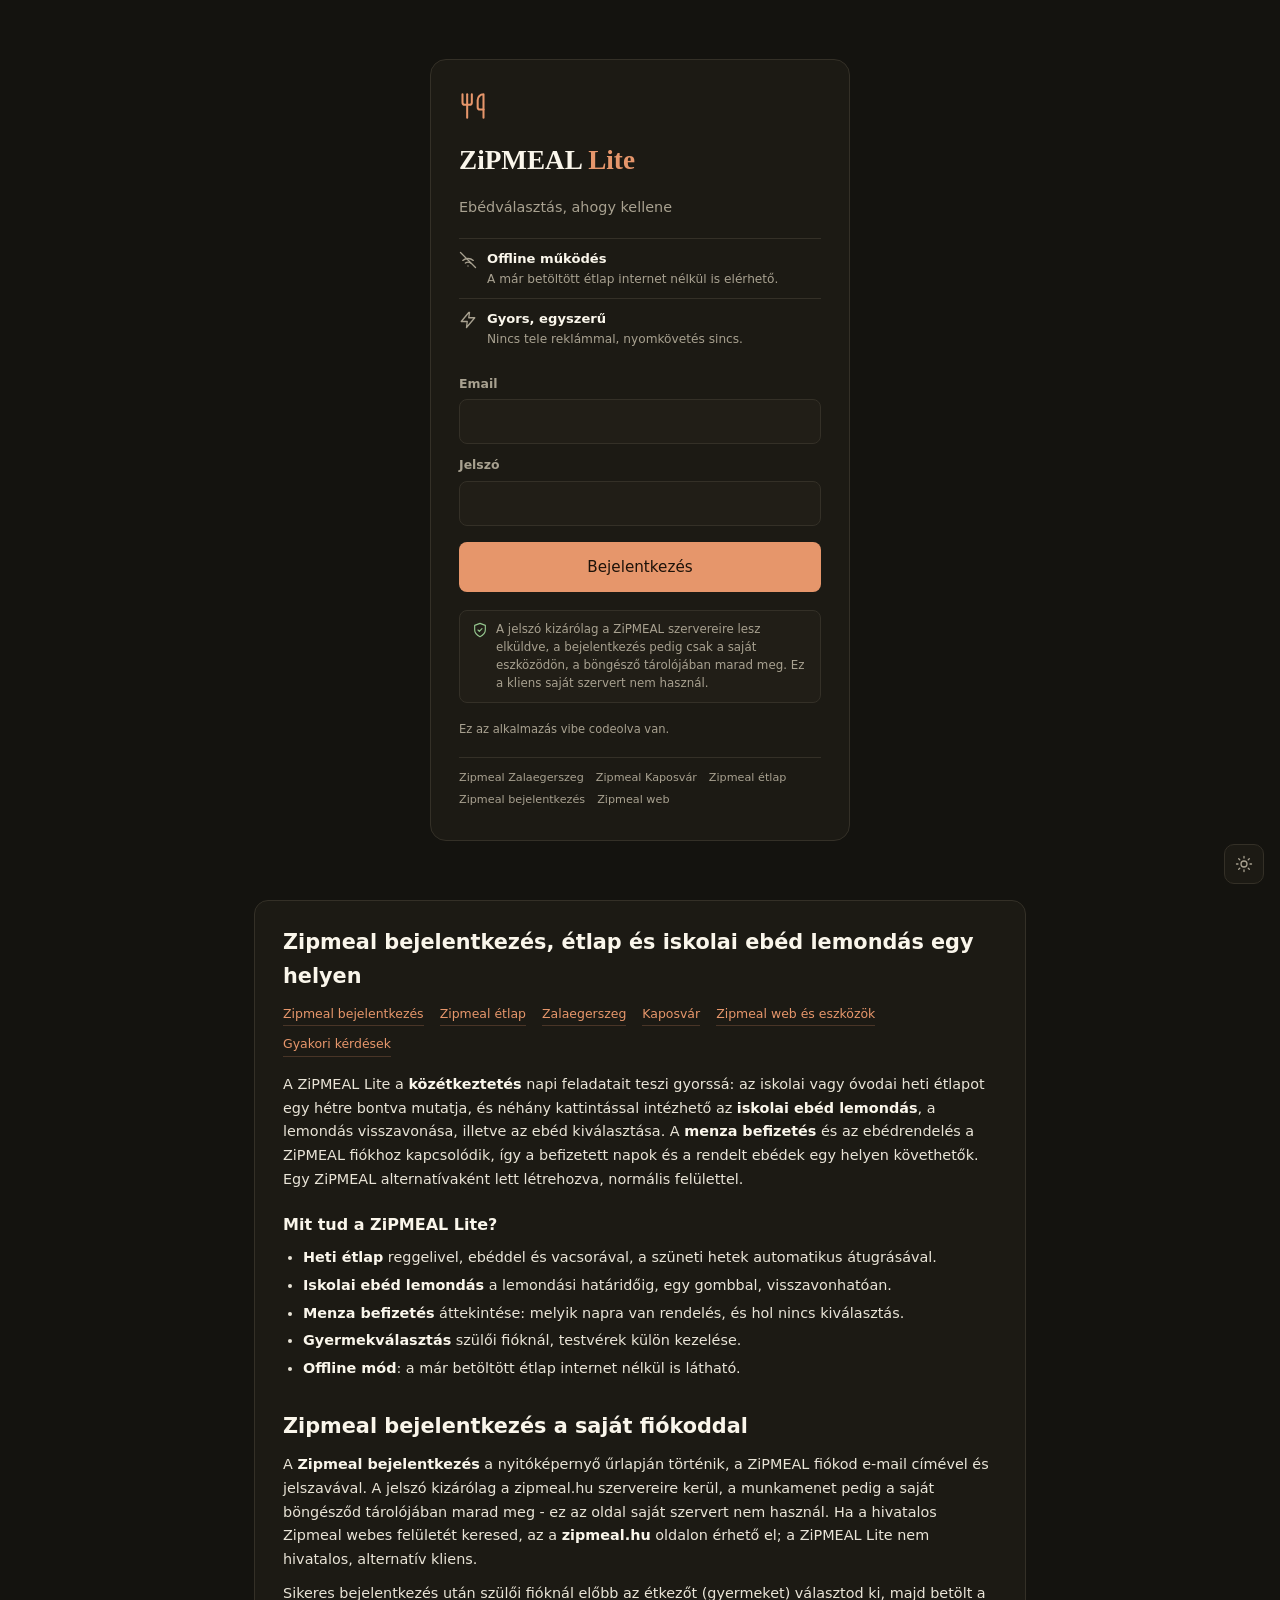
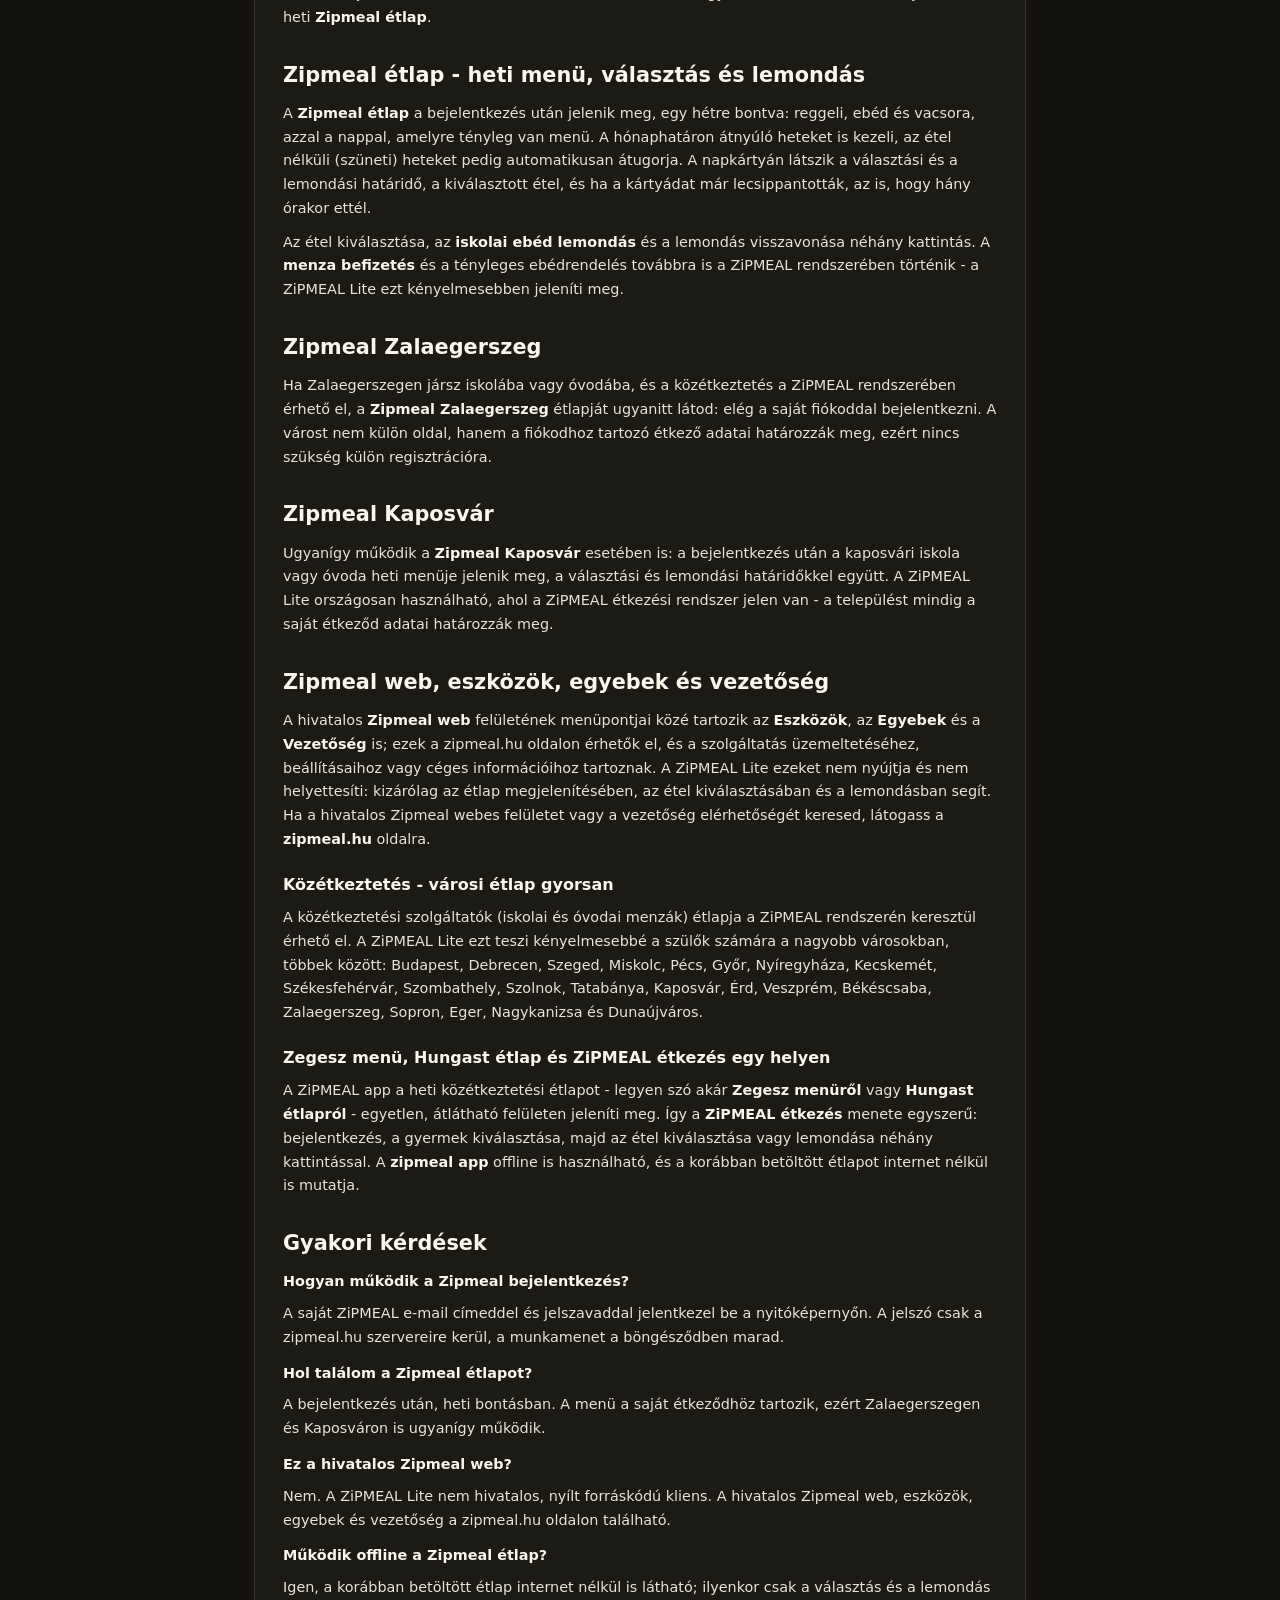
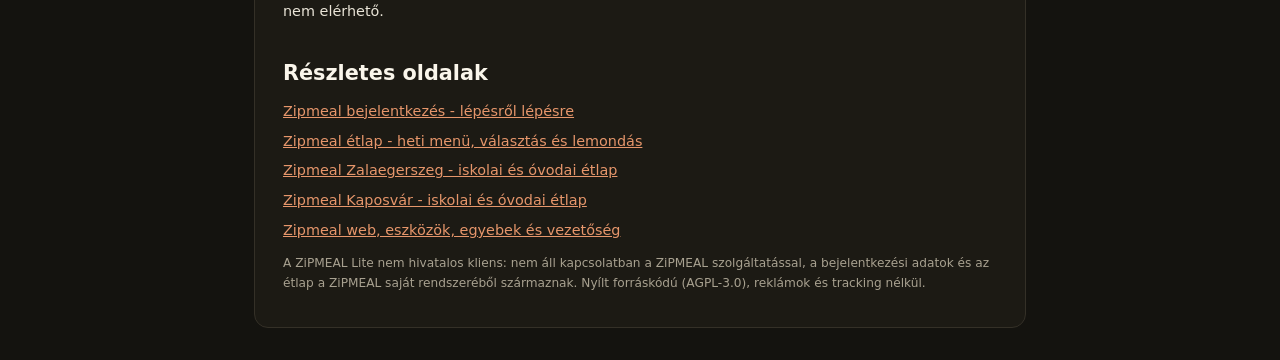
==== commit 7d972a9c: "UI: rövid Ma gomb, PWA telepítés ikon és SEO linkek a loginon" ====
--- a/index.html
+++ b/index.html
@@ -192,6 +192,13 @@
         saját szervert nem használ.</span>
       </p>
       <p class="login-vibecoded">Ez az alkalmazás vibe codeolva van.</p>
+      <nav class="login-links" aria-label="Zipmeal oldalak">
+        <a href="zipmeal-zalaegerszeg.html">Zipmeal Zalaegerszeg</a>
+        <a href="zipmeal-kaposvar.html">Zipmeal Kaposvár</a>
+        <a href="zipmeal-etlap.html">Zipmeal étlap</a>
+        <a href="zipmeal-bejelentkezes.html">Zipmeal bejelentkezés</a>
+        <a href="zipmeal-web.html">Zipmeal web</a>
+      </nav>
     </form>
   </div>
 
@@ -349,7 +356,7 @@
             <rect x="3" y="4" width="18" height="18" rx="2"/>
             <path d="M16 2v4M8 2v4M3 10h18"/>
             <circle cx="12" cy="16" r="2"/>
-          </svg><span class="topbar-btn-text">Mai nap</span>
+          </svg><span class="topbar-btn-text">Ma</span>
         </button>
         <button id="switch-diner-btn" class="btn ghost small" title="Étkező váltása" aria-label="Étkező váltása" hidden>
           <svg class="btn-icon" viewBox="0 0 24 24" aria-hidden="true">
@@ -359,6 +366,21 @@
             <path d="M16 3.13a4 4 0 0 1 0 7.75"/>
           </svg><span class="topbar-btn-text">Gyermek</span>
         </button>
+        <div class="install-wrap">
+          <button id="install-btn" class="btn ghost small icon-only" type="button"
+                  aria-label="Alkalmazás telepítése" title="Alkalmazás telepítése"
+                  aria-expanded="false" aria-controls="install-hint">
+            <svg class="btn-icon" viewBox="0 0 24 24" aria-hidden="true">
+              <path d="M12 3v12"/><path d="M7 10l5 5 5-5"/><path d="M5 21h14"/>
+            </svg>
+          </button>
+          <div id="install-hint" class="settings-menu install-hint" hidden>
+            <div class="install-hint-title">Alkalmazás telepítése</div>
+            <p><b>iPhone / iPad:</b> Oszd meg az oldalt, majd válaszd a „Főképernyőhöz adás” lehetőséget.</p>
+            <p><b>Android / Chrome:</b> Nyisd meg a böngésző menüjét, és válaszd a „Telepítés” vagy „Alkalmazás telepítése” pontot.</p>
+            <p><b>Desktop Chrome / Edge:</b> A címjósáv jobb szélén lévő telepítés ikon, vagy Menü → Telepítés.</p>
+          </div>
+        </div>
         <div class="settings-wrap">
           <button id="settings-btn" class="btn ghost small icon-only" type="button"
                   aria-label="Beállítások" title="Beállítások"
--- a/styles.css
+++ b/styles.css
@@ -1011,3 +1011,38 @@
   }
   body.is-parent .topbar .btn:not(.icon-only) .btn-icon { margin: 0; }
 }
+
+/* ---------- telepítés gomb + login SEO linkek ---------- */
+.install-wrap { position: relative; flex: none; }
+.install-hint-title {
+  margin-bottom: 8px;
+  font-size: .8rem;
+  font-weight: 600;
+  color: var(--text-strong);
+}
+.install-hint p {
+  margin: 8px 0 0;
+  font-size: .72rem;
+  line-height: 1.45;
+  color: var(--muted);
+}
+.install-hint p b { color: var(--text); font-weight: 600; }
+
+/* A keresőmotoroknak és a látogatóknak szóló, diszkrét linkek a login alján. */
+.login-links {
+  display: flex;
+  flex-wrap: wrap;
+  gap: 5px 12px;
+  margin-top: 2px;
+  padding-top: 12px;
+  border-top: 1px solid var(--line);
+  font-size: .7rem;
+}
+.login-links a {
+  color: var(--muted);
+  text-decoration: none;
+}
+.login-links a:hover {
+  color: var(--primary);
+  text-decoration: underline;
+}
